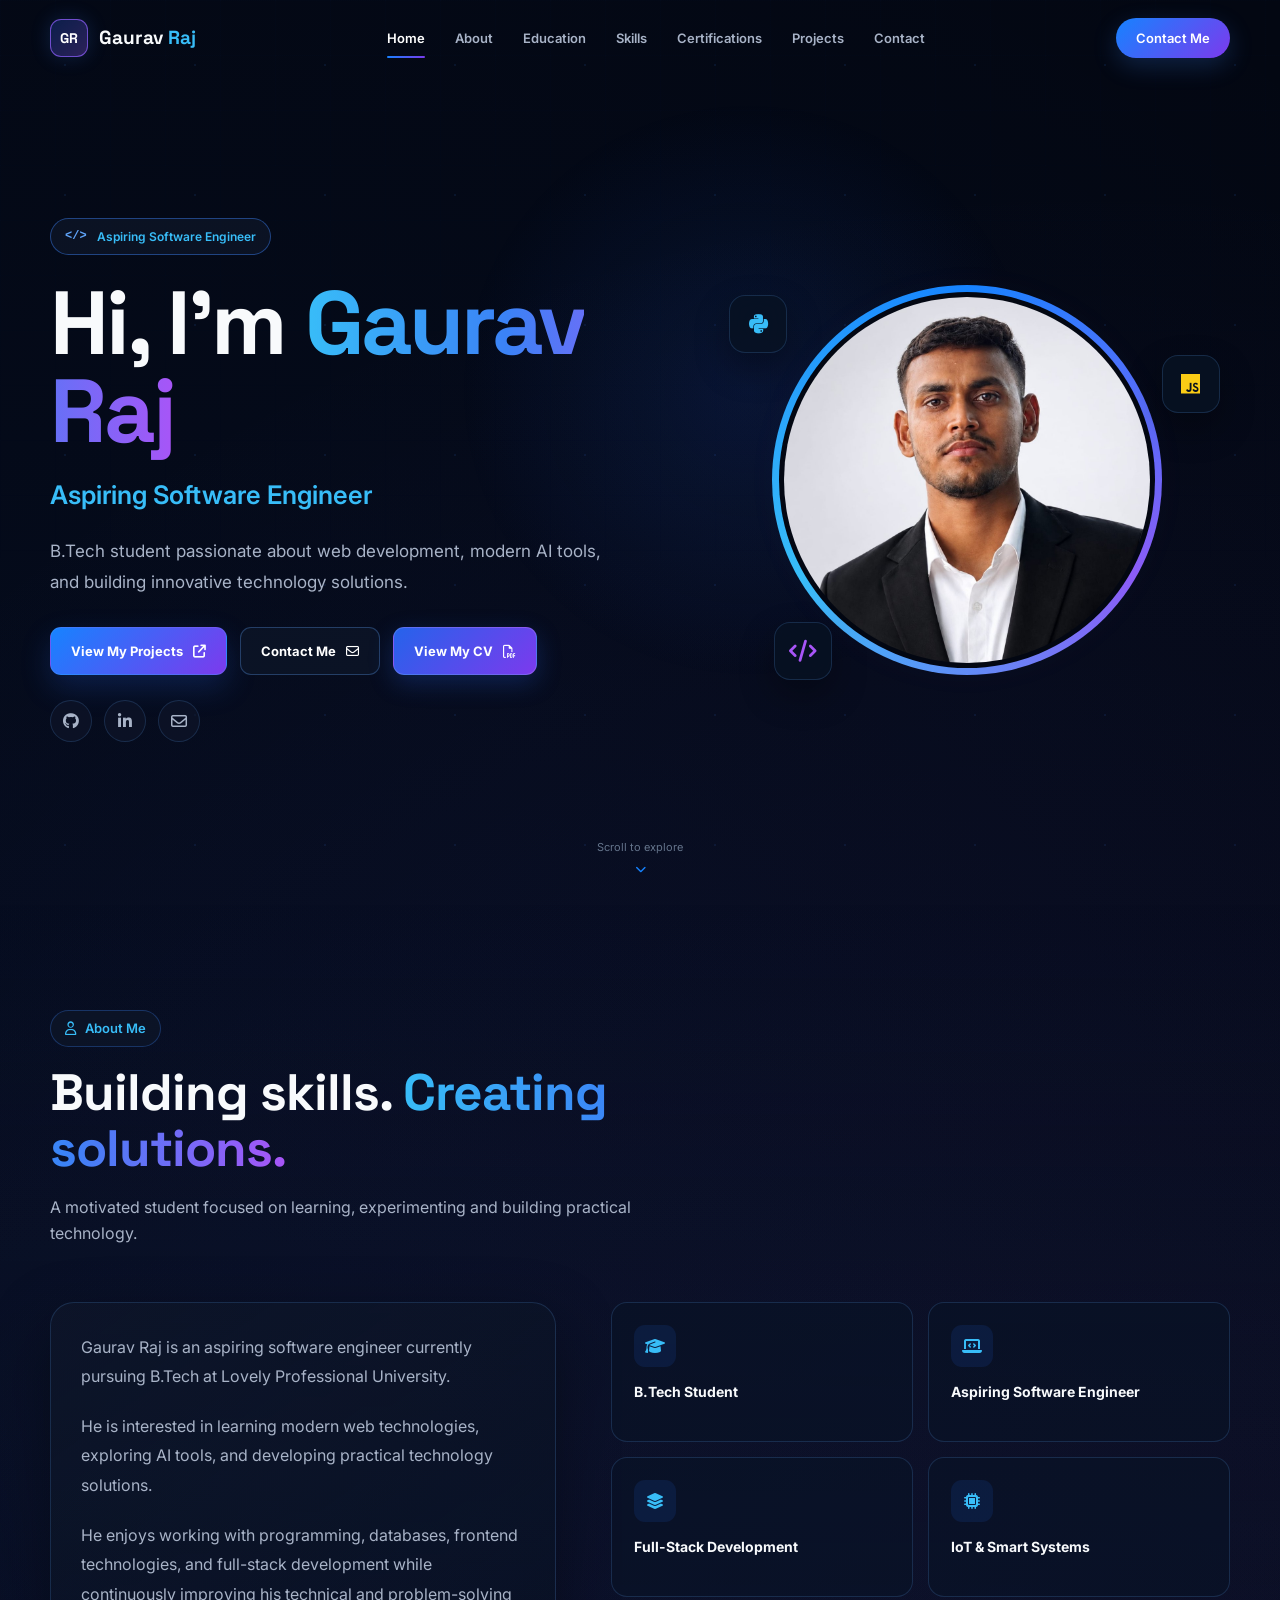
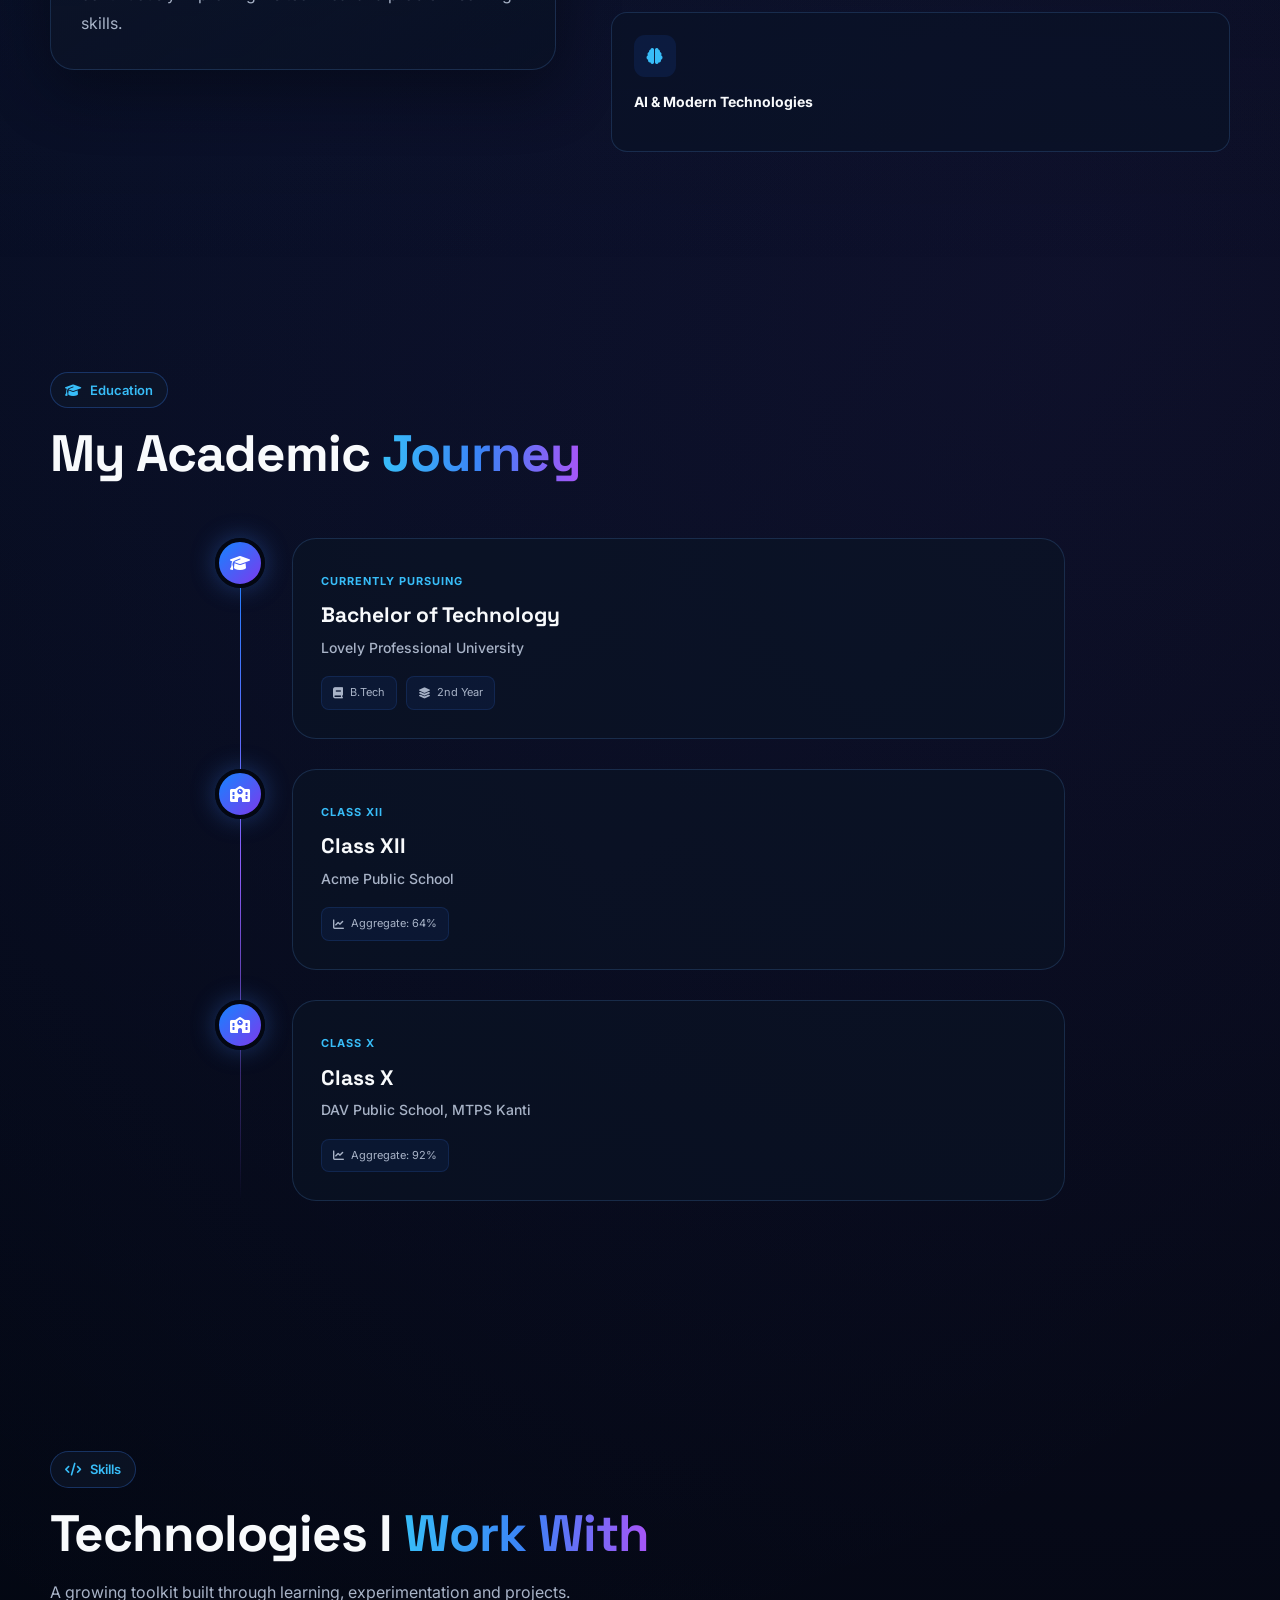
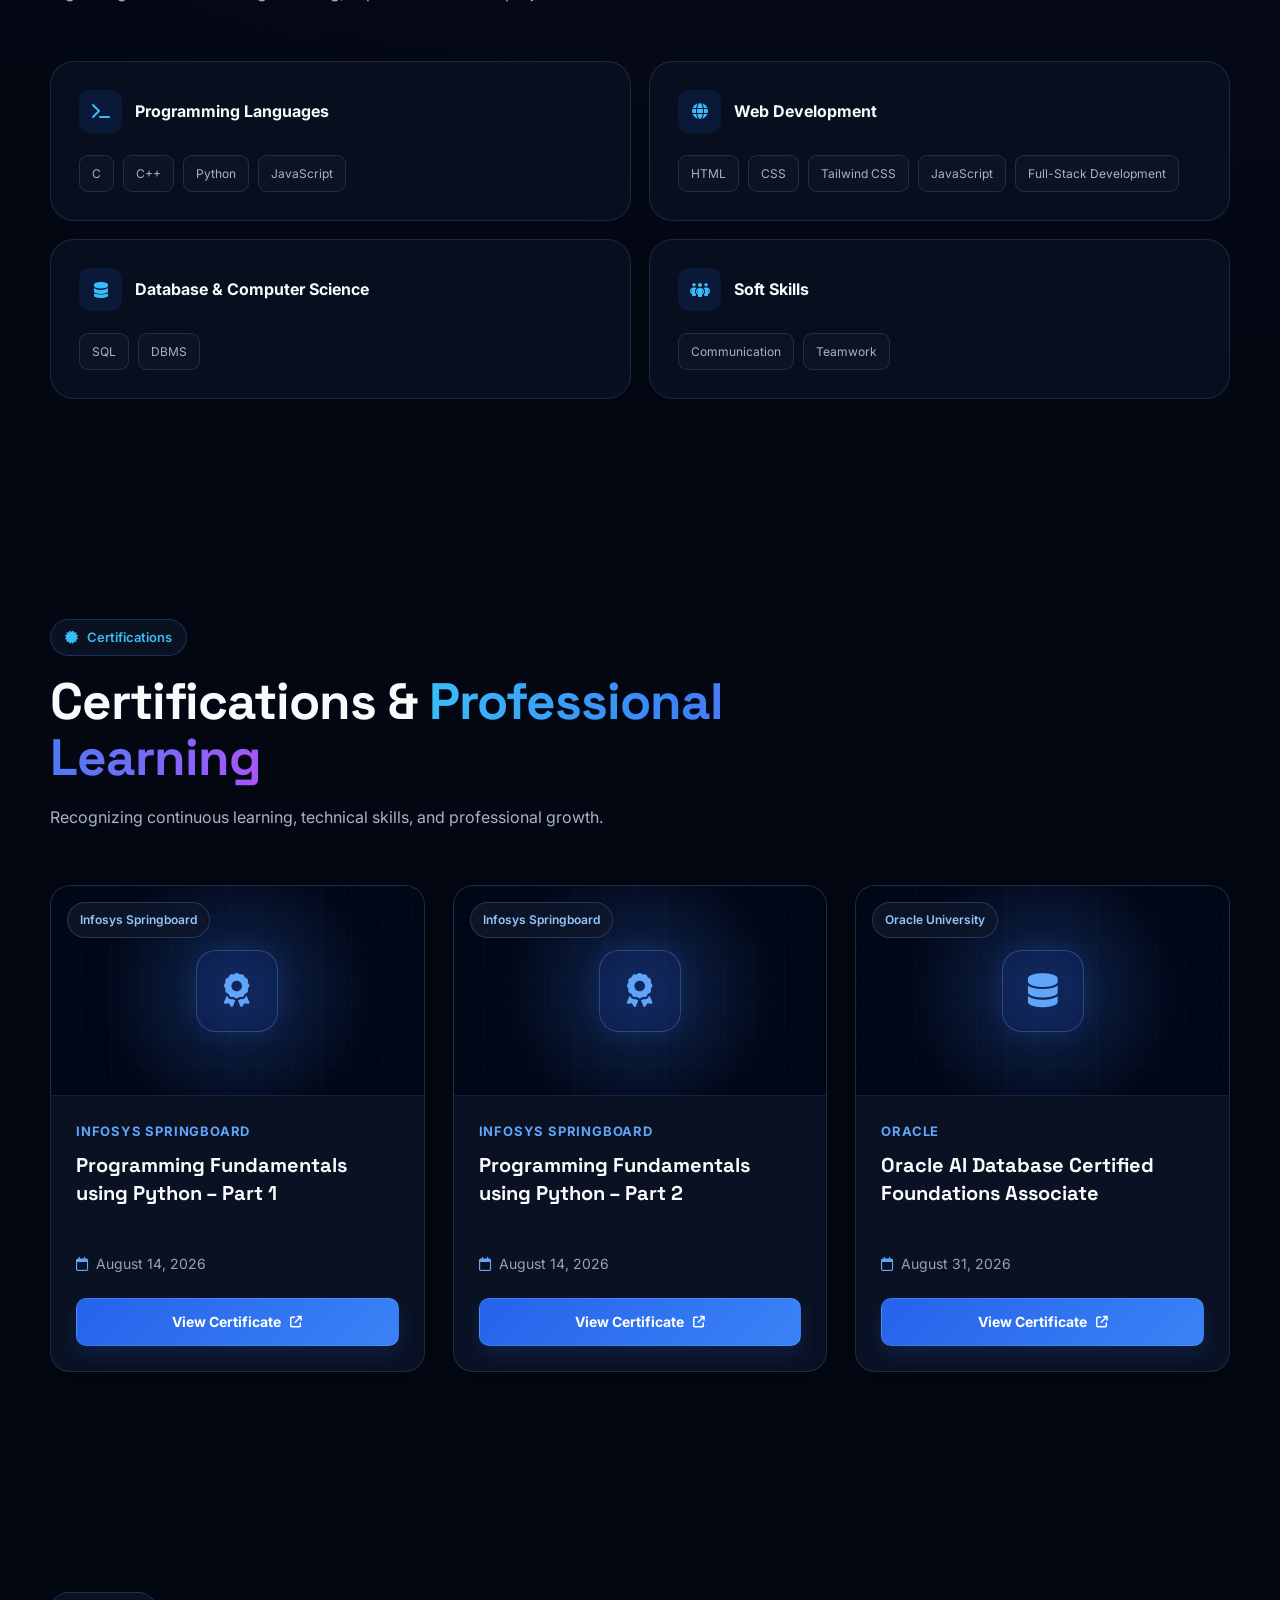
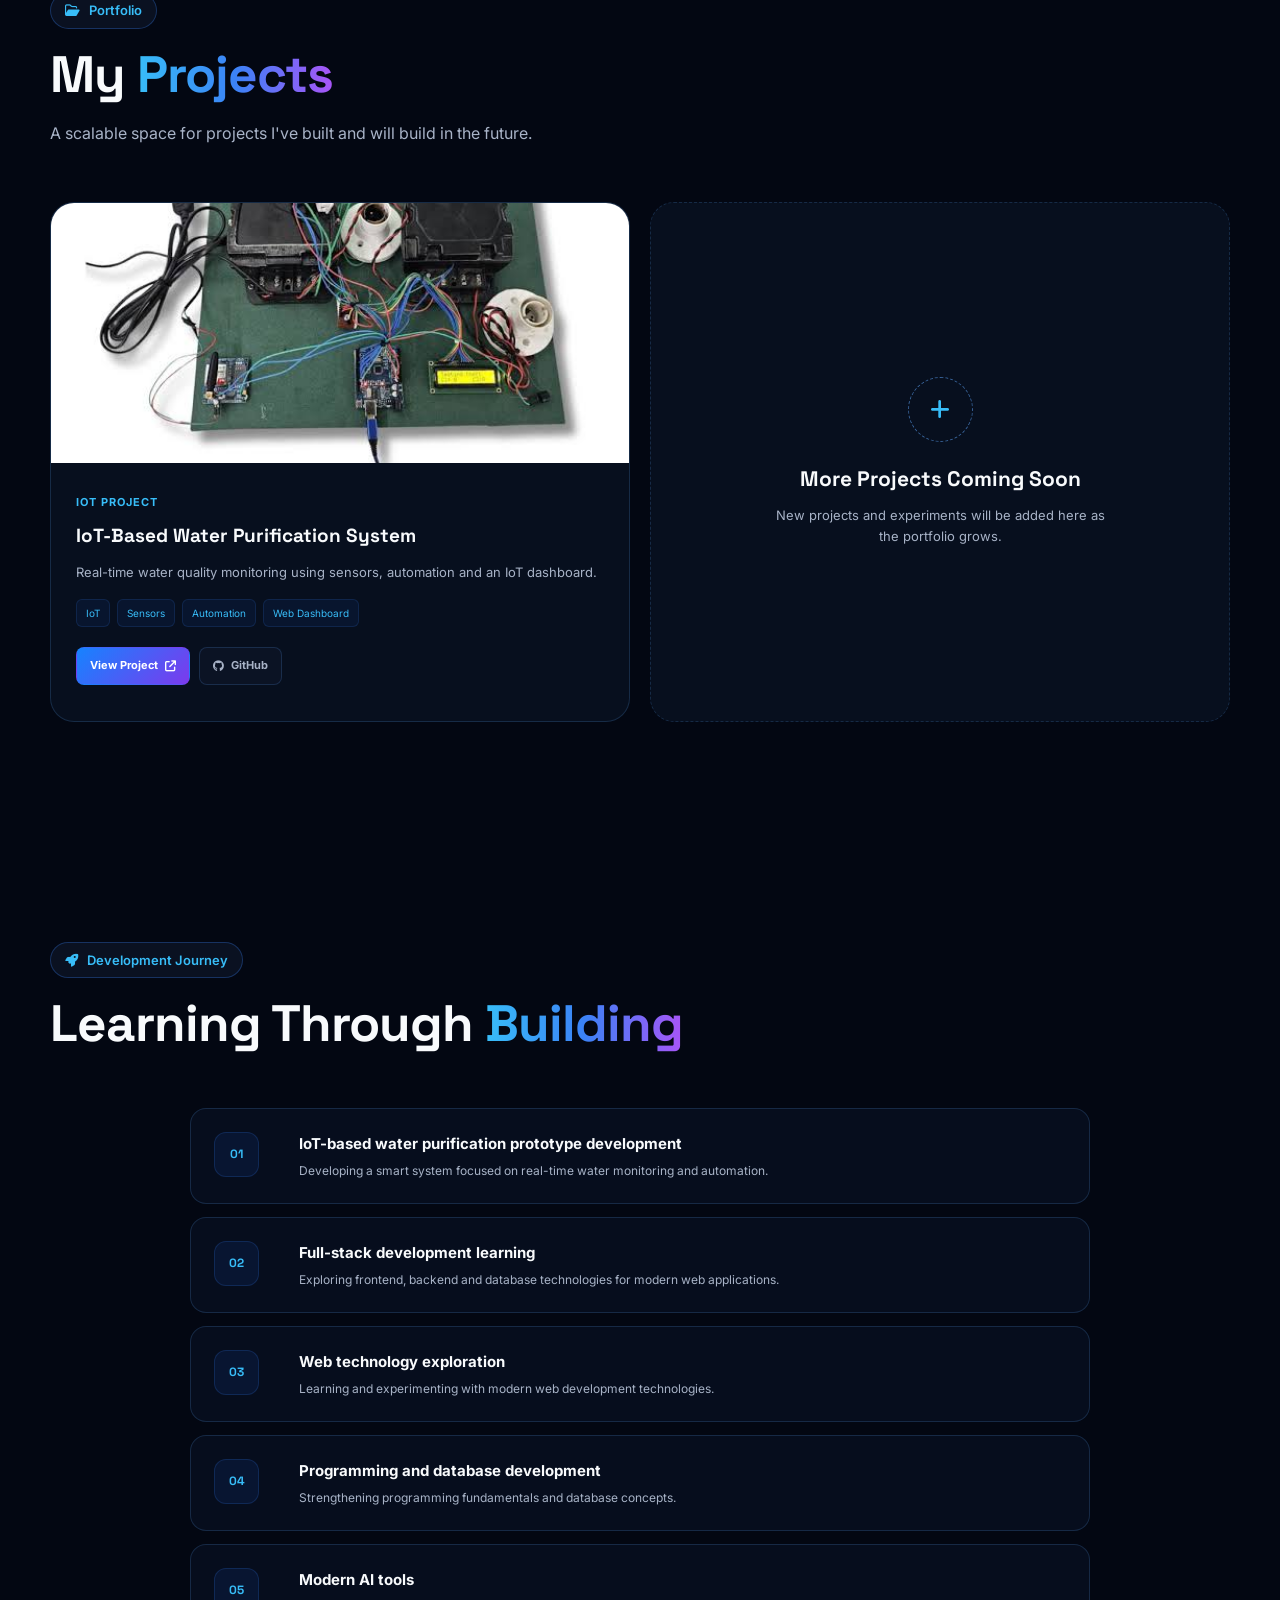
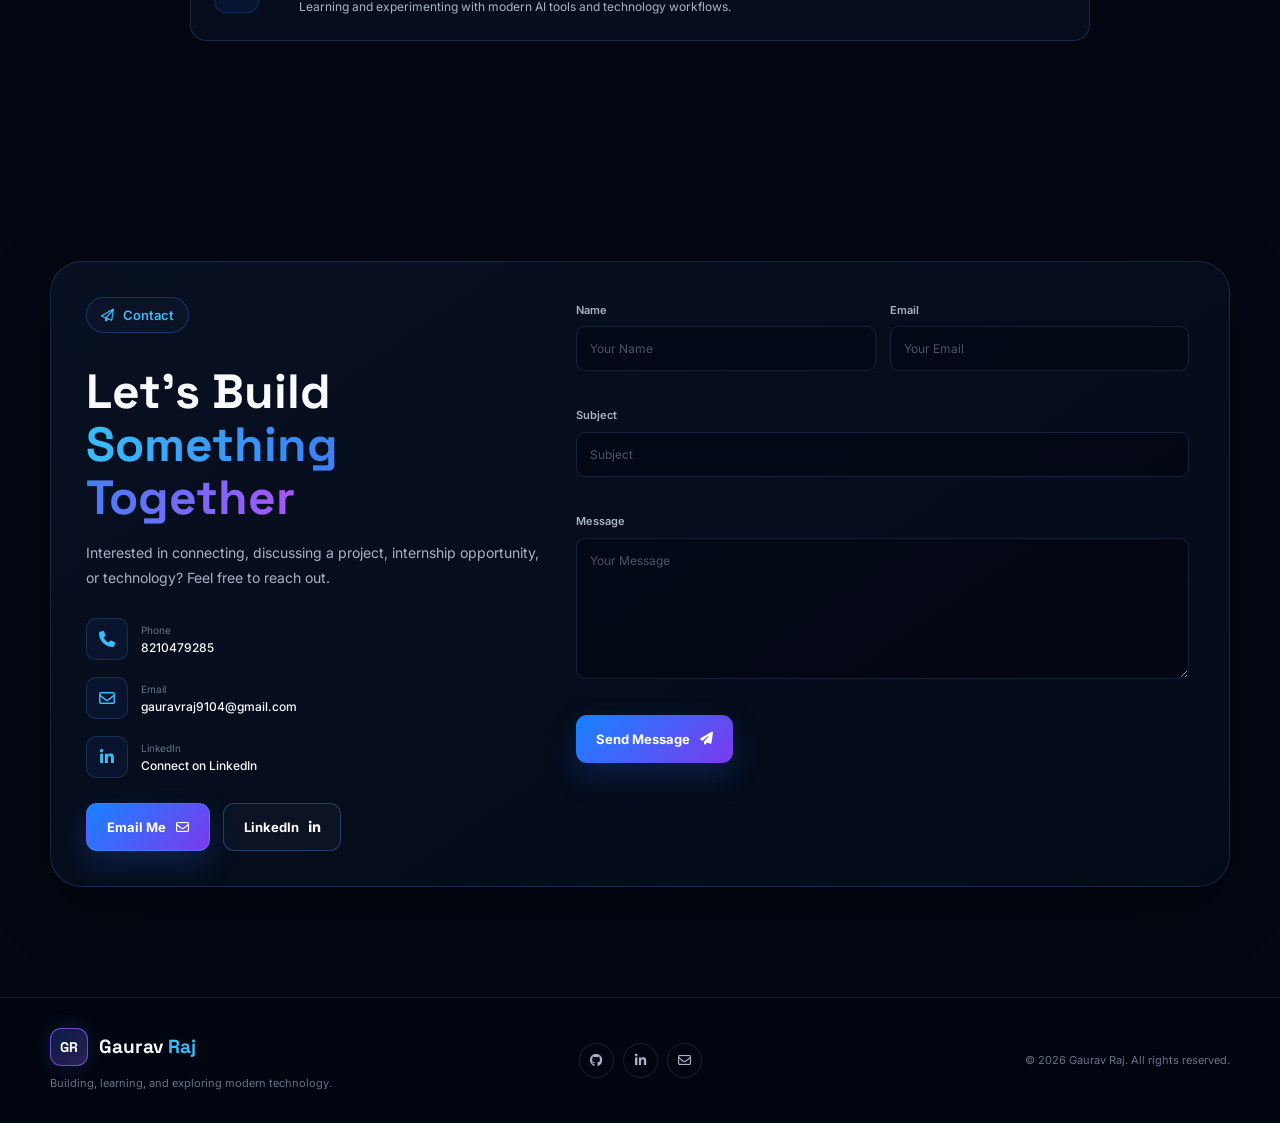
==== index.html @ ccabe3ab "Add files via upload" ====
<!DOCTYPE html>
<html lang="en">
<head>
    <meta charset="UTF-8">

    <meta name="viewport" content="width=device-width, initial-scale=1.0">

    <meta name="description"
        content="Gaurav Raj - Aspiring Software Engineer and B.Tech student passionate about web development, AI tools, full-stack development and IoT solutions.">

    <meta name="keywords"
        content="Gaurav Raj, Software Engineer, B.Tech, LPU, Full Stack Developer, Web Developer, IoT, Python, C++, JavaScript">

    <meta name="author" content="Gaurav Raj">

    <!-- Open Graph -->
    <meta property="og:title" content="Gaurav Raj | Aspiring Software Engineer">
    <meta property="og:description"
        content="Portfolio of Gaurav Raj - B.Tech student, aspiring software engineer and technology enthusiast.">
    <meta property="og:type" content="website">

    <title>Gaurav Raj | Aspiring Software Engineer</title>

    <!-- Favicon -->
    <link rel="icon" type="image/png" href="assets/favicon.png">

    <!-- Google Font -->
    <link rel="preconnect" href="https://fonts.googleapis.com">
    <link rel="preconnect" href="https://fonts.gstatic.com" crossorigin>

    <link
        href="https://fonts.googleapis.com/css2?family=Inter:wght@400;500;600;700;800&family=Space+Grotesk:wght@400;500;600;700&display=swap"
        rel="stylesheet">

    <!-- Font Awesome Icons -->
    <link
        rel="stylesheet"
        href="https://cdnjs.cloudflare.com/ajax/libs/font-awesome/6.7.2/css/all.min.css">

    <!-- Main CSS -->
    <link rel="stylesheet" href="style.css">
</head>

<body>

    <!-- =========================================
         BACKGROUND EFFECTS
    ========================================== -->

    <div class="background-grid"></div>
    <div class="particles"></div>


    <!-- =========================================
         NAVIGATION
    ========================================== -->

    <header class="navbar" id="navbar">

        <div class="container nav-container">

            <!-- Logo -->
            <a href="#home" class="logo">

                <div class="logo-box">
                    GR
                </div>

                <span>Gaurav <strong>Raj</strong></span>

            </a>


            <!-- Desktop Navigation -->

            <nav class="nav-menu" id="navMenu">

                <a href="#home" class="nav-link active">
                    Home
                </a>

                <a href="#about" class="nav-link">
                    About
                </a>

                <a href="#education" class="nav-link">
                    Education
                </a>

                <a href="#skills" class="nav-link">
                    Skills
                </a>
                <a href="#certifications" class="nav-link">Certifications</a>

                <!-- <a href="#services" class="nav-link">
                    Services
                </a> -->

                <a href="#projects" class="nav-link">
                    Projects
                </a>

                <a href="#contact" class="nav-link">
                    Contact
                </a>

            </nav>


            <!-- Contact Button -->

            <a href="#contact" class="nav-contact-btn">
                Contact Me
            </a>


            <!-- Mobile Menu Button -->

            <button
                class="menu-toggle"
                id="menuToggle"
                aria-label="Open navigation menu"
                aria-expanded="false">

                <i class="fa-solid fa-bars"></i>

            </button>

        </div>

    </header>



    <!-- =========================================
         MAIN CONTENT
    ========================================== -->

    <main>


        <!-- =====================================
             HERO SECTION
        ====================================== -->

        <section class="hero section" id="home">

            <div class="container hero-container">


                <!-- Hero Content -->

                <div class="hero-content">

                    <div class="hero-badge">

                        <span class="badge-icon">
                            &lt;/&gt;
                        </span>

                        <span>
                            Aspiring Software Engineer
                        </span>

                    </div>


                    <h1>

                        Hi, I'm
                        <span class="gradient-text">
                            Gaurav Raj
                        </span>

                    </h1>


                    <h2>
                        Aspiring Software Engineer
                    </h2>


                    <p class="hero-description">

                        B.Tech student passionate about web development,
                        modern AI tools, and building innovative technology
                        solutions.

                    </p>


                    <!-- CTA Buttons -->

                    <div class="hero-buttons">

                        <a href="#projects" class="btn btn-primary">

                            <span>
                                View My Projects
                            </span>

                            <i class="fa-solid fa-arrow-up-right-from-square"></i>

                        </a>


                        <a href="#contact" class="btn btn-secondary">

                            <span>
                                Contact Me
                            </span>

                            <i class="fa-regular fa-envelope"></i>

                        </a>
                        <a href="Gaurav_CV.pdf" target="_blank"  rel="noopener noreferrer"class="btn btn-cv">

                                <span>
                                    View My CV
                                 </span>

                                <i class="fa-regular fa-file-pdf"></i>

                        </a>


                    </div>


                    <!-- Social Links -->

                    <div class="social-links">

                        <!-- GitHub placeholder -->
                        <a
                            href="https://github.com/gauravraj9104-debug"
                            target="_blank"
                            rel="noopener noreferrer"
                            class="social-btn"
                            aria-label="GitHub"
                            title="View GitHub Profile">


                            <i class="fa-brands fa-github"></i>

                        </a>


                        <!-- LinkedIn -->

                        <a
                            href="https://www.linkedin.com/feed/?trk=guest_homepage-basic_google-one-tap-submit"
                            target="_blank"
                            rel="noopener noreferrer"
                            class="social-btn"
                            aria-label="LinkedIn">

                            <i class="fa-brands fa-linkedin-in"></i>

                        </a>


                        <!-- Email -->

                        <a
                            href="mailto:gauravraj9104@gmail.com"
                            class="social-btn"
                            aria-label="Email">

                            <i class="fa-regular fa-envelope"></i>

                        </a>

                    </div>

                </div>



                <!-- =================================
                     PROFILE IMAGE
                ================================== -->

                <div class="hero-profile">

                    <div class="profile-glow"></div>

                    <div class="profile-ring">

                        <div class="profile-image-wrapper">

                            <img
                                src="WhatsApp Image 2026-09-01 at 9.35.29 PM.jpeg"
                                alt="Gaurav Raj - Aspiring Software Engineer"
                                class="profile-image">

                        </div>

                    </div>


                    <!-- Floating Tech Elements -->

                    <div class="floating-tech tech-one">
                        <i class="fa-brands fa-python"></i>
                    </div>

                    <div class="floating-tech tech-two">
                        <i class="fa-brands fa-js"></i>
                    </div>

                    <div class="floating-tech tech-three">
                        <i class="fa-solid fa-code"></i>
                    </div>

                </div>


            </div>


            <!-- Scroll Indicator -->

            <a href="#about" class="scroll-indicator">

                <span>
                    Scroll to explore
                </span>

                <i class="fa-solid fa-chevron-down"></i>

            </a>

        </section>



        <!-- =====================================
             ABOUT SECTION
        ====================================== -->

        <section class="section about-section" id="about">

            <div class="container">

                <div class="section-heading">

                    <span class="section-tag">
                        <i class="fa-regular fa-user"></i>
                        About Me
                    </span>

                    <h2>
                        Building skills.
                        <span class="gradient-text">
                            Creating solutions.
                        </span>
                    </h2>

                    <p>
                        A motivated student focused on learning,
                        experimenting and building practical technology.
                    </p>

                </div>


                <div class="about-grid">


                    <!-- About Text -->

                    <div class="about-content">

                        <p>
                            Gaurav Raj is an aspiring software engineer
                            currently pursuing B.Tech at Lovely Professional
                            University.
                        </p>

                        <p>
                            He is interested in learning modern web
                            technologies, exploring AI tools, and developing
                            practical technology solutions.
                        </p>

                        <p>
                            He enjoys working with programming, databases,
                            frontend technologies, and full-stack development
                            while continuously improving his technical and
                            problem-solving skills.
                        </p>

                    </div>


                    <!-- About Cards -->

                    <div class="about-cards">

                        <div class="about-card">

                            <div class="about-card-icon">
                                <i class="fa-solid fa-graduation-cap"></i>
                            </div>

                            <h3>
                                B.Tech Student
                            </h3>

                        </div>


                        <div class="about-card">

                            <div class="about-card-icon">
                                <i class="fa-solid fa-laptop-code"></i>
                            </div>

                            <h3>
                                Aspiring Software Engineer
                            </h3>

                        </div>


                        <div class="about-card">

                            <div class="about-card-icon">
                                <i class="fa-solid fa-layer-group"></i>
                            </div>

                            <h3>
                                Full-Stack Development
                            </h3>

                        </div>


                        <div class="about-card">

                            <div class="about-card-icon">
                                <i class="fa-solid fa-microchip"></i>
                            </div>

                            <h3>
                                IoT & Smart Systems
                            </h3>

                        </div>


                        <div class="about-card">

                            <div class="about-card-icon">
                                <i class="fa-solid fa-brain"></i>
                            </div>

                            <h3>
                                AI & Modern Technologies
                            </h3>

                        </div>

                    </div>

                </div>

            </div>

        </section>



        <!-- =====================================
             EDUCATION SECTION
        ====================================== -->

        <section class="section education-section" id="education">

            <div class="container">

                <div class="section-heading">

                    <span class="section-tag">
                        <i class="fa-solid fa-graduation-cap"></i>
                        Education
                    </span>

                    <h2>
                        My Academic
                        <span class="gradient-text">
                            Journey
                        </span>
                    </h2>

                </div>


                <div class="timeline">


                    <!-- B.Tech -->

                    <div class="timeline-item">

                        <div class="timeline-icon">

                            <i class="fa-solid fa-graduation-cap"></i>

                        </div>


                        <div class="timeline-card">

                            <span class="timeline-label">
                                Currently Pursuing
                            </span>

                            <h3>
                                Bachelor of Technology
                            </h3>

                            <h4>
                                Lovely Professional University
                            </h4>

                            <div class="education-meta">

                                <span>
                                    <i class="fa-solid fa-book"></i>
                                    B.Tech
                                </span>

                                <span>
                                    <i class="fa-solid fa-layer-group"></i>
                                    2nd Year
                                </span>

                            </div>

                        </div>

                    </div>



                    <!-- Class XII -->

                    <div class="timeline-item">

                        <div class="timeline-icon">

                            <i class="fa-solid fa-school"></i>

                        </div>


                        <div class="timeline-card">

                            <span class="timeline-label">
                                Class XII
                            </span>

                            <h3>
                                Class XII
                            </h3>

                            <h4>
                                Acme Public School
                            </h4>

                            <div class="education-meta">

                                <span>
                                    <i class="fa-solid fa-chart-line"></i>
                                    Aggregate: 64%
                                </span>

                            </div>

                        </div>

                    </div>



                    <!-- Class X -->

                    <div class="timeline-item">

                        <div class="timeline-icon">

                            <i class="fa-solid fa-school"></i>

                        </div>


                        <div class="timeline-card">

                            <span class="timeline-label">
                                Class X
                            </span>

                            <h3>
                                Class X
                            </h3>

                            <h4>
                                DAV Public School, MTPS Kanti
                            </h4>

                            <div class="education-meta">

                                <span>
                                    <i class="fa-solid fa-chart-line"></i>
                                    Aggregate: 92%
                                </span>

                            </div>

                        </div>

                    </div>

                </div>

            </div>

        </section>



        <!-- =====================================
             SKILLS SECTION
        ====================================== -->

        <section class="section skills-section" id="skills">

            <div class="container">

                <div class="section-heading">

                    <span class="section-tag">
                        <i class="fa-solid fa-code"></i>
                        Skills
                    </span>

                    <h2>
                        Technologies I
                        <span class="gradient-text">
                            Work With
                        </span>
                    </h2>

                    <p>
                        A growing toolkit built through learning,
                        experimentation and projects.
                    </p>

                </div>


                <div class="skills-grid">


                    <!-- Programming -->

                    <div class="skill-category">

                        <div class="skill-category-header">

                            <div class="skill-category-icon">
                                <i class="fa-solid fa-terminal"></i>
                            </div>

                            <h3>
                                Programming Languages
                            </h3>

                        </div>


                        <div class="skill-list">

                            <span class="skill-badge">
                                C
                            </span>

                            <span class="skill-badge">
                                C++
                            </span>

                            <span class="skill-badge">
                                Python
                            </span>

                            <span class="skill-badge">
                                JavaScript
                            </span>

                        </div>

                    </div>



                    <!-- Web Development -->

                    <div class="skill-category">

                        <div class="skill-category-header">

                            <div class="skill-category-icon">
                                <i class="fa-solid fa-globe"></i>
                            </div>

                            <h3>
                                Web Development
                            </h3>

                        </div>


                        <div class="skill-list">

                            <span class="skill-badge">
                                HTML
                            </span>

                            <span class="skill-badge">
                                CSS
                            </span>

                            <span class="skill-badge">
                                Tailwind CSS
                            </span>

                            <span class="skill-badge">
                                JavaScript
                            </span>

                            <span class="skill-badge">
                                Full-Stack Development
                            </span>

                        </div>

                    </div>



                    <!-- Database -->

                    <div class="skill-category">

                        <div class="skill-category-header">

                            <div class="skill-category-icon">
                                <i class="fa-solid fa-database"></i>
                            </div>

                            <h3>
                                Database & Computer Science
                            </h3>

                        </div>


                        <div class="skill-list">

                            <span class="skill-badge">
                                SQL
                            </span>

                            <span class="skill-badge">
                                DBMS
                            </span>

                        </div>

                    </div>



                    <!-- Soft Skills -->

                    <div class="skill-category">

                        <div class="skill-category-header">

                            <div class="skill-category-icon">
                                <i class="fa-solid fa-people-group"></i>
                            </div>

                            <h3>
                                Soft Skills
                            </h3>

                        </div>


                        <div class="skill-list">

                            <span class="skill-badge">
                                Communication
                            </span>

                            <span class="skill-badge">
                                Teamwork
                            </span>

                        </div>

                    </div>

                </div>

            </div>

        </section>
        <!-- Certifications Section -->
<section class="section certifications-section" id="certifications">
    <div class="container">

        <div class="section-heading">
            <span class="section-tag">
                <i class="fa-solid fa-certificate"></i>
                Certifications
            </span>

            <h2>
                Certifications & 
                <span class="gradient-text">Professional Learning</span>
            </h2>

            <p>
                Recognizing continuous learning, technical skills, and professional growth.
            </p>
        </div>

        <div class="certifications-grid">

            <!-- Certificate 1 -->
            <div class="certificate-card">

                <div class="certificate-preview">
                    <div class="certificate-icon">
                        <i class="fa-solid fa-award"></i>
                    </div>

                    <span class="certificate-badge">
                        Infosys Springboard
                    </span>
                </div>

                <div class="certificate-content">

                    <span class="certificate-issuer">
                        Infosys Springboard
                    </span>

                    <h3>
                        Programming Fundamentals using Python – Part 1
                    </h3>

                    <div class="certificate-date">
                        <i class="fa-regular fa-calendar"></i>
                        August 14, 2026
                    </div>

                    <a
                        href="infosys springboard part 1.pdf"
                        target="_blank"
                        rel="noopener noreferrer"
                        class="certificate-btn"
                    >
                        View Certificate
                        <i class="fa-solid fa-arrow-up-right-from-square"></i>
                    </a>

                </div>
            </div>


            <!-- Certificate 2 -->
            <div class="certificate-card">

                <div class="certificate-preview">
                    <div class="certificate-icon">
                        <i class="fa-solid fa-award"></i>
                    </div>

                    <span class="certificate-badge">
                        Infosys Springboard
                    </span>
                </div>

                <div class="certificate-content">

                    <span class="certificate-issuer">
                        Infosys Springboard
                    </span>

                    <h3>
                        Programming Fundamentals using Python – Part 2
                    </h3>

                    <div class="certificate-date">
                        <i class="fa-regular fa-calendar"></i>
                        August 14, 2026
                    </div>

                    <a
                        href="infosys springboard part2.pdf"
                        target="_blank"
                        rel="noopener noreferrer"
                        class="certificate-btn"
                    >
                        View Certificate
                        <i class="fa-solid fa-arrow-up-right-from-square"></i>
                    </a>

                </div>
            </div>


            <!-- Certificate 3 -->
            <div class="certificate-card">

                <div class="certificate-preview">
                    <div class="certificate-icon">
                        <i class="fa-solid fa-database"></i>
                    </div>

                    <span class="certificate-badge">
                        Oracle University
                    </span>
                </div>

                <div class="certificate-content">

                    <span class="certificate-issuer">
                        Oracle
                    </span>

                    <h3>
                        Oracle AI Database Certified Foundations Associate
                    </h3>

                    <div class="certificate-date">
                        <i class="fa-regular fa-calendar"></i>
                        August 31, 2026
                    </div>

                    <a
                        href="eCertificate.pdf"
                        target="_blank"
                        rel="noopener noreferrer"
                        class="certificate-btn"
                    >
                        View Certificate
                        <i class="fa-solid fa-arrow-up-right-from-square"></i>
                    </a>

                </div>
            </div>

        </div>
    </div>
</section>

        <!-- =====================================
             PROJECT GALLERY
        ====================================== -->

        <section class="section projects-section" id="projects">

            <div class="container">

                <div class="section-heading">

                    <span class="section-tag">
                        <i class="fa-regular fa-folder-open"></i>
                        Portfolio
                    </span>

                    <h2>
                        My
                        <span class="gradient-text">
                            Projects
                        </span>
                    </h2>

                    <p>
                        A scalable space for projects I've built
                        and will build in the future.
                    </p>

                </div>


                <div class="projects-grid">


                    <!-- Existing Project -->

                    <article class="project-card">

                        <div class="project-card-image">

                            <img
                                src="images.jpg"
                                alt="IoT Water Purification System">

                        </div>


                        <div class="project-card-content">

                            <span class="project-type">
                                IoT Project
                            </span>

                            <h3>
                                IoT-Based Water Purification System
                            </h3>

                            <p>
                                Real-time water quality monitoring using
                                sensors, automation and an IoT dashboard.
                            </p>


                            <div class="tech-tags">

                                <span>
                                    IoT
                                </span>

                                <span>
                                    Sensors
                                </span>

                                <span>
                                    Automation
                                </span>

                                <span>
                                    Web Dashboard
                                </span>

                            </div>


                            <div class="project-card-buttons">

                                <a href="project-water-purification.html" target="_blank" rel="noopener noreferrer"class="small-btn primary-small">

                                    View Project
                                 <i class="fa-solid fa-arrow-up-right-from-square"></i>

                                </a>  


                                <a href="https://github.com/gauravraj9104-debug"target="_blank"
                                rel="noopener noreferrer"class="small-btn github-small" title="View GitHubProfile">

                                 <i class="fa-brands fa-github"></i>

                                    GitHub

                                </a>

                            </div>

                        </div>

                    </article>



                    <!-- Future Project Placeholder -->

                    <article class="project-card coming-soon">

                        <div class="coming-soon-icon">

                            <i class="fa-solid fa-plus"></i>

                        </div>

                        <h3>
                            More Projects Coming Soon
                        </h3>

                        <p>
                            New projects and experiments will be
                            added here as the portfolio grows.
                        </p>

                    </article>

                </div>

            </div>

        </section>



        <!-- =====================================
             DEVELOPMENT JOURNEY
        ====================================== -->

        <section class="section journey-section">

            <div class="container">

                <div class="section-heading">

                    <span class="section-tag">
                        <i class="fa-solid fa-rocket"></i>
                        Development Journey
                    </span>

                    <h2>
                        Learning Through
                        <span class="gradient-text">
                            Building
                        </span>
                    </h2>

                </div>


                <div class="journey-grid">


                    <div class="journey-card">

                        <div class="journey-number">
                            01
                        </div>

                        <div>

                            <h3>
                                IoT-based water purification
                                prototype development
                            </h3>

                            <p>
                                Developing a smart system focused on
                                real-time water monitoring and automation.
                            </p>

                        </div>

                    </div>



                    <div class="journey-card">

                        <div class="journey-number">
                            02
                        </div>

                        <div>

                            <h3>
                                Full-stack development learning
                            </h3>

                            <p>
                                Exploring frontend, backend and database
                                technologies for modern web applications.
                            </p>

                        </div>

                    </div>



                    <div class="journey-card">

                        <div class="journey-number">
                            03
                        </div>

                        <div>

                            <h3>
                                Web technology exploration
                            </h3>

                            <p>
                                Learning and experimenting with modern
                                web development technologies.
                            </p>

                        </div>

                    </div>



                    <div class="journey-card">

                        <div class="journey-number">
                            04
                        </div>

                        <div>

                            <h3>
                                Programming and database development
                            </h3>

                            <p>
                                Strengthening programming fundamentals
                                and database concepts.
                            </p>

                        </div>

                    </div>



                    <div class="journey-card">

                        <div class="journey-number">
                            05
                        </div>

                        <div>

                            <h3>
                                Modern AI tools
                            </h3>

                            <p>
                                Learning and experimenting with modern
                                AI tools and technology workflows.
                            </p>

                        </div>

                    </div>

                </div>

            </div>

        </section>



        <!-- =====================================
             CONTACT SECTION
        ====================================== -->

        <section class="section contact-section" id="contact">

            <div class="container">

                <div class="contact-wrapper">


                    <!-- Contact Information -->

                    <div class="contact-info">

                        <span class="section-tag">
                            <i class="fa-regular fa-paper-plane"></i>
                            Contact
                        </span>

                        <h2>
                            Let's Build
                            <span class="gradient-text">
                                Something Together
                            </span>
                        </h2>

                        <p>
                            Interested in connecting, discussing a project,
                            internship opportunity, or technology?
                            Feel free to reach out.
                        </p>


                        <!-- Phone -->

                        <a
                            href="tel:8210479285"
                            class="contact-item">

                            <div class="contact-icon">

                                <i class="fa-solid fa-phone"></i>

                            </div>

                            <div>

                                <span>
                                    Phone
                                </span>

                                <strong>
                                    8210479285
                                </strong>

                            </div>

                        </a>



                        <!-- Email -->

                        <a
                            href="mailto:gauravraj9104@gmail.com"
                            class="contact-item">

                            <div class="contact-icon">

                                <i class="fa-regular fa-envelope"></i>

                            </div>

                            <div>

                                <span>
                                    Email
                                </span>

                                <strong>
                                    gauravraj9104@gmail.com
                                </strong>

                            </div>

                        </a>



                        <!-- LinkedIn -->

                        <a
                            href="https://www.linkedin.com/feed/?trk=guest_homepage-basic_google-one-tap-submit"
                            target="_blank"
                            rel="noopener noreferrer"
                            class="contact-item">

                            <div class="contact-icon">

                                <i class="fa-brands fa-linkedin-in"></i>

                            </div>

                            <div>

                                <span>
                                    LinkedIn
                                </span>

                                <strong>
                                    Connect on LinkedIn
                                </strong>

                            </div>

                        </a>


                        <div class="contact-buttons">

                            <a href="https://mail.google.com/mail/?view=cm&fs=1&to=gauravraj9104@gmail.com"
                            target="_blank"
                            rel="noopener noreferrer"
                            class="btn btn-primary">

                             Email Me

                             <i class="fa-regular fa-envelope"></i>

                            </a>


                            <a
                                href="https://www.linkedin.com/feed/?trk=guest_homepage-basic_google-one-tap-submit"
                                target="_blank"
                                rel="noopener noreferrer"
                                class="btn btn-secondary">

                                LinkedIn
                                <i class="fa-brands fa-linkedin-in"></i>

                            </a>

                        </div>

                    </div>



                    <!-- Contact Form -->

                    <div class="contact-form-wrapper">

                        <form
                            id="contactForm"
                            class="contact-form"
                            action="https://api.web3forms.com/submit"
                            method="POST">
                            <input 
                                type="hidden"
                                name="access_key"
                                value="bf5c327c-dae8-47fb-8be6-256944dc58d6">

                            <div class="form-row">

                                <div class="form-group">

                                    <label for="name">
                                        Name
                                    </label>

                                    <input
                                        type="text"
                                        id="name"
                                        name="name"
                                        placeholder="Your Name"
                                        required>

                                    <small class="error-message"></small>

                                </div>


                                <div class="form-group">

                                    <label for="email">
                                        Email
                                    </label>

                                    <input
                                        type="email"
                                        id="email"
                                        name="email"
                                        placeholder="Your Email"
                                        required>

                                    <small class="error-message"></small>

                                </div>

                            </div>


                            <div class="form-group">

                                <label for="subject">
                                    Subject
                                </label>

                                <input
                                    type="text"
                                    id="subject"
                                    name="subject"
                                    placeholder="Subject"
                                    required>

                                <small class="error-message"></small>

                            </div>


                            <div class="form-group">

                                <label for="message">
                                    Message
                                </label>

                                <textarea
                                    id="message"
                                    name="message"
                                    rows="6"
                                    placeholder="Your Message"
                                    required></textarea>

                                <small class="error-message"></small>

                            </div>


                            <button
                                type="submit"
                                class="btn btn-primary form-submit">

                                Send Message

                                <i class="fa-solid fa-paper-plane"></i>

                            </button>



                            <div
                                id="formStatus"
                                class="form-status">
                            </div>

                        </form>

                    </div>

                </div>

            </div>

        </section>

    </main>



    <!-- =========================================
         FOOTER
    ========================================== -->

    <footer class="footer">

        <div class="container footer-container">


            <div class="footer-brand">

                <a href="#home" class="logo">

                    <div class="logo-box">
                        GR
                    </div>

                    <span>
                        Gaurav <strong>Raj</strong>
                    </span>

                </a>

                <p>
                    Building, learning, and exploring modern technology.
                </p>

            </div>



            <div class="footer-socials">

                <!-- GitHub placeholder -->

                <a href="https://github.com/gauravraj9104-debug" target="_blank"
                    rel="noopener noreferrer"
                    aria-label="GitHub"
                    title="View GitHub Profile">

                    <i class="fa-brands fa-github"></i>

                </a>


                <!-- LinkedIn -->

                <a
                    href="https://www.linkedin.com/feed/?trk=guest_homepage-basic_google-one-tap-submit"
                    target="_blank"
                    rel="noopener noreferrer"
                    aria-label="LinkedIn">

                    <i class="fa-brands fa-linkedin-in"></i>

                </a>


                <!-- Email -->

                <a
                    href="mailto:gauravraj9104@gmail.com"
                    aria-label="Email">

                    <i class="fa-regular fa-envelope"></i>

                </a>

            </div>



            <div class="footer-copyright">

                <p>
                    © 2026 Gaurav Raj. All rights reserved.
                </p>

            </div>

        </div>

    </footer>



    <!-- =========================================
         BACK TO TOP
    ========================================== -->

    <button
        id="backToTop"
        class="back-to-top"
        aria-label="Back to top">

        <i class="fa-solid fa-arrow-up"></i>

    </button>



    <!-- =========================================
         JAVASCRIPT
    ========================================== -->

    <script src="script.js"></script>

</body>
</html>
---- style.css ----
/* =========================================================
   GAURAV RAJ PORTFOLIO
   Premium Dark Developer Portfolio
========================================================= */


/* =========================================================
   1. ROOT VARIABLES
========================================================= */

:root {

    --bg-primary: #030712;
    --bg-secondary: #07111f;
    --bg-card: rgba(10, 20, 38, 0.72);

    --blue: #1683ff;
    --blue-light: #38bdf8;
    --purple: #8b5cf6;
    --purple-light: #a855f7;

    --white: #ffffff;
    --text-primary: #f8fafc;
    --text-secondary: #a8b3c7;
    --text-muted: #64748b;

    --border: rgba(96, 165, 250, 0.18);
    --border-hover: rgba(59, 130, 246, 0.65);

    --gradient: linear-gradient(
        135deg,
        #1683ff 0%,
        #7c3aed 100%
    );

    --gradient-text: linear-gradient(
        90deg,
        #38bdf8,
        #3b82f6,
        #a855f7
    );

    --shadow:
        0 20px 60px rgba(0, 0, 0, 0.35);

    --glow-blue:
        0 0 40px rgba(22, 131, 255, 0.25);

    --radius-sm: 10px;
    --radius-md: 16px;
    --radius-lg: 24px;
    --radius-xl: 32px;

    --container: 1180px;

    --transition:
        0.3s ease;

}


/* =========================================================
   2. RESET
========================================================= */

* {
    margin: 0;
    padding: 0;
    box-sizing: border-box;
}

html {
    scroll-behavior: smooth;
}

body {

    font-family: "Inter", sans-serif;

    background:
        radial-gradient(
            circle at 15% 20%,
            rgba(37, 99, 235, 0.08),
            transparent 30%
        ),
        radial-gradient(
            circle at 85% 25%,
            rgba(139, 92, 246, 0.08),
            transparent 30%
        ),
        var(--bg-primary);

    color: var(--text-primary);

    line-height: 1.6;

    overflow-x: hidden;

}


/* Selection */

::selection {
    background: rgba(59, 130, 246, 0.35);
    color: white;
}


/* Links */

a {
    text-decoration: none;
    color: inherit;
}


/* Images */

img {
    max-width: 100%;
    display: block;
}


/* Buttons */

button,
input,
textarea {
    font: inherit;
}

button {
    cursor: pointer;
}


/* =========================================================
   3. COMMON UTILITIES
========================================================= */

.container {

    width: min(
        calc(100% - 40px),
        var(--container)
    );

    margin-inline: auto;

}


.section {

    padding: 110px 0;

    position: relative;

}


.section-heading {

    max-width: 750px;

    margin-bottom: 55px;

}


.section-tag {

    display: inline-flex;

    align-items: center;

    gap: 9px;

    padding: 7px 14px;

    border: 1px solid rgba(59, 130, 246, 0.3);

    border-radius: 100px;

    color: var(--blue-light);

    background: rgba(15, 23, 42, 0.65);

    font-size: 13px;

    font-weight: 600;

    margin-bottom: 18px;

}


.section-heading h2 {

    font-family: "Space Grotesk", sans-serif;

    font-size: clamp(
        2rem,
        4vw,
        3.2rem
    );

    line-height: 1.1;

    letter-spacing: -1px;

    margin-bottom: 18px;

}


.section-heading p {

    color: var(--text-secondary);

    font-size: 16px;

    max-width: 620px;

}


.gradient-text {

    background: var(--gradient-text);

    -webkit-background-clip: text;
    background-clip: text;

    color: transparent;

}


/* =========================================================
   4. BACKGROUND GRID
========================================================= */

.background-grid {

    position: fixed;

    inset: 0;

    pointer-events: none;

    z-index: -3;

    opacity: 0.35;

    background-image:

        linear-gradient(
            rgba(59, 130, 246, 0.045) 1px,
            transparent 1px
        ),

        linear-gradient(
            90deg,
            rgba(59, 130, 246, 0.045) 1px,
            transparent 1px
        );

    background-size: 55px 55px;

    mask-image:
        linear-gradient(
            to bottom,
            black,
            transparent 80%
        );

}


/* =========================================================
   5. PARTICLES
========================================================= */

.particles {

    position: fixed;

    inset: 0;

    pointer-events: none;

    z-index: -2;

    background-image:

        radial-gradient(
            circle,
            rgba(59, 130, 246, 0.55) 1px,
            transparent 1px
        );

    background-size: 130px 130px;

    opacity: 0.18;

    animation: particleMove 20s linear infinite;

}


@keyframes particleMove {

    from {
        transform: translateY(0);
    }

    to {
        transform: translateY(-130px);
    }

}


/* =========================================================
   6. NAVBAR
========================================================= */

.navbar {

    position: fixed;

    top: 0;

    left: 0;

    width: 100%;

    z-index: 1000;

    border-bottom: 1px solid transparent;

    transition:
        background var(--transition),
        border-color var(--transition),
        box-shadow var(--transition);

}


.navbar.scrolled {

    background:
        rgba(3, 7, 18, 0.82);

    backdrop-filter: blur(18px);

    -webkit-backdrop-filter: blur(18px);

    border-color: var(--border);

    box-shadow:
        0 10px 40px rgba(0, 0, 0, 0.25);

}


.nav-container {

    height: 76px;

    display: flex;

    align-items: center;

    justify-content: space-between;

    gap: 30px;

}


/* Logo */

.logo {

    display: flex;

    align-items: center;

    gap: 11px;

    font-family: "Space Grotesk", sans-serif;

    font-size: 19px;

    font-weight: 700;

    white-space: nowrap;

}


.logo strong {

    color: var(--blue-light);

}


.logo-box {

    width: 38px;

    height: 38px;

    display: grid;

    place-items: center;

    border-radius: 11px;

    font-size: 14px;

    color: white;

    border: 1px solid rgba(139, 92, 246, 0.75);

    background:
        linear-gradient(
            135deg,
            rgba(37, 99, 235, 0.25),
            rgba(139, 92, 246, 0.3)
        );

    box-shadow:
        0 0 20px rgba(59, 130, 246, 0.2);

}


/* Navigation */

.nav-menu {

    display: flex;

    align-items: center;

    gap: 30px;

}


.nav-link {

    position: relative;

    padding: 27px 0;

    color: var(--text-secondary);

    font-size: 13px;

    font-weight: 600;

    transition: color var(--transition);

}


.nav-link:hover,
.nav-link.active {

    color: white;

}


.nav-link::after {

    content: "";

    position: absolute;

    left: 0;

    bottom: 17px;

    width: 0;

    height: 2px;

    border-radius: 10px;

    background: var(--gradient);

    transition: width var(--transition);

}


.nav-link:hover::after,
.nav-link.active::after {

    width: 100%;

}


/* Navbar contact */

.nav-contact-btn {

    padding: 10px 20px;

    border-radius: 100px;

    color: white;

    font-size: 13px;

    font-weight: 600;

    background: var(--gradient);

    box-shadow:
        0 8px 25px rgba(59, 130, 246, 0.22);

    transition:
        transform var(--transition),
        box-shadow var(--transition);

}


.nav-contact-btn:hover {

    transform: translateY(-2px);

    box-shadow:
        0 12px 35px rgba(59, 130, 246, 0.35);

}


/* Mobile menu */

.menu-toggle {

    display: none;

    width: 42px;

    height: 42px;

    border-radius: 10px;

    border: 1px solid var(--border);

    background: rgba(15, 23, 42, 0.7);

    color: white;

}


/* =========================================================
   7. HERO
========================================================= */

.hero {

    min-height: 100vh;

    display: flex;

    align-items: center;

    padding-top: 140px;

    padding-bottom: 80px;

    overflow: hidden;

}


.hero::before {

    content: "";

    position: absolute;

    width: 600px;

    height: 600px;

    border-radius: 50%;

    background:
        radial-gradient(
            circle,
            rgba(37, 99, 235, 0.13),
            transparent 68%
        );

    top: 10%;

    left: 35%;

    pointer-events: none;

}


.hero-container {

    display: grid;

    grid-template-columns:
        1fr 0.9fr;

    align-items: center;

    gap: 70px;

}


/* Hero content */

.hero-content {

    position: relative;

    z-index: 2;

}


.hero-badge {

    display: inline-flex;

    align-items: center;

    gap: 10px;

    padding: 8px 14px;

    border-radius: 100px;

    border: 1px solid rgba(59, 130, 246, 0.45);

    background:
        rgba(15, 23, 42, 0.7);

    color: var(--blue-light);

    font-size: 12px;

    font-weight: 600;

    margin-bottom: 25px;

}


.badge-icon {

    font-family: monospace;

    color: #60a5fa;

}


.hero h1 {

    font-family: "Space Grotesk", sans-serif;

    font-size: clamp(
        3.5rem,
        7vw,
        6rem
    );

    line-height: 0.98;

    letter-spacing: -3px;

    margin-bottom: 20px;

}


.hero h2 {

    font-size: clamp(
        1.25rem,
        2vw,
        1.65rem
    );

    color: var(--blue-light);

    margin-bottom: 20px;

    font-weight: 600;

}


.hero-description {

    max-width: 570px;

    color: var(--text-secondary);

    font-size: 17px;

    line-height: 1.8;

    margin-bottom: 30px;

}


/* =========================================================
   8. BUTTONS
========================================================= */

.hero-buttons,
.contact-buttons {

    display: flex;

    flex-wrap: wrap;

    gap: 13px;

}


.btn {

    display: inline-flex;

    align-items: center;

    justify-content: center;

    gap: 10px;

    min-height: 48px;

    padding: 0 20px;

    border-radius: 11px;

    font-size: 13px;

    font-weight: 700;

    transition:
        transform var(--transition),
        box-shadow var(--transition),
        border-color var(--transition);

}


.btn:hover {

    transform: translateY(-3px);

}


.btn-primary {

    color: white;

    border: 1px solid rgba(96, 165, 250, 0.25);

    background: var(--gradient);

    box-shadow:
        0 12px 30px rgba(37, 99, 235, 0.22);

}


.btn-primary:hover {

    box-shadow:
        0 18px 40px rgba(37, 99, 235, 0.35);

}


.btn-secondary {

    color: white;

    background:
        rgba(15, 23, 42, 0.65);

    border: 1px solid rgba(96, 165, 250, 0.3);

}


.btn-secondary:hover {

    border-color:
        rgba(139, 92, 246, 0.7);

    box-shadow:
        0 12px 30px rgba(139, 92, 246, 0.12);

}


/* =========================================================
   9. SOCIAL LINKS
========================================================= */

.social-links {

    display: flex;

    align-items: center;

    gap: 12px;

    margin-top: 25px;

}


.social-btn {

    width: 42px;

    height: 42px;

    display: grid;

    place-items: center;

    border-radius: 50%;

    border: 1px solid var(--border);

    background:
        rgba(15, 23, 42, 0.6);

    color: var(--text-secondary);

    transition:
        transform var(--transition),
        color var(--transition),
        border-color var(--transition),
        box-shadow var(--transition);

}


.social-btn:hover {

    transform: translateY(-4px);

    color: white;

    border-color: var(--blue);

    box-shadow:
        0 0 20px rgba(59, 130, 246, 0.3);

}


/* =========================================================
   10. PROFILE IMAGE
========================================================= */

.hero-profile {

    position: relative;

    min-height: 550px;

    display: grid;

    place-items: center;

}


.profile-glow {

    position: absolute;

    width: 410px;

    height: 410px;

    border-radius: 50%;

    background:
        radial-gradient(
            circle,
            rgba(37, 99, 235, 0.24),
            rgba(139, 92, 246, 0.1),
            transparent 70%
        );

    filter: blur(15px);

    animation: glowPulse 4s ease-in-out infinite;

}


@keyframes glowPulse {

    0%,
    100% {
        transform: scale(0.95);
        opacity: 0.75;
    }

    50% {
        transform: scale(1.08);
        opacity: 1;
    }

}


.profile-ring {

    width: 390px;

    height: 390px;

    padding: 7px;

    border-radius: 50%;

    background:
        conic-gradient(
            from 0deg,
            #1683ff,
            #8b5cf6,
            #38bdf8,
            #1683ff
        );

    position: relative;

    z-index: 2;

    animation: ringRotate 8s linear infinite;

}


@keyframes ringRotate {

    to {
        filter:
            hue-rotate(360deg);
    }

}


.profile-image-wrapper {

    width: 100%;

    height: 100%;

    border-radius: 50%;

    padding: 5px;

    background: #030712;

}


.profile-image {

    width: 100%;

    height: 100%;

    object-fit: cover;

    object-position: center;

    border-radius: 50%;

}


/* Floating icons */

.floating-tech {

    position: absolute;

    z-index: 4;

    width: 58px;

    height: 58px;

    display: grid;

    place-items: center;

    border-radius: 16px;

    background:
        rgba(8, 18, 35, 0.85);

    backdrop-filter: blur(12px);

    border: 1px solid var(--border);

    color: var(--blue-light);

    font-size: 22px;

    box-shadow:
        0 15px 35px rgba(0, 0, 0, 0.3);

}


.tech-one {

    top: 90px;

    left: 25px;

    animation: floatOne 4s ease-in-out infinite;

}


.tech-two {

    top: 150px;

    right: 10px;

    color: #facc15;

    animation: floatTwo 5s ease-in-out infinite;

}


.tech-three {

    bottom: 75px;

    left: 70px;

    color: #a855f7;

    animation: floatThree 4.5s ease-in-out infinite;

}


@keyframes floatOne {

    0%,
    100% {
        transform: translateY(0);
    }

    50% {
        transform: translateY(-15px);
    }

}


@keyframes floatTwo {

    0%,
    100% {
        transform: translateY(0);
    }

    50% {
        transform: translateY(18px);
    }

}


@keyframes floatThree {

    0%,
    100% {
        transform: translateY(0);
    }

    50% {
        transform: translateY(-12px);
    }

}


/* =========================================================
   11. SCROLL INDICATOR
========================================================= */

.scroll-indicator {

    position: absolute;

    bottom: 25px;

    left: 50%;

    transform: translateX(-50%);

    display: flex;

    flex-direction: column;

    align-items: center;

    gap: 7px;

    color: var(--text-muted);

    font-size: 11px;

}


.scroll-indicator i {

    color: var(--blue);

    animation:
        scrollBounce 1.5s ease-in-out infinite;

}


@keyframes scrollBounce {

    0%,
    100% {
        transform: translateY(0);
    }

    50% {
        transform: translateY(5px);
    }

}


/* =========================================================
   12. ABOUT
========================================================= */

.about-section {

    background:
        linear-gradient(
            180deg,
            transparent,
            rgba(15, 23, 42, 0.18),
            transparent
        );

}


.about-grid {

    display: grid;

    grid-template-columns:
        0.9fr 1.1fr;

    gap: 55px;

    align-items: start;

}


.about-content {

    padding: 30px;

    border: 1px solid var(--border);

    border-radius: var(--radius-lg);

    background:
        linear-gradient(
            145deg,
            rgba(15, 23, 42, 0.7),
            rgba(8, 18, 35, 0.55)
        );

    box-shadow: var(--shadow);

}


.about-content p {

    color: var(--text-secondary);

    margin-bottom: 20px;

    line-height: 1.85;

}


.about-content p:last-child {

    margin-bottom: 0;

}


.about-cards {

    display: grid;

    grid-template-columns:
        repeat(2, 1fr);

    gap: 15px;

}


.about-card {

    min-height: 140px;

    padding: 22px;

    border-radius: var(--radius-md);

    border: 1px solid var(--border);

    background:
        rgba(10, 20, 38, 0.58);

    transition:
        transform var(--transition),
        border-color var(--transition),
        box-shadow var(--transition);

}


.about-card:last-child {

    grid-column: span 2;

}


.about-card:hover {

    transform: translateY(-5px);

    border-color: var(--border-hover);

    box-shadow: var(--glow-blue);

}


.about-card-icon {

    width: 42px;

    height: 42px;

    display: grid;

    place-items: center;

    border-radius: 11px;

    background:
        rgba(37, 99, 235, 0.12);

    color: var(--blue-light);

    margin-bottom: 15px;

}


.about-card h3 {

    font-size: 14px;

    line-height: 1.4;

}


/* =========================================================
   13. EDUCATION TIMELINE
========================================================= */

.timeline {

    position: relative;

    max-width: 850px;

    margin: auto;

}


.timeline::before {

    content: "";

    position: absolute;

    top: 0;

    bottom: 0;

    left: 25px;

    width: 1px;

    background:
        linear-gradient(
            to bottom,
            var(--blue),
            var(--purple),
            transparent
        );

}


.timeline-item {

    position: relative;

    display: grid;

    grid-template-columns: 52px 1fr;

    gap: 25px;

    margin-bottom: 30px;

}


.timeline-icon {

    width: 50px;

    height: 50px;

    display: grid;

    place-items: center;

    border-radius: 50%;

    background:
        linear-gradient(
            135deg,
            #1683ff,
            #7c3aed
        );

    color: white;

    border: 4px solid var(--bg-primary);

    z-index: 2;

    box-shadow:
        0 0 25px rgba(59, 130, 246, 0.35);

}


.timeline-card {

    padding: 28px;

    border: 1px solid var(--border);

    border-radius: var(--radius-lg);

    background:
        rgba(10, 20, 38, 0.6);

    transition:
        transform var(--transition),
        border-color var(--transition);

}


.timeline-card:hover {

    transform: translateX(6px);

    border-color: var(--border-hover);

}


.timeline-label {

    display: inline-block;

    color: var(--blue-light);

    font-size: 11px;

    font-weight: 700;

    text-transform: uppercase;

    letter-spacing: 1px;

    margin-bottom: 8px;

}


.timeline-card h3 {

    font-family: "Space Grotesk", sans-serif;

    font-size: 21px;

    margin-bottom: 5px;

}


.timeline-card h4 {

    color: var(--text-secondary);

    font-size: 14px;

    font-weight: 500;

    margin-bottom: 17px;

}


.education-meta {

    display: flex;

    flex-wrap: wrap;

    gap: 9px;

}


.education-meta span {

    display: inline-flex;

    align-items: center;

    gap: 7px;

    padding: 7px 11px;

    border-radius: 8px;

    color: var(--text-secondary);

    background:
        rgba(37, 99, 235, 0.08);

    border: 1px solid rgba(59, 130, 246, 0.15);

    font-size: 11px;

}


/* =========================================================
   14. SKILLS
========================================================= */

.skills-grid {

    display: grid;

    grid-template-columns:
        repeat(2, 1fr);

    gap: 18px;

}


.skill-category {

    padding: 28px;

    border: 1px solid var(--border);

    border-radius: var(--radius-lg);

    background:
        rgba(10, 20, 38, 0.62);

    transition:
        transform var(--transition),
        border-color var(--transition);

}


.skill-category:hover {

    transform: translateY(-5px);

    border-color: var(--border-hover);

}


.skill-category-header {

    display: flex;

    align-items: center;

    gap: 13px;

    margin-bottom: 22px;

}


.skill-category-icon {

    width: 43px;

    height: 43px;

    display: grid;

    place-items: center;

    border-radius: 11px;

    color: var(--blue-light);

    background:
        rgba(37, 99, 235, 0.12);

}


.skill-category h3 {

    font-size: 16px;

}


.skill-list {

    display: flex;

    flex-wrap: wrap;

    gap: 9px;

}


.skill-badge {

    padding: 8px 12px;

    border-radius: 9px;

    border: 1px solid rgba(96, 165, 250, 0.2);

    background:
        rgba(15, 23, 42, 0.7);

    color: var(--text-secondary);

    font-size: 12px;

    transition:
        transform var(--transition),
        color var(--transition),
        border-color var(--transition),
        background var(--transition);

}


.skill-badge:hover {

    transform: translateY(-3px);

    color: white;

    border-color: var(--blue);

    background:
        rgba(37, 99, 235, 0.12);

}


/* =========================================================
   15. SERVICES
========================================================= */

.services-grid {

    display: grid;

    grid-template-columns:
        repeat(3, 1fr);

    gap: 20px;

}


.service-card {

    position: relative;

    padding: 32px;

    min-height: 350px;

    overflow: hidden;

    border: 1px solid var(--border);

    border-radius: var(--radius-lg);

    background:
        linear-gradient(
            145deg,
            rgba(10, 20, 38, 0.75),
            rgba(5, 13, 27, 0.72)
        );

    transition:
        transform var(--transition),
        border-color var(--transition),
        box-shadow var(--transition);

}


.service-card::before {

    content: "";

    position: absolute;

    top: -80px;

    right: -80px;

    width: 180px;

    height: 180px;

    border-radius: 50%;

    background:
        radial-gradient(
            circle,
            rgba(59, 130, 246, 0.2),
            transparent 70%
        );

}


.service-card:hover {

    transform: translateY(-7px);

    border-color: var(--border-hover);

    box-shadow: var(--glow-blue);

}


.service-icon {

    width: 58px;

    height: 58px;

    display: grid;

    place-items: center;

    border-radius: 16px;

    color: white;

    font-size: 23px;

    background: var(--gradient);

    margin-bottom: 22px;

    box-shadow:
        0 10px 30px rgba(59, 130, 246, 0.25);

}


.service-card h3 {

    font-family: "Space Grotesk", sans-serif;

    font-size: 21px;

    margin-bottom: 13px;

}


.service-card p {

    color: var(--text-secondary);

    font-size: 14px;

    margin-bottom: 20px;

}


.service-card ul {

    list-style: none;

    display: grid;

    gap: 9px;

}


.service-card li {

    display: flex;

    gap: 9px;

    color: var(--text-secondary);

    font-size: 12px;

}


.service-card li i {

    color: var(--blue-light);

    margin-top: 4px;

}


/* =========================================================
   16. FEATURED PROJECT
========================================================= */

.featured-project {

    display: grid;

    grid-template-columns:
        0.95fr 1.05fr;

    border-radius: var(--radius-xl);

    overflow: hidden;

    border: 1px solid var(--border);

    background:
        rgba(8, 18, 35, 0.72);

    box-shadow: var(--shadow);

}


.project-image {

    position: relative;

    min-height: 500px;

    overflow: hidden;

}


.project-image img {

    width: 100%;

    height: 100%;

    object-fit: cover;

    transition:
        transform 0.6s ease;

}


.featured-project:hover .project-image img {

    transform: scale(1.04);

}


.image-overlay {

    position: absolute;

    inset: 0;

    display: grid;

    place-items: center;

    background:
        linear-gradient(
            135deg,
            rgba(3, 7, 18, 0.05),
            rgba(37, 99, 235, 0.1)
        );

    pointer-events: none;

}


.image-overlay i {

    position: absolute;

    bottom: 25px;

    left: 25px;

    width: 48px;

    height: 48px;

    display: grid;

    place-items: center;

    border-radius: 14px;

    background:
        rgba(3, 7, 18, 0.75);

    backdrop-filter: blur(10px);

    color: var(--blue-light);

    border: 1px solid var(--border);

}


.project-details {

    padding: 45px;

}


.project-type {

    color: var(--blue-light);

    font-size: 11px;

    text-transform: uppercase;

    font-weight: 700;

    letter-spacing: 1px;

}


.project-details h3 {

    font-family: "Space Grotesk", sans-serif;

    font-size: clamp(
        1.7rem,
        3vw,
        2.5rem
    );

    line-height: 1.15;

    margin: 12px 0 18px;

}


.project-details > p {

    color: var(--text-secondary);

    font-size: 14px;

    line-height: 1.8;

    margin-bottom: 14px;

}


.project-features {

    display: grid;

    grid-template-columns:
        repeat(2, 1fr);

    gap: 9px 15px;

    margin: 25px 0;

}


.project-features span {

    display: flex;

    gap: 8px;

    color: var(--text-secondary);

    font-size: 11px;

}


.project-features i {

    color: var(--blue-light);

    margin-top: 4px;

}


.project-buttons {

    display: flex;

    flex-wrap: wrap;

    gap: 12px;

}


/* =========================================================
   17. PROJECT GALLERY
========================================================= */

.projects-grid {

    display: grid;

    grid-template-columns:
        repeat(2, 1fr);

    gap: 20px;

}


.project-card {

    overflow: hidden;

    border-radius: var(--radius-lg);

    border: 1px solid var(--border);

    background:
        rgba(10, 20, 38, 0.65);

    transition:
        transform var(--transition),
        border-color var(--transition),
        box-shadow var(--transition);

}


.project-card:hover {

    transform: translateY(-7px);

    border-color: var(--border-hover);

    box-shadow: var(--glow-blue);

}


.project-card-image {

    height: 260px;

    overflow: hidden;

}


.project-card-image img {

    width: 100%;

    height: 100%;

    object-fit: cover;

    transition:
        transform 0.5s ease;

}


.project-card:hover .project-card-image img {

    transform: scale(1.05);

}


.project-card-content {

    padding: 25px;

}


.project-card-content h3 {

    font-family: "Space Grotesk", sans-serif;

    font-size: 19px;

    margin: 8px 0 10px;

}


.project-card-content p {

    color: var(--text-secondary);

    font-size: 13px;

    margin-bottom: 17px;

}


.tech-tags {

    display: flex;

    flex-wrap: wrap;

    gap: 7px;

    margin-bottom: 20px;

}


.tech-tags span {

    padding: 5px 9px;

    border-radius: 6px;

    background:
        rgba(37, 99, 235, 0.08);

    border: 1px solid rgba(59, 130, 246, 0.15);

    color: var(--blue-light);

    font-size: 10px;

}


.project-card-buttons {

    display: flex;

    gap: 9px;

}


.small-btn {

    display: inline-flex;

    align-items: center;

    justify-content: center;

    gap: 7px;

    padding: 9px 13px;

    border-radius: 8px;

    font-size: 11px;

    font-weight: 700;

    transition: var(--transition);

}


.primary-small {

    color: white;

    border: 1px solid transparent;

    background: var(--gradient);

}


.github-small {

    color: var(--text-secondary);

    border: 1px solid var(--border);

    background:
        rgba(15, 23, 42, 0.6);

}


.small-btn:hover {

    transform: translateY(-2px);

}


.github-small:hover {

    color: white;

    border-color: var(--blue);

}


/* Coming Soon */

.coming-soon {

    min-height: 520px;

    display: flex;

    align-items: center;

    justify-content: center;

    flex-direction: column;

    text-align: center;

    padding: 40px;

    border-style: dashed;

}


.coming-soon-icon {

    width: 65px;

    height: 65px;

    display: grid;

    place-items: center;

    border-radius: 50%;

    border: 1px dashed rgba(96, 165, 250, 0.55);

    color: var(--blue-light);

    margin-bottom: 20px;

    font-size: 22px;

}


.coming-soon h3 {

    font-family: "Space Grotesk", sans-serif;

    font-size: 21px;

    margin-bottom: 10px;

}


.coming-soon p {

    max-width: 350px;

    color: var(--text-secondary);

    font-size: 13px;

}


/* =========================================================
   18. DEVELOPMENT JOURNEY
========================================================= */

.journey-grid {

    max-width: 900px;

    margin: auto;

    display: grid;

    gap: 13px;

}


.journey-card {

    display: grid;

    grid-template-columns: 65px 1fr;

    gap: 20px;

    padding: 23px;

    border-radius: var(--radius-md);

    border: 1px solid var(--border);

    background:
        rgba(10, 20, 38, 0.58);

    transition:
        transform var(--transition),
        border-color var(--transition);

}


.journey-card:hover {

    transform: translateX(7px);

    border-color: var(--border-hover);

}


.journey-number {

    width: 45px;

    height: 45px;

    display: grid;

    place-items: center;

    border-radius: 12px;

    color: var(--blue-light);

    background:
        rgba(37, 99, 235, 0.1);

    border: 1px solid rgba(59, 130, 246, 0.18);

    font-family: "Space Grotesk", sans-serif;

    font-size: 12px;

    font-weight: 700;

}


.journey-card h3 {

    font-size: 15px;

    margin-bottom: 5px;

}


.journey-card p {

    color: var(--text-secondary);

    font-size: 12px;

}


/* =========================================================
   19. CONTACT
========================================================= */

.contact-wrapper {

    display: grid;

    grid-template-columns:
        0.85fr 1.15fr;

    gap: 25px;

    padding: 35px;

    border-radius: var(--radius-xl);

    border: 1px solid var(--border);

    background:
        linear-gradient(
            145deg,
            rgba(10, 20, 38, 0.78),
            rgba(5, 13, 27, 0.7)
        );

    box-shadow: var(--shadow);

}


.contact-info h2 {

    font-family: "Space Grotesk", sans-serif;

    font-size: clamp(
        2rem,
        4vw,
        3rem
    );

    line-height: 1.1;

    margin: 15px 0;

}


.contact-info > p {

    color: var(--text-secondary);

    font-size: 14px;

    line-height: 1.8;

    margin-bottom: 28px;

}


.contact-item {

    display: flex;

    align-items: center;

    gap: 13px;

    margin-bottom: 17px;

}


.contact-icon {

    width: 42px;

    height: 42px;

    flex-shrink: 0;

    display: grid;

    place-items: center;

    border-radius: 10px;

    color: var(--blue-light);

    border: 1px solid var(--border);

    background:
        rgba(37, 99, 235, 0.08);

}


.contact-item div:last-child {

    display: flex;

    flex-direction: column;

}


.contact-item span {

    color: var(--text-muted);

    font-size: 10px;

}


.contact-item strong {

    color: var(--text-primary);

    font-size: 12px;

    font-weight: 500;

}


.contact-buttons {

    margin-top: 25px;

}


/* =========================================================
   20. CONTACT FORM
========================================================= */

.contact-form-wrapper {

    padding: 5px;

}


.contact-form {

    display: grid;

    gap: 17px;

}


.form-row {

    display: grid;

    grid-template-columns:
        repeat(2, 1fr);

    gap: 14px;

}


.form-group {

    display: flex;

    flex-direction: column;

    gap: 7px;

}


.form-group label {

    color: var(--text-secondary);

    font-size: 11px;

    font-weight: 600;

}


.form-group input,
.form-group textarea {

    width: 100%;

    border: 1px solid rgba(96, 165, 250, 0.16);

    border-radius: 9px;

    background:
        rgba(3, 7, 18, 0.55);

    color: white;

    outline: none;

    padding: 12px 13px;

    font-size: 12px;

    transition:
        border-color var(--transition),
        box-shadow var(--transition);

}


.form-group textarea {

    resize: vertical;

    min-height: 140px;

}


.form-group input::placeholder,
.form-group textarea::placeholder {

    color: #475569;

}


.form-group input:focus,
.form-group textarea:focus {

    border-color: var(--blue);

    box-shadow:
        0 0 0 3px rgba(59, 130, 246, 0.08);

}


.form-group.error input,
.form-group.error textarea {

    border-color: #ef4444;

}


.error-message {

    color: #f87171;

    font-size: 10px;

    min-height: 12px;

}


.form-submit {

    border: none;

    width: fit-content;

}


.form-note {

    color: var(--text-muted);

    font-size: 10px;

}


.form-status {

    display: none;

    padding: 11px 13px;

    border-radius: 8px;

    font-size: 11px;

}


.form-status.show {

    display: block;

}


/* =========================================================
   21. FOOTER
========================================================= */

.footer {

    border-top: 1px solid var(--border);

    padding: 30px 0;

    background:
        rgba(2, 6, 16, 0.8);

}


.footer-container {

    display: grid;

    grid-template-columns:
        1fr auto 1fr;

    align-items: center;

    gap: 25px;

}


.footer-brand p {

    color: var(--text-muted);

    font-size: 11px;

    margin-top: 9px;

}


.footer-socials {

    display: flex;

    gap: 9px;

}


.footer-socials a {

    width: 35px;

    height: 35px;

    display: grid;

    place-items: center;

    border-radius: 50%;

    border: 1px solid var(--border);

    color: var(--text-secondary);

    font-size: 13px;

    transition: var(--transition);

}


.footer-socials a:hover {

    color: white;

    border-color: var(--blue);

    transform: translateY(-3px);

}


.footer-copyright {

    text-align: right;

}


.footer-copyright p {

    color: var(--text-muted);

    font-size: 11px;

}


/* =========================================================
   22. BACK TO TOP
========================================================= */

.back-to-top {

    position: fixed;

    right: 25px;

    bottom: 25px;

    width: 45px;

    height: 45px;

    display: grid;

    place-items: center;

    border-radius: 50%;

    border: 1px solid var(--border);

    background:
        rgba(8, 18, 35, 0.9);

    backdrop-filter: blur(10px);

    color: white;

    z-index: 100;

    opacity: 0;

    visibility: hidden;

    transform: translateY(15px);

    transition:
        opacity var(--transition),
        visibility var(--transition),
        transform var(--transition),
        border-color var(--transition);

}


.back-to-top.show {

    opacity: 1;

    visibility: visible;

    transform: translateY(0);

}


.back-to-top:hover {

    border-color: var(--blue);

    box-shadow:
        0 0 25px rgba(59, 130, 246, 0.25);

}


/* =========================================================
   23. SCROLL REVEAL
========================================================= */

.reveal {

    opacity: 0;

    transform: translateY(30px);

    transition:
        opacity 0.7s ease,
        transform 0.7s ease;

}


.reveal.visible {

    opacity: 1;

    transform: translateY(0);

}


/* =========================================================
   24. RESPONSIVE — TABLET
========================================================= */

@media (max-width: 1050px) {


    .nav-menu {

        gap: 20px;

    }


    .nav-contact-btn {

        display: none;

    }


    .hero-container {

        gap: 35px;

    }


    .profile-ring {

        width: 330px;

        height: 330px;

    }


    .profile-glow {

        width: 350px;

        height: 350px;

    }


    .hero-profile {

        min-height: 450px;

    }


    .services-grid {

        grid-template-columns:
            repeat(2, 1fr);

    }


    .service-card:last-child {

        grid-column: span 2;

    }

}


/* =========================================================
   25. RESPONSIVE — MOBILE
========================================================= */

@media (max-width: 768px) {


    .container {

        width:
            min(
                calc(100% - 30px),
                var(--container)
            );

    }


    .section {

        padding: 80px 0;

    }


    /* Navbar */

    .nav-container {

        height: 68px;

    }


    .nav-menu {

        position: absolute;

        top: 68px;

        left: 15px;

        right: 15px;

        display: flex;

        flex-direction: column;

        align-items: stretch;

        gap: 0;

        padding: 12px;

        border-radius: 16px;

        border: 1px solid var(--border);

        background:
            rgba(3, 7, 18, 0.96);

        backdrop-filter: blur(18px);

        opacity: 0;

        visibility: hidden;

        transform: translateY(-10px);

        transition: var(--transition);

    }


    .nav-menu.open {

        opacity: 1;

        visibility: visible;

        transform: translateY(0);

    }


    .nav-link {

        padding: 13px;

        border-radius: 8px;

    }


    .nav-link::after {

        display: none;

    }


    .nav-link:hover,
    .nav-link.active {

        background:
            rgba(37, 99, 235, 0.08);

    }


    .menu-toggle {

        display: grid;

        place-items: center;

    }


    /* Hero */

    .hero {

        padding-top: 110px;

        min-height: auto;

    }


    .hero-container {

        grid-template-columns: 1fr;

        text-align: center;

    }


    .hero-content {

        display: flex;

        flex-direction: column;

        align-items: center;

    }


    .hero h1 {

        font-size:
            clamp(
                3rem,
                14vw,
                4.5rem
            );

        letter-spacing: -2px;

    }


    .hero-description {

        font-size: 15px;

    }


    .hero-profile {

        min-height: 400px;

        order: -1;

    }


    .profile-ring {

        width: min(
            310px,
            78vw
        );

        height: min(
            310px,
            78vw
        );

    }


    .profile-glow {

        width: min(
            330px,
            85vw
        );

        height: min(
            330px,
            85vw
        );

    }


    .floating-tech {

        width: 48px;

        height: 48px;

        font-size: 18px;

    }


    .tech-one {

        left: 8%;

        top: 75px;

    }


    .tech-two {

        right: 5%;

        top: 120px;

    }


    .tech-three {

        left: 12%;

        bottom: 45px;

    }


    .scroll-indicator {

        display: none;

    }


    /* About */

    .about-grid {

        grid-template-columns: 1fr;

        gap: 25px;

    }


    .about-cards {

        grid-template-columns: 1fr;

    }


    .about-card:last-child {

        grid-column: auto;

    }


    /* Education */

    .timeline::before {

        left: 21px;

    }


    .timeline-item {

        grid-template-columns:
            44px 1fr;

        gap: 15px;

    }


    .timeline-icon {

        width: 44px;

        height: 44px;

        font-size: 13px;

    }


    .timeline-card {

        padding: 21px;

    }


    /* Skills */

    .skills-grid {

        grid-template-columns: 1fr;

    }


    /* Services */

    .services-grid {

        grid-template-columns: 1fr;

    }


    .service-card:last-child {

        grid-column: auto;

    }


    /* Featured Project */

    .featured-project {

        grid-template-columns: 1fr;

    }


    .project-image {

        min-height: 300px;

    }


    .project-details {

        padding: 28px;

    }


    .project-features {

        grid-template-columns: 1fr;

    }


    /* Projects */

    .projects-grid {

        grid-template-columns: 1fr;

    }


    .coming-soon {

        min-height: 350px;

    }


    /* Contact */

    .contact-wrapper {

        grid-template-columns: 1fr;

        padding: 25px;

    }


    .form-row {

        grid-template-columns: 1fr;

    }


    /* Footer */

    .footer-container {

        grid-template-columns: 1fr;

        text-align: center;

    }


    .footer-brand {

        display: flex;

        flex-direction: column;

        align-items: center;

    }


    .footer-socials {

        justify-content: center;

    }


    .footer-copyright {

        text-align: center;

    }

}


/* =========================================================
   26. SMALL MOBILE
========================================================= */

@media (max-width: 480px) {


    .section-heading {

        margin-bottom: 38px;

    }


    .hero-buttons {

        width: 100%;

        flex-direction: column;

    }


    .hero-buttons .btn {

        width: 100%;

    }


    .project-buttons {

        flex-direction: column;

    }


    .project-buttons .btn {

        width: 100%;

    }


    .contact-buttons {

        flex-direction: column;

    }


    .contact-buttons .btn {

        width: 100%;

    }


    .journey-card {

        grid-template-columns:
            50px 1fr;

        gap: 12px;

        padding: 18px;

    }


    .journey-number {

        width: 40px;

        height: 40px;

    }


    .contact-wrapper {

        padding: 20px;

    }


    .project-details {

        padding: 22px;

    }


}


/* =========================================================
   27. REDUCED MOTION ACCESSIBILITY
========================================================= */

@media (prefers-reduced-motion: reduce) {

    html {
        scroll-behavior: auto;
    }


    *,
    *::before,
    *::after {

        animation-duration: 0.01ms !important;

        animation-iteration-count: 1 !important;

        transition-duration: 0.01ms !important;

        scroll-behavior: auto !important;

    }

}
/* Form status states */

.form-status.error {
    display: block;
}

.form-status.success {
    display: block;
}
/* CV BUTTON */

.btn-cv {
    display: inline-flex;
    align-items: center;
    justify-content: center;
    gap: 10px;

    background: linear-gradient(135deg, #2563eb, #7c3aed);
    color: #ffffff;

    border: 1px solid rgba(255, 255, 255, 0.15);

    box-shadow: 0 8px 25px rgba(37, 99, 235, 0.25);

    transition: all 0.3s ease;
}

.btn-cv:hover {
    transform: translateY(-3px);

    background: linear-gradient(135deg, #1d4ed8, #6d28d9);

    box-shadow: 0 12px 35px rgba(37, 99, 235, 0.4);
}

.btn-cv i {
    transition: transform 0.3s ease;
}

.btn-cv:hover i {
    transform: scale(1.15);
}
/* =========================================
   CERTIFICATIONS SECTION
========================================= */

.certifications-section {
    position: relative;
}

.certifications-grid {
    display: grid;
    grid-template-columns: repeat(3, 1fr);
    gap: 28px;
    margin-top: 50px;
}


/* =========================================
   CERTIFICATE CARD
========================================= */

.certificate-card {
    position: relative;
    display: flex;
    flex-direction: column;
    overflow: hidden;

    background: rgba(15, 23, 42, 0.72);
    border: 1px solid rgba(96, 165, 250, 0.18);
    border-radius: 20px;

    box-shadow: 0 15px 40px rgba(0, 0, 0, 0.25);

    transition:
        transform 0.35s ease,
        border-color 0.35s ease,
        box-shadow 0.35s ease;
}

.certificate-card:hover {
    transform: translateY(-10px);

    border-color: rgba(96, 165, 250, 0.55);

    box-shadow:
        0 20px 50px rgba(0, 0, 0, 0.35),
        0 0 30px rgba(59, 130, 246, 0.12);
}


/* =========================================
   CERTIFICATE PREVIEW
========================================= */

.certificate-preview {
    position: relative;

    height: 210px;

    display: flex;
    align-items: center;
    justify-content: center;

    overflow: hidden;

    background:
        radial-gradient(
            circle at center,
            rgba(59, 130, 246, 0.16),
            transparent 65%
        ),
        rgba(2, 6, 23, 0.85);

    border-bottom: 1px solid rgba(96, 165, 250, 0.15);
}


/* Decorative grid */

.certificate-preview::before {
    content: "";

    position: absolute;
    inset: 0;

    background-image:
        linear-gradient(
            rgba(96, 165, 250, 0.06) 1px,
            transparent 1px
        ),
        linear-gradient(
            90deg,
            rgba(96, 165, 250, 0.06) 1px,
            transparent 1px
        );

    background-size: 30px 30px;

    opacity: 0.6;
}


/* Glow */

.certificate-preview::after {
    content: "";

    position: absolute;

    width: 150px;
    height: 150px;

    border-radius: 50%;

    background: rgba(59, 130, 246, 0.12);

    filter: blur(45px);
}


/* =========================================
   CERTIFICATE ICON
========================================= */

.certificate-icon {
    position: relative;
    z-index: 2;

    width: 82px;
    height: 82px;

    display: flex;
    align-items: center;
    justify-content: center;

    border-radius: 20px;

    background: rgba(30, 64, 175, 0.18);

    border: 1px solid rgba(96, 165, 250, 0.3);

    box-shadow:
        0 0 30px rgba(59, 130, 246, 0.15);

    transition:
        transform 0.35s ease,
        box-shadow 0.35s ease;
}

.certificate-card:hover .certificate-icon {
    transform: scale(1.08) rotate(3deg);

    box-shadow:
        0 0 35px rgba(59, 130, 246, 0.3);
}

.certificate-icon i {
    font-size: 34px;
    color: #60a5fa;
}


/* =========================================
   ISSUER BADGE
========================================= */

.certificate-badge {
    position: absolute;
    z-index: 3;

    top: 16px;
    left: 16px;

    padding: 7px 12px;

    border-radius: 50px;

    background: rgba(15, 23, 42, 0.85);

    border: 1px solid rgba(96, 165, 250, 0.25);

    color: #93c5fd;

    font-size: 12px;
    font-weight: 600;

    backdrop-filter: blur(10px);
}


/* =========================================
   CERTIFICATE CONTENT
========================================= */

.certificate-content {
    display: flex;
    flex-direction: column;

    padding: 25px;
    flex: 1;
}

.certificate-issuer {
    display: inline-block;

    margin-bottom: 9px;

    color: #60a5fa;

    font-size: 13px;
    font-weight: 700;

    text-transform: uppercase;
    letter-spacing: 0.8px;
}


/* Certificate title */

.certificate-content h3 {
    margin: 0;

    color: #f8fafc;

    font-family: "Space Grotesk", sans-serif;

    font-size: 20px;
    line-height: 1.4;

    min-height: 84px;
}


/* =========================================
   CERTIFICATE DATE
========================================= */

.certificate-date {
    display: flex;
    align-items: center;
    gap: 8px;

    margin-top: 18px;
    margin-bottom: 22px;

    color: #94a3b8;

    font-size: 14px;
}

.certificate-date i {
    color: #60a5fa;
}


/* =========================================
   VIEW CERTIFICATE BUTTON
========================================= */

.certificate-btn {
    width: 100%;

    display: flex;
    align-items: center;
    justify-content: center;
    gap: 9px;

    margin-top: auto;
    padding: 12px 18px;

    border-radius: 10px;

    background: linear-gradient(
        135deg,
        #2563eb,
        #3b82f6
    );

    border: 1px solid rgba(147, 197, 253, 0.2);

    color: white;

    font-size: 14px;
    font-weight: 700;

    text-decoration: none;

    box-shadow:
        0 8px 20px rgba(37, 99, 235, 0.18);

    transition:
        transform 0.3s ease,
        box-shadow 0.3s ease,
        filter 0.3s ease;
}

.certificate-btn:hover {
    transform: translateY(-2px);

    filter: brightness(1.1);

    box-shadow:
        0 12px 28px rgba(37, 99, 235, 0.32);
}

.certificate-btn i {
    font-size: 12px;
}


/* =========================================
   TABLET
========================================= */

@media (max-width: 1000px) {

    .certifications-grid {
        grid-template-columns: repeat(2, 1fr);
    }

}


/* =========================================
   MOBILE
========================================= */

@media (max-width: 700px) {

    .certifications-grid {
        grid-template-columns: 1fr;
        gap: 22px;
        margin-top: 35px;
    }

    .certificate-preview {
        height: 190px;
    }

    .certificate-content {
        padding: 22px;
    }

    .certificate-content h3 {
        min-height: auto;
        font-size: 19px;
    }

}


/* =========================================
   SMALL MOBILE
========================================= */

@media (max-width: 420px) {

    .certificate-preview {
        height: 175px;
    }

    .certificate-content {
        padding: 20px;
    }

    .certificate-content h3 {
        font-size: 18px;
    }

}

/* =========================================
   CERTIFICATIONS — RESPONSIVE
========================================= */

@media (max-width: 900px) {

    .certifications-grid {
        grid-template-columns: repeat(2, 1fr);
    }

}

@media (max-width: 600px) {

    .certifications-grid {
        grid-template-columns: 1fr;
        gap: 18px;
    }

    .certificate-preview {
        height: 190px;
    }

    .certificate-content {
        padding: 22px;
    }

    .certificate-content h3 {
        font-size: 17px;
    }

    .certificate-btn {
        width: 100%;
        justify-content: center;
    }

}
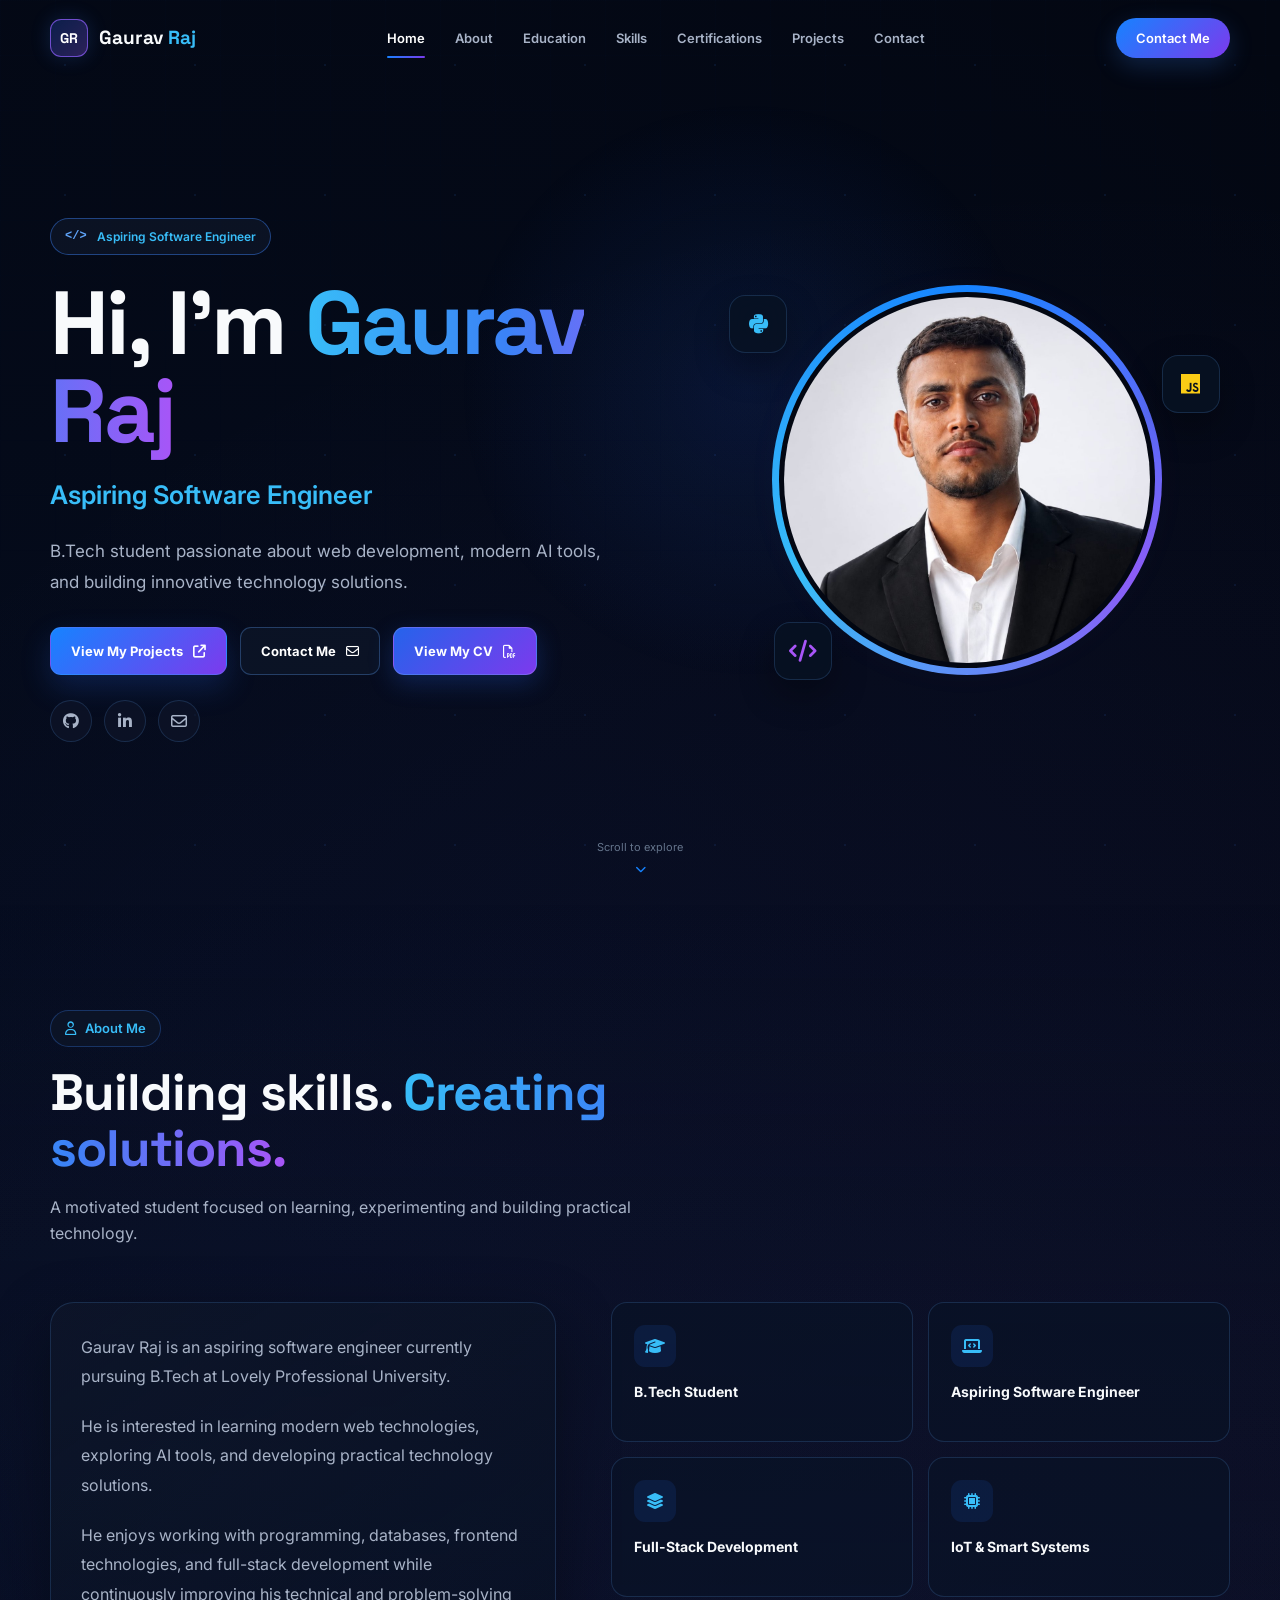
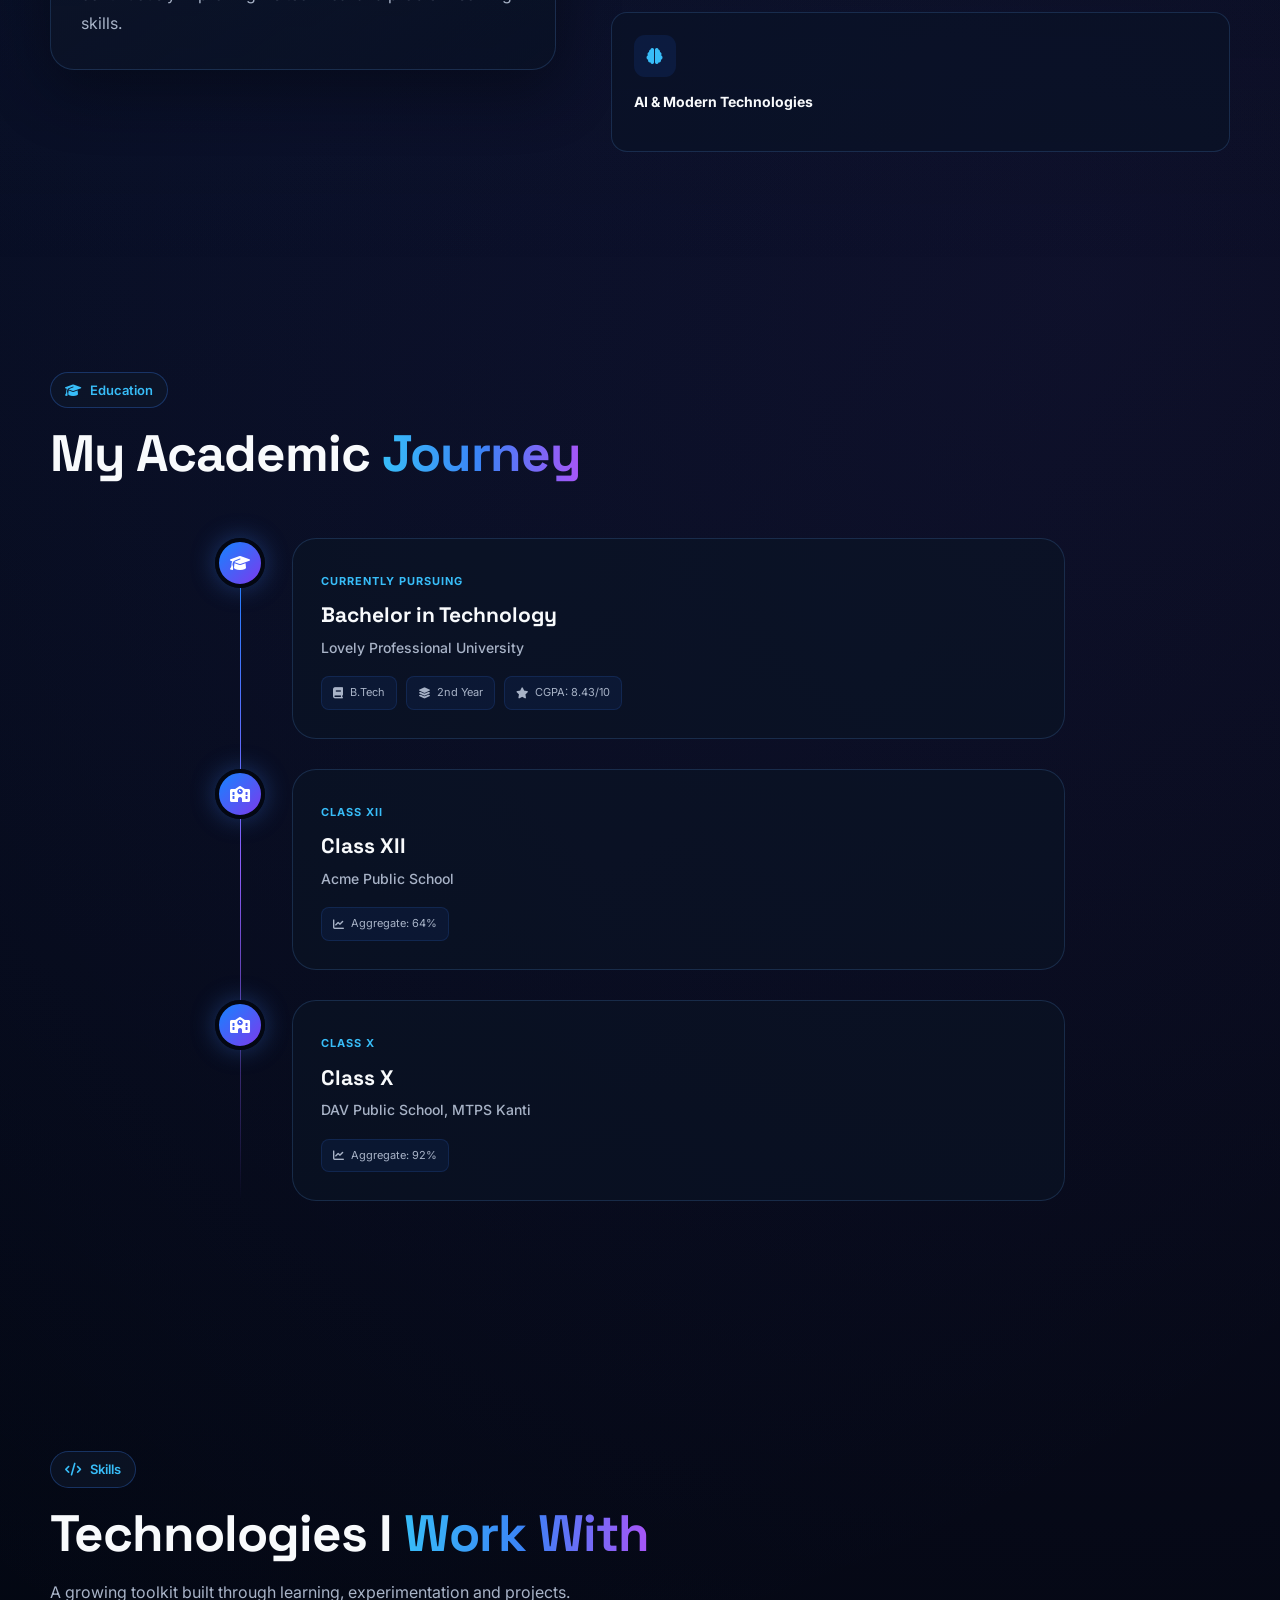
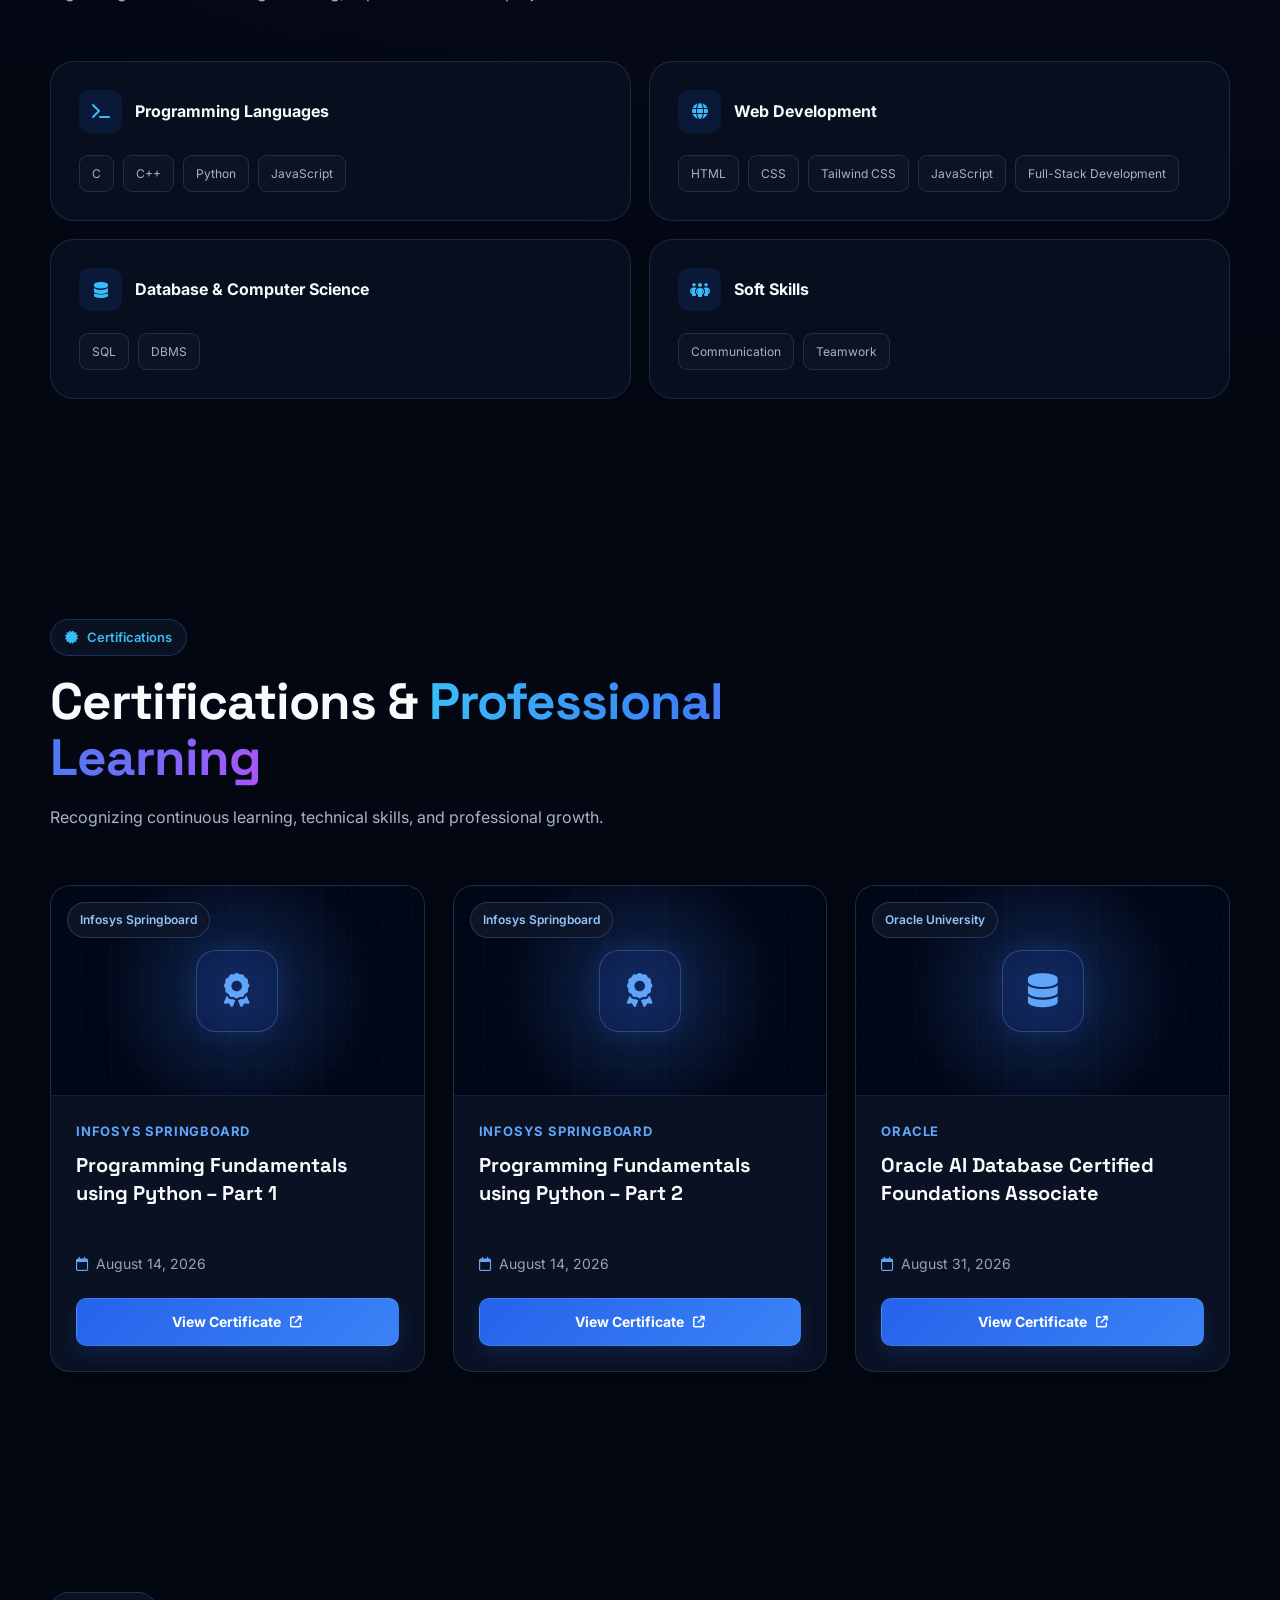
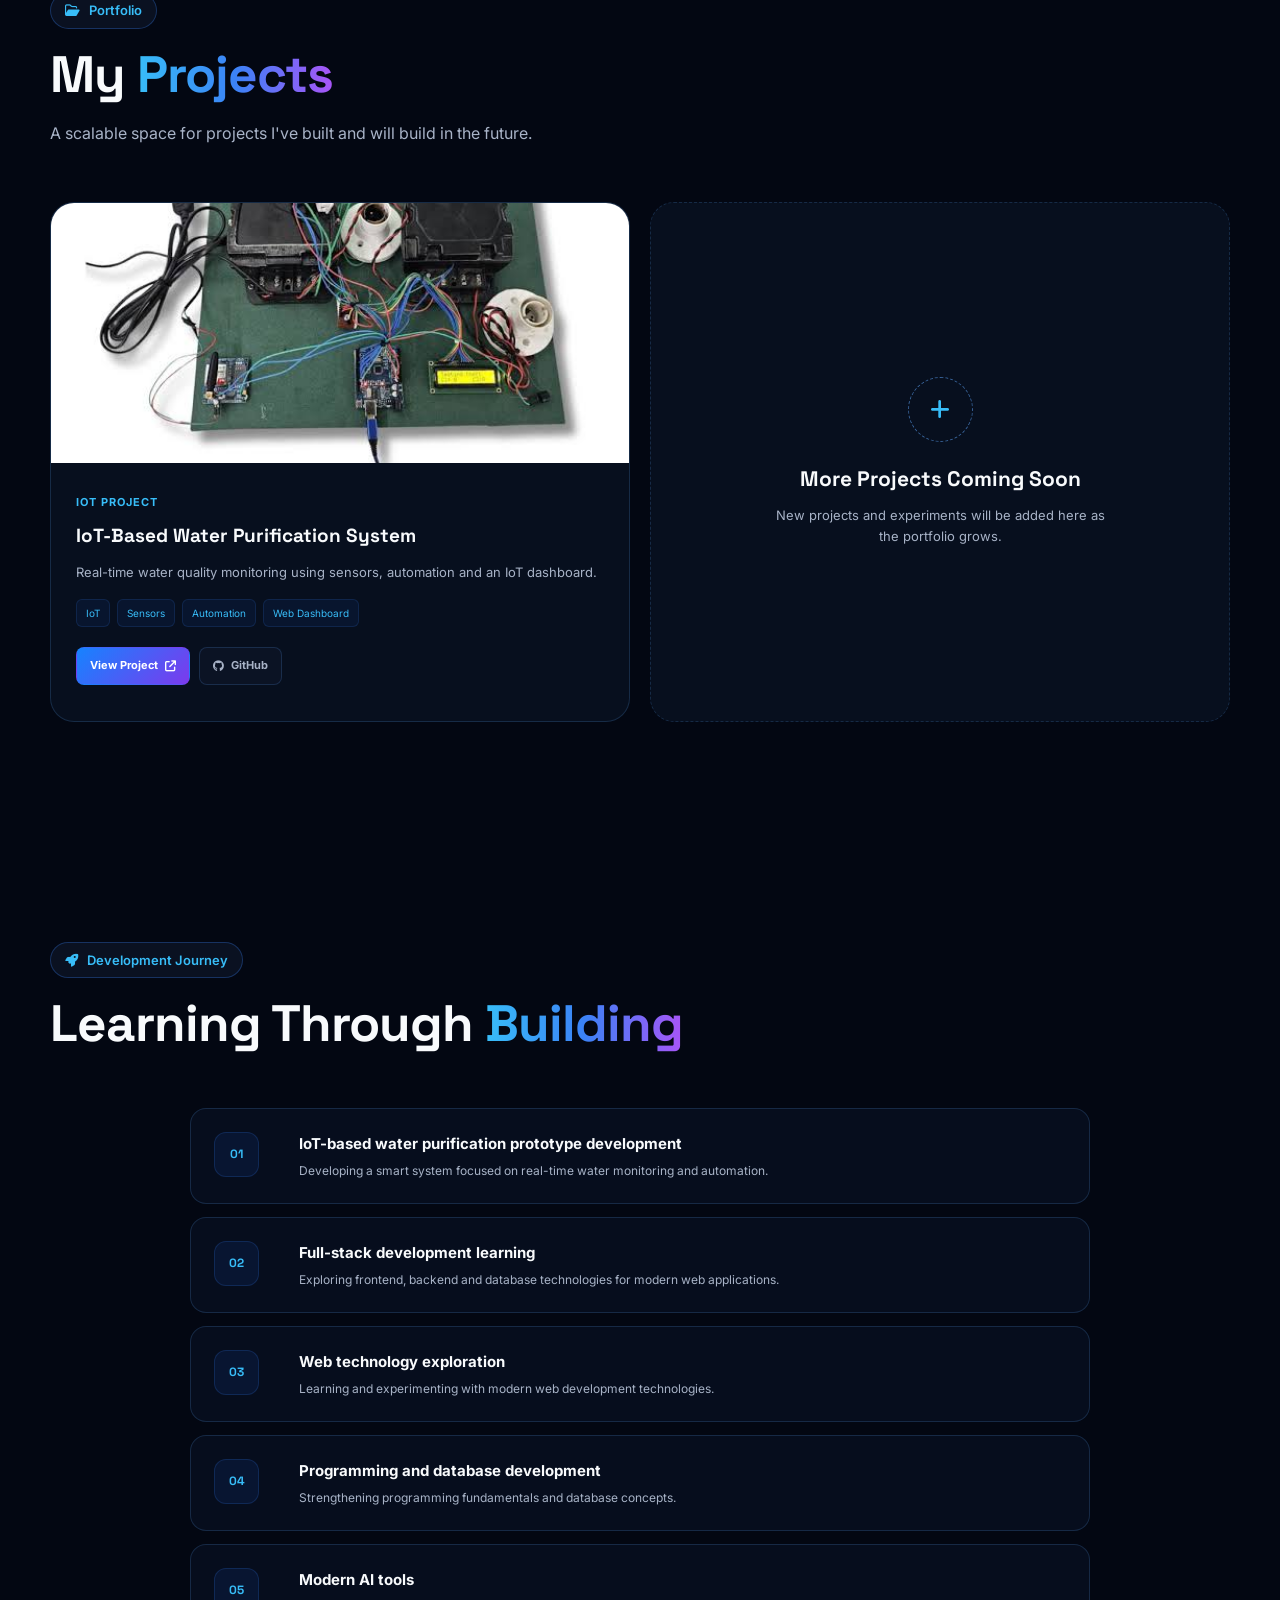
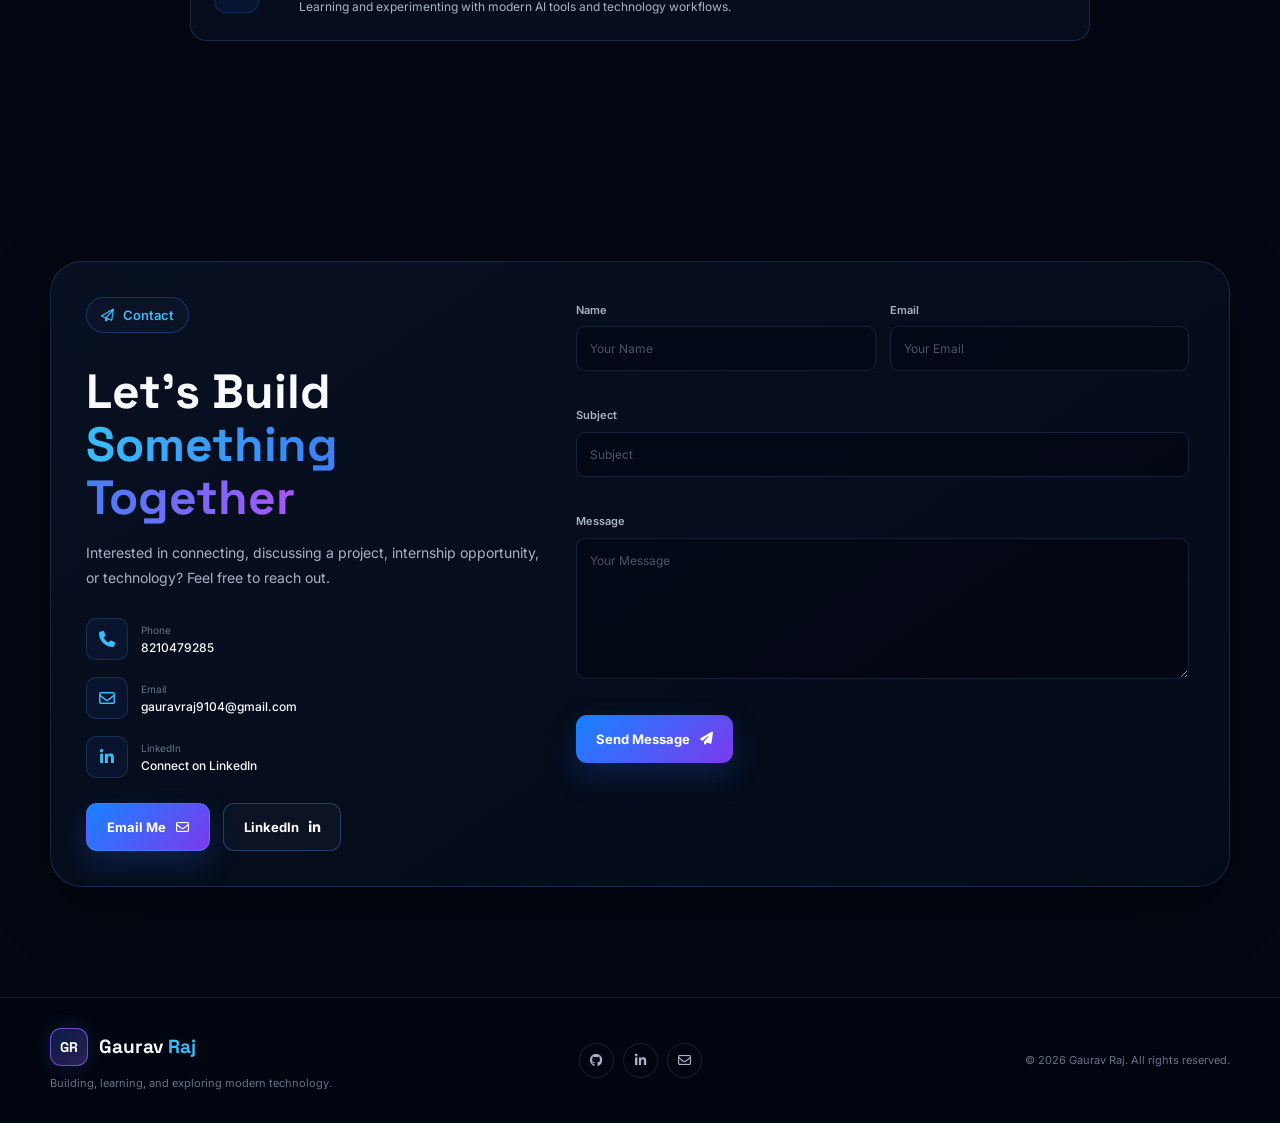
==== commit 0904b6ed: "update education section with cgps update" ====
--- a/index.html
+++ b/index.html
@@ -518,7 +518,7 @@
                             </span>
 
                             <h3>
-                                Bachelor of Technology
+                                Bachelor in Technology
                             </h3>
 
                             <h4>
@@ -535,6 +535,11 @@
                                 <span>
                                     <i class="fa-solid fa-layer-group"></i>
                                     2nd Year
+                            
+                                </span>
+                                <span>
+                                     <i class="fa-solid fa-star"></i>
+                                    CGPA: 8.43/10
                                 </span>
 
                             </div>
@@ -1638,4 +1643,4 @@
     <script src="script.js"></script>
 
 </body>
-</html>+</html>
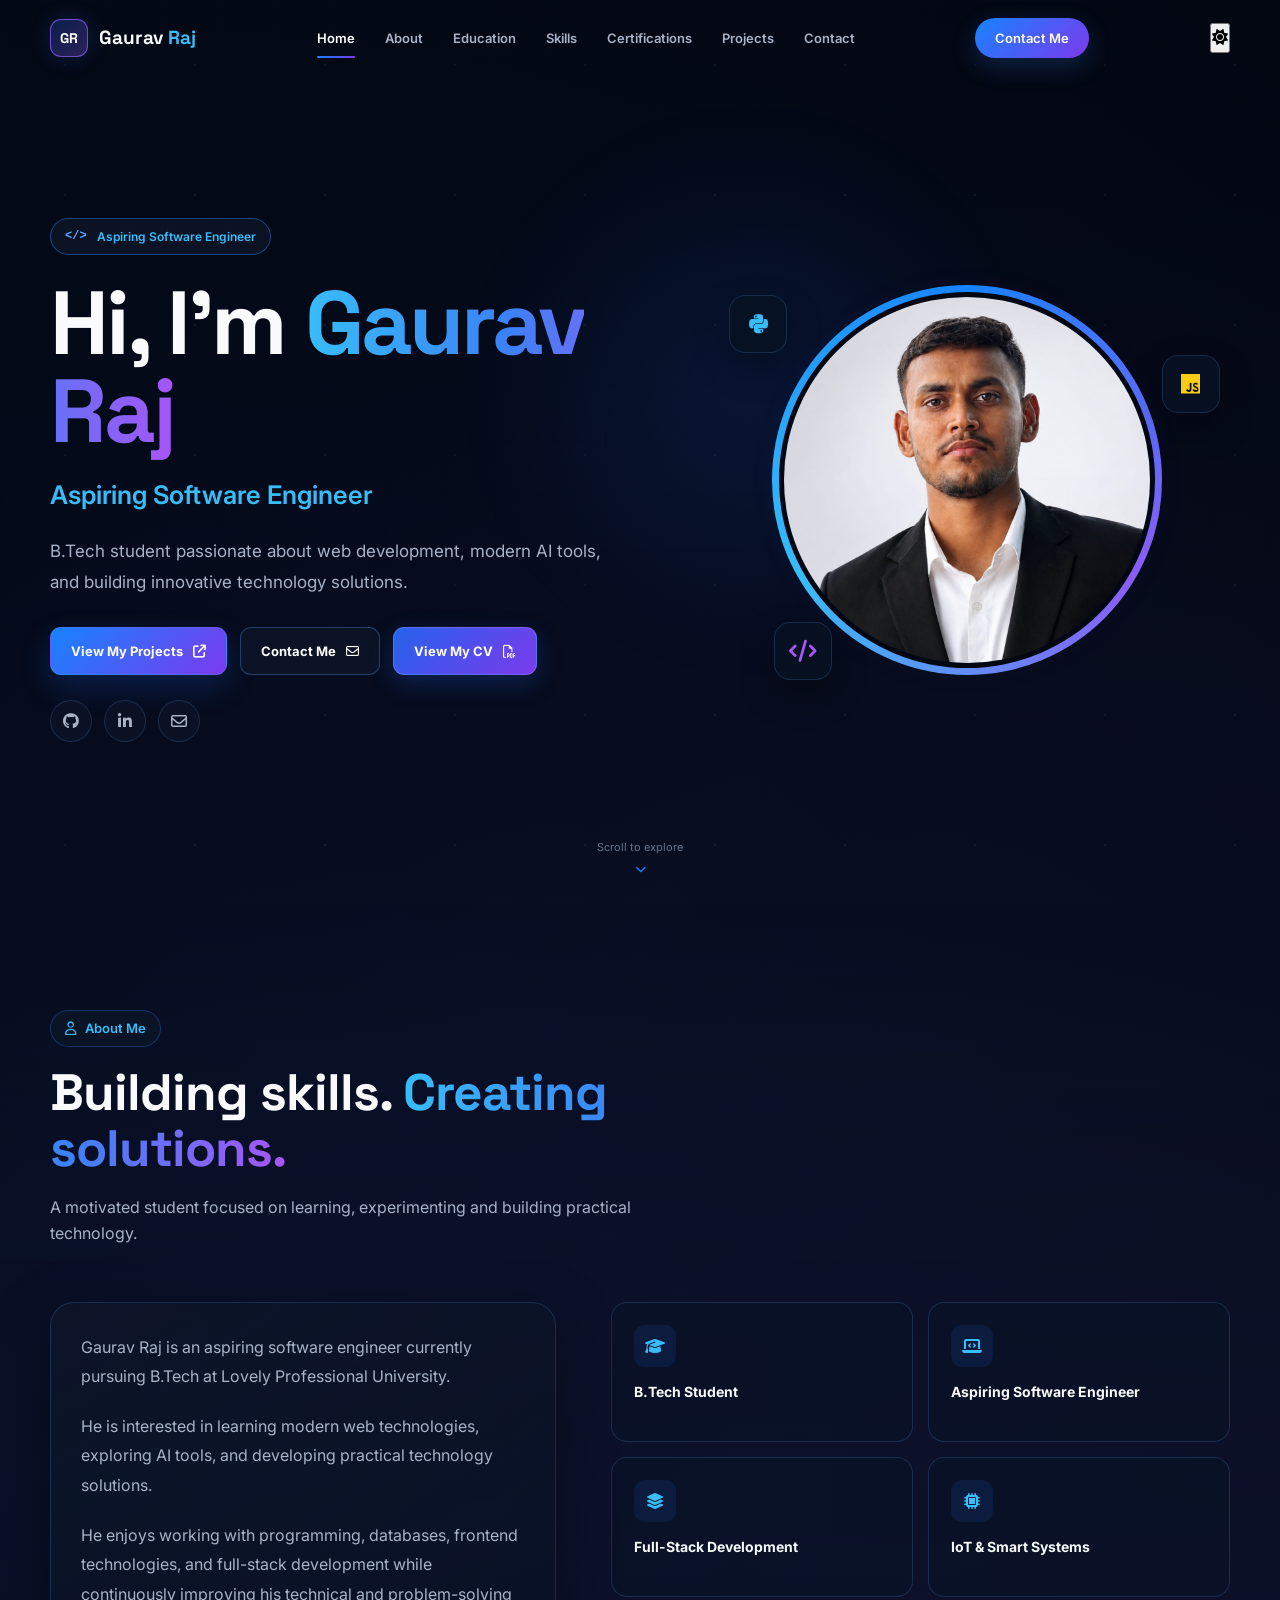
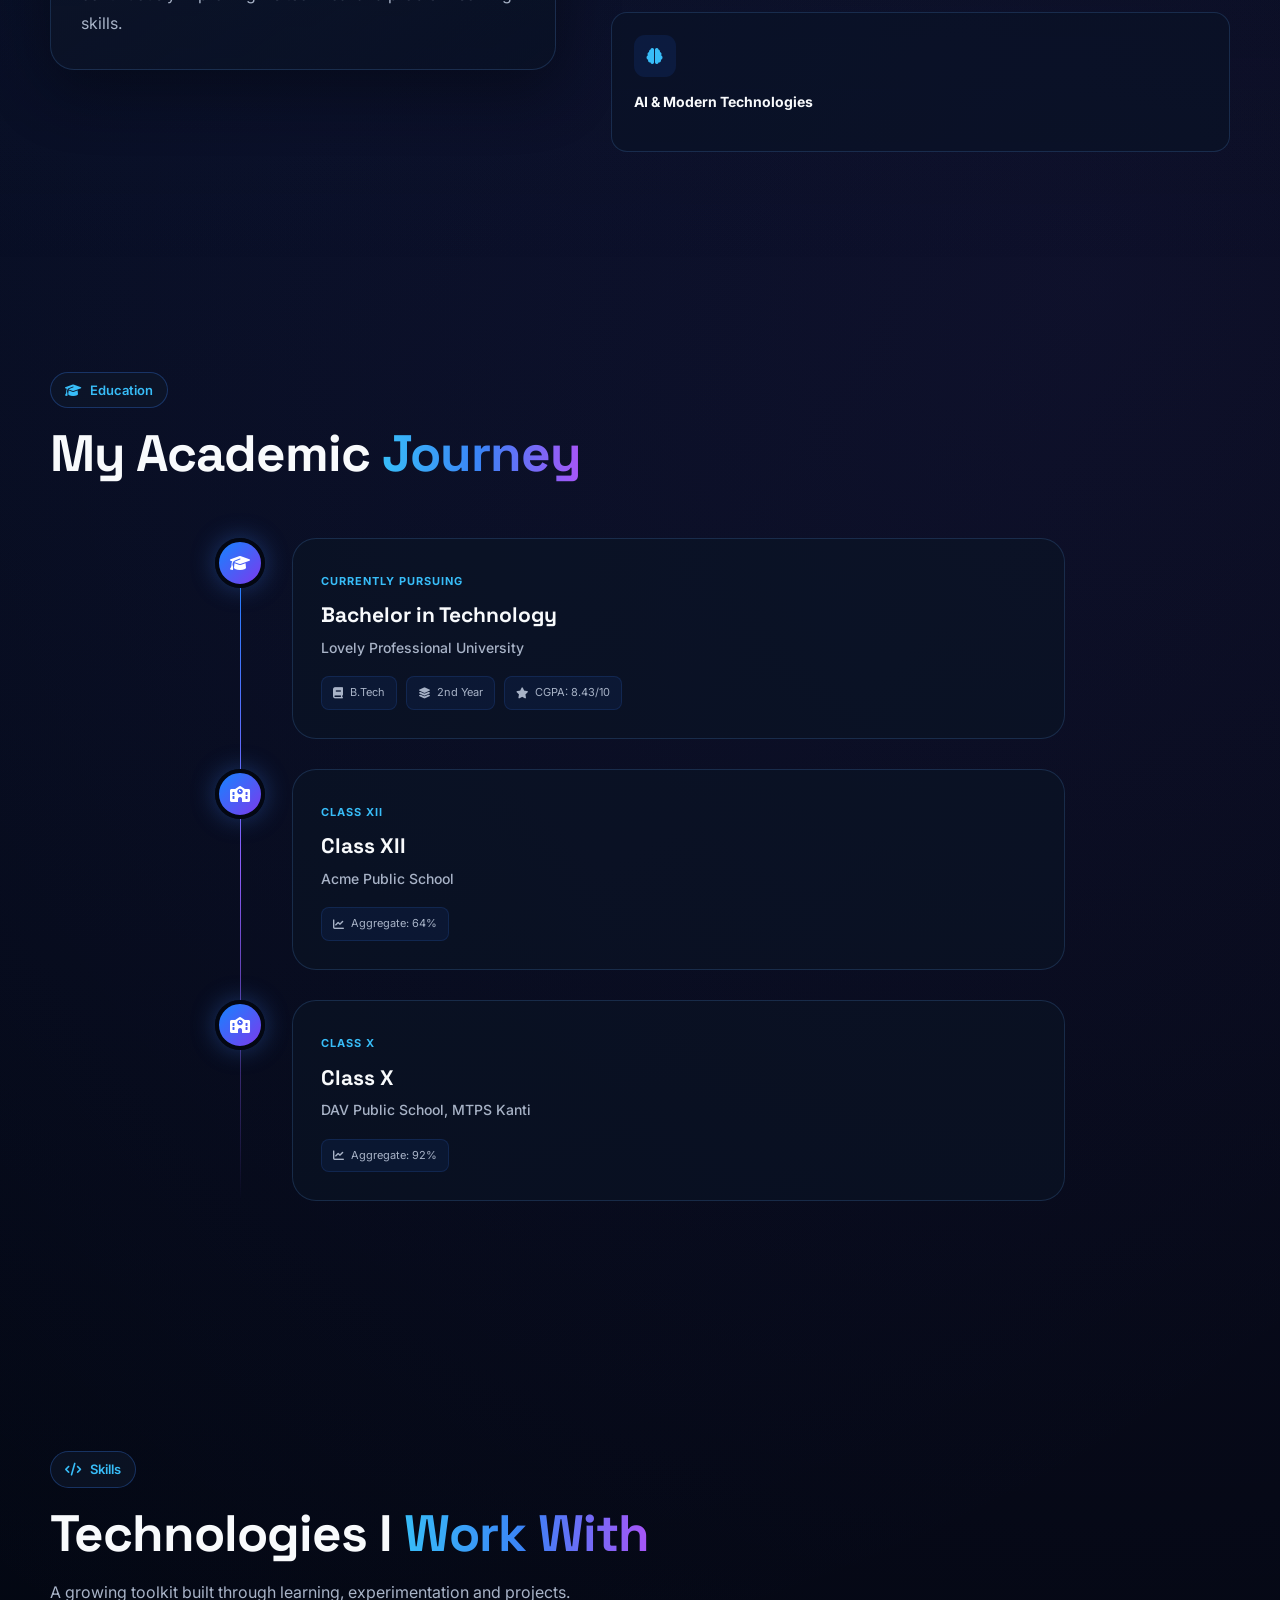
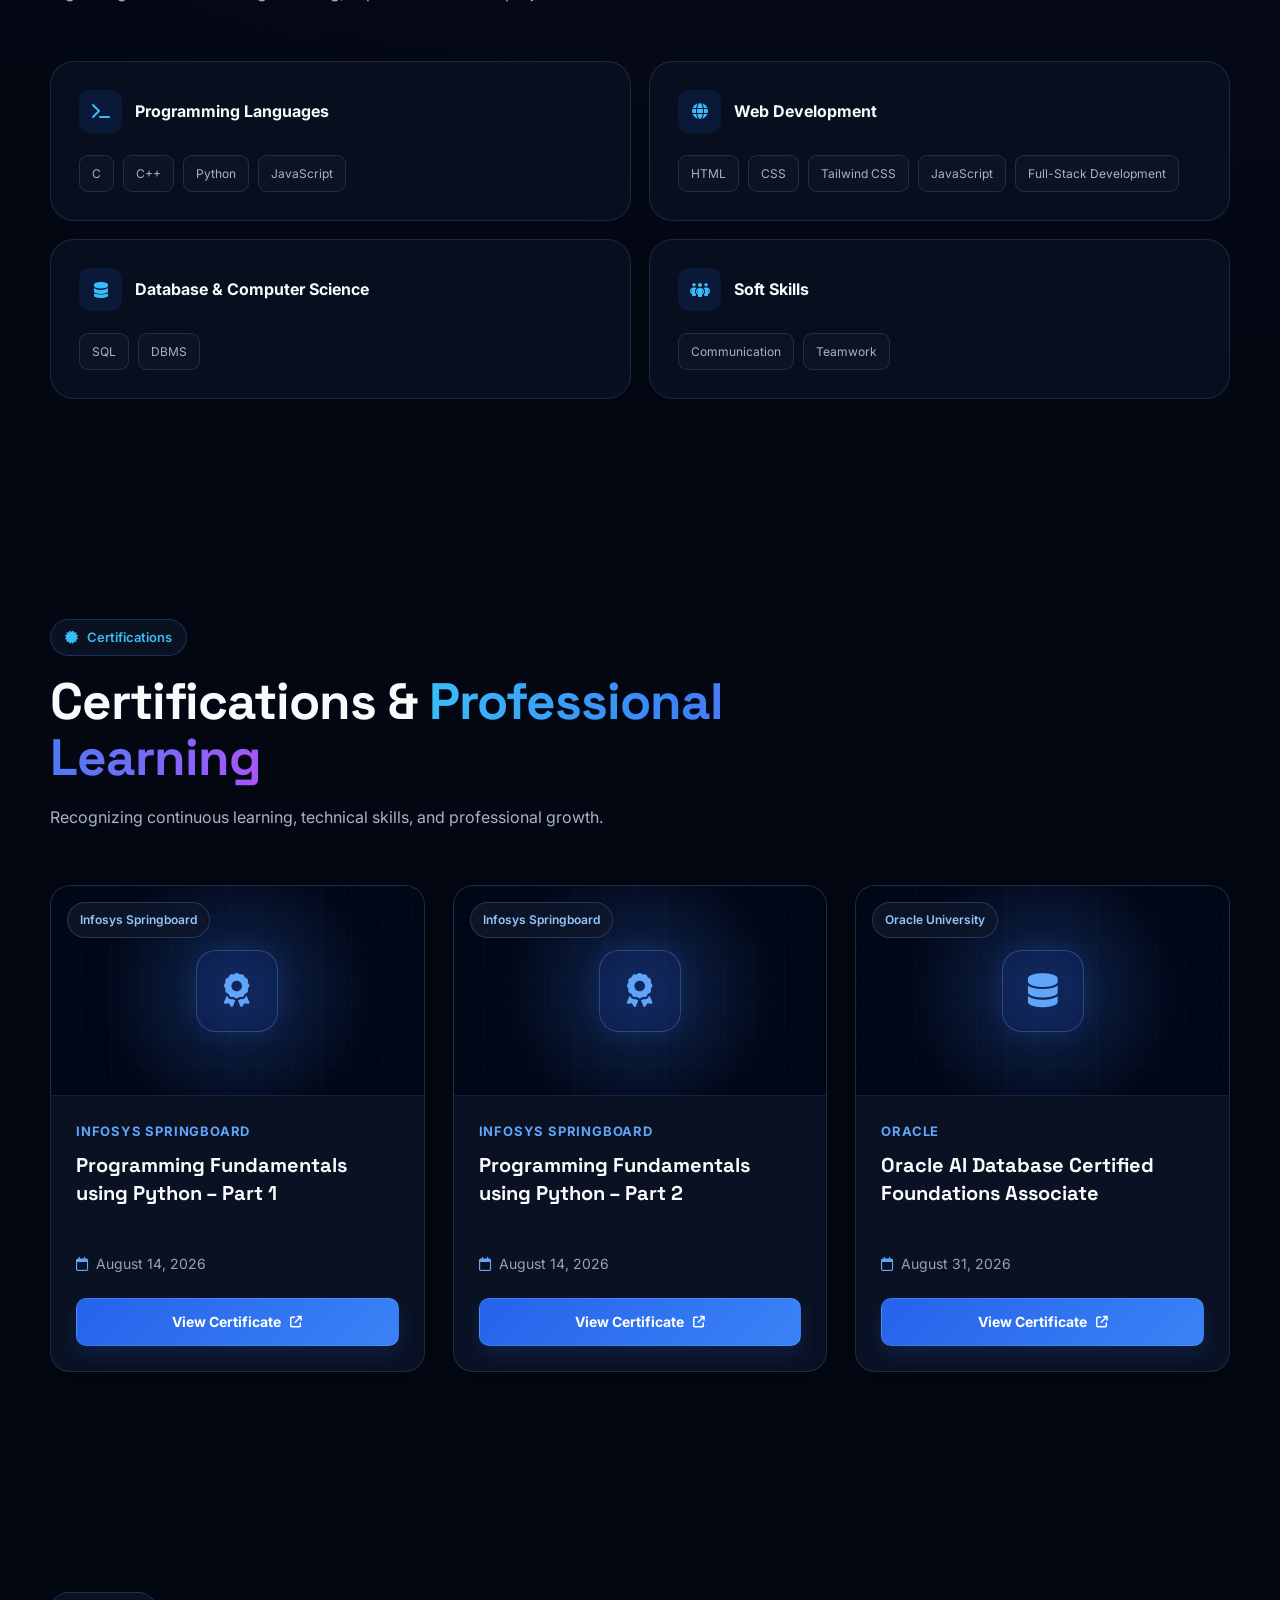
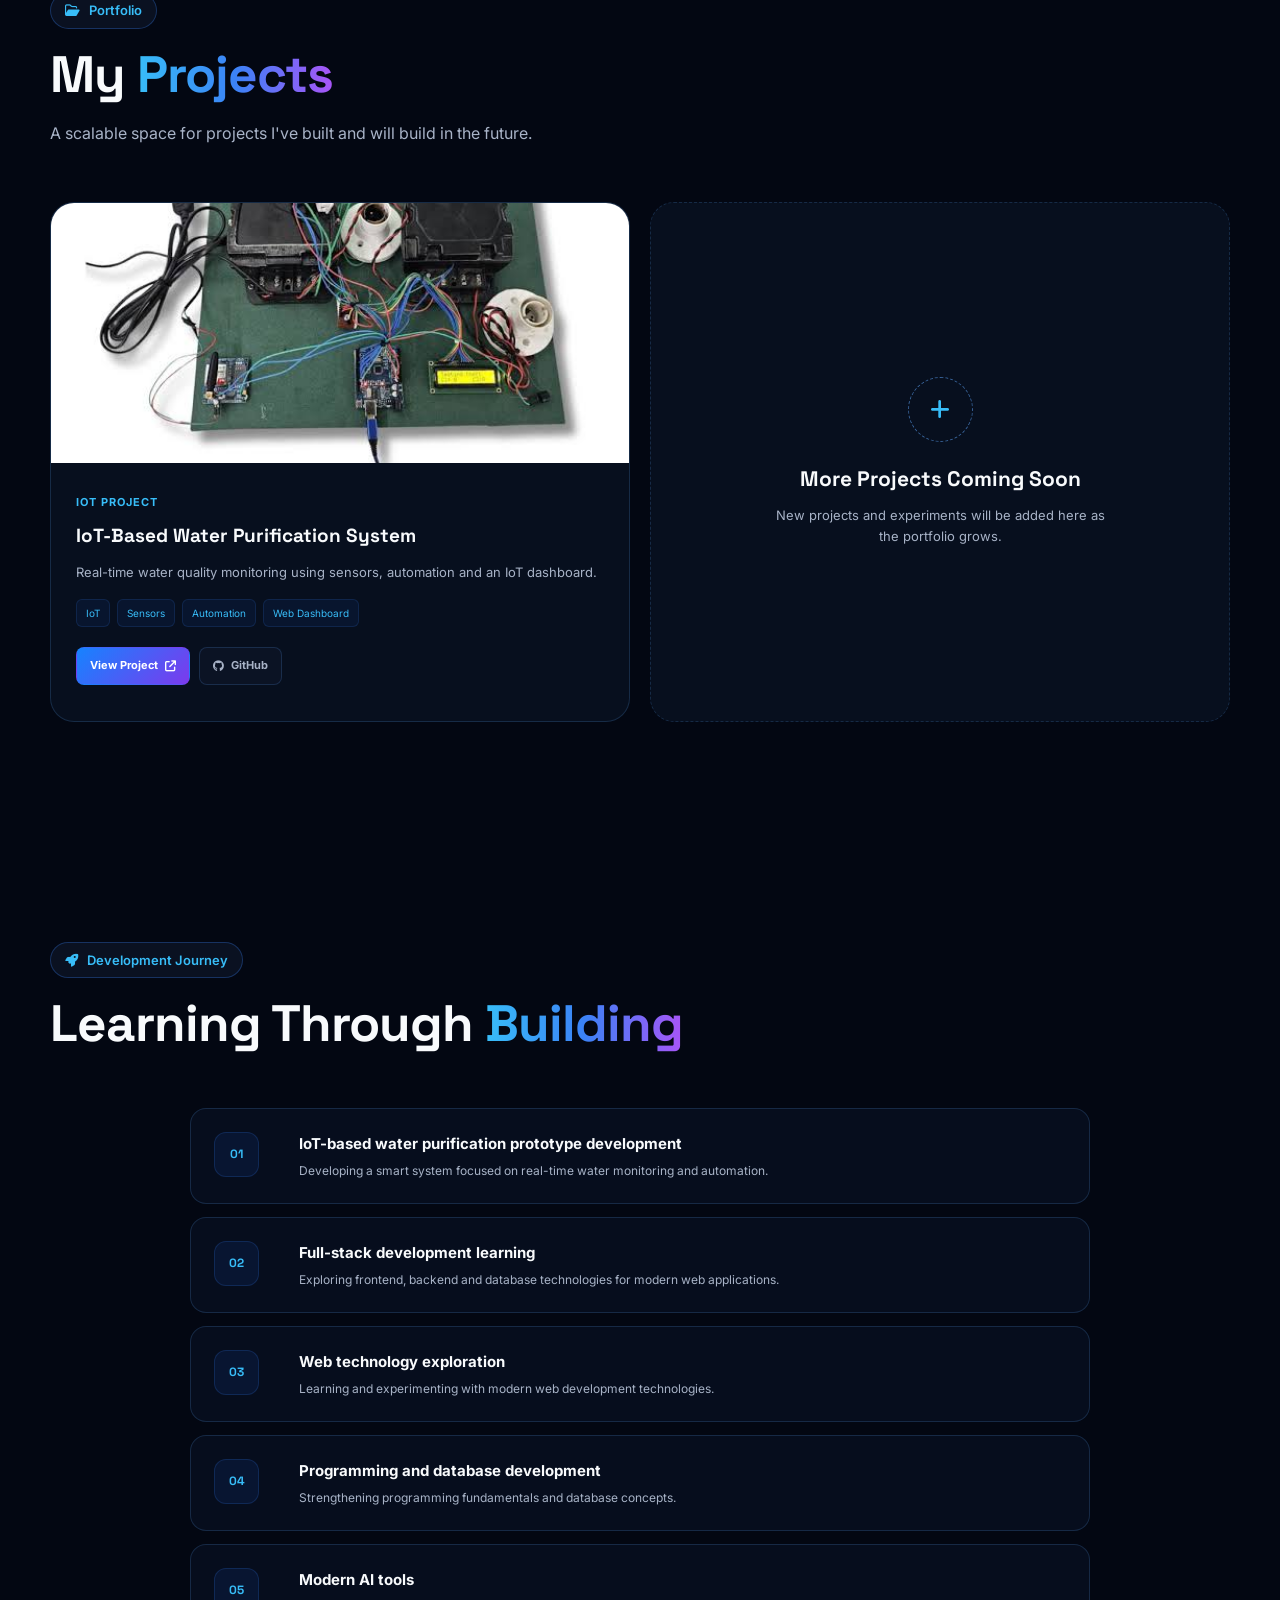
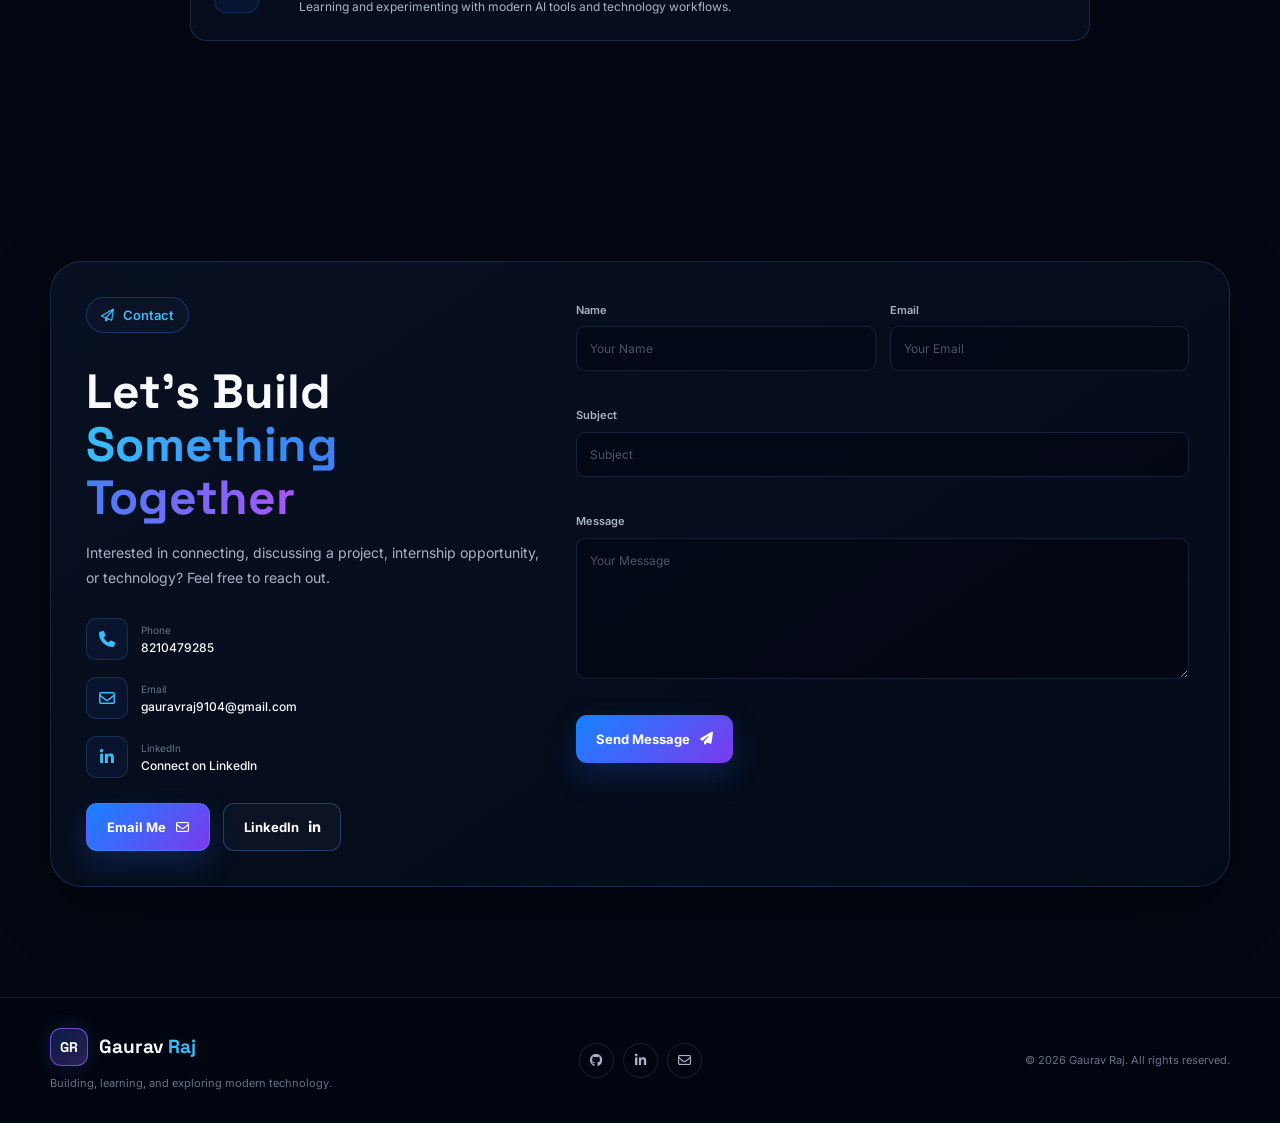
==== commit 12ebba92: "theme color button changing color button" ====
--- a/index.html
+++ b/index.html
@@ -112,6 +112,9 @@
             <a href="#contact" class="nav-contact-btn">
                 Contact Me
             </a>
+            <button class="theme-toggle" id="themeToggle" aria-label="Toggle theme">
+                <i class="fa-solid fa-sun"></i>
+            </button>
 
 
             <!-- Mobile Menu Button -->
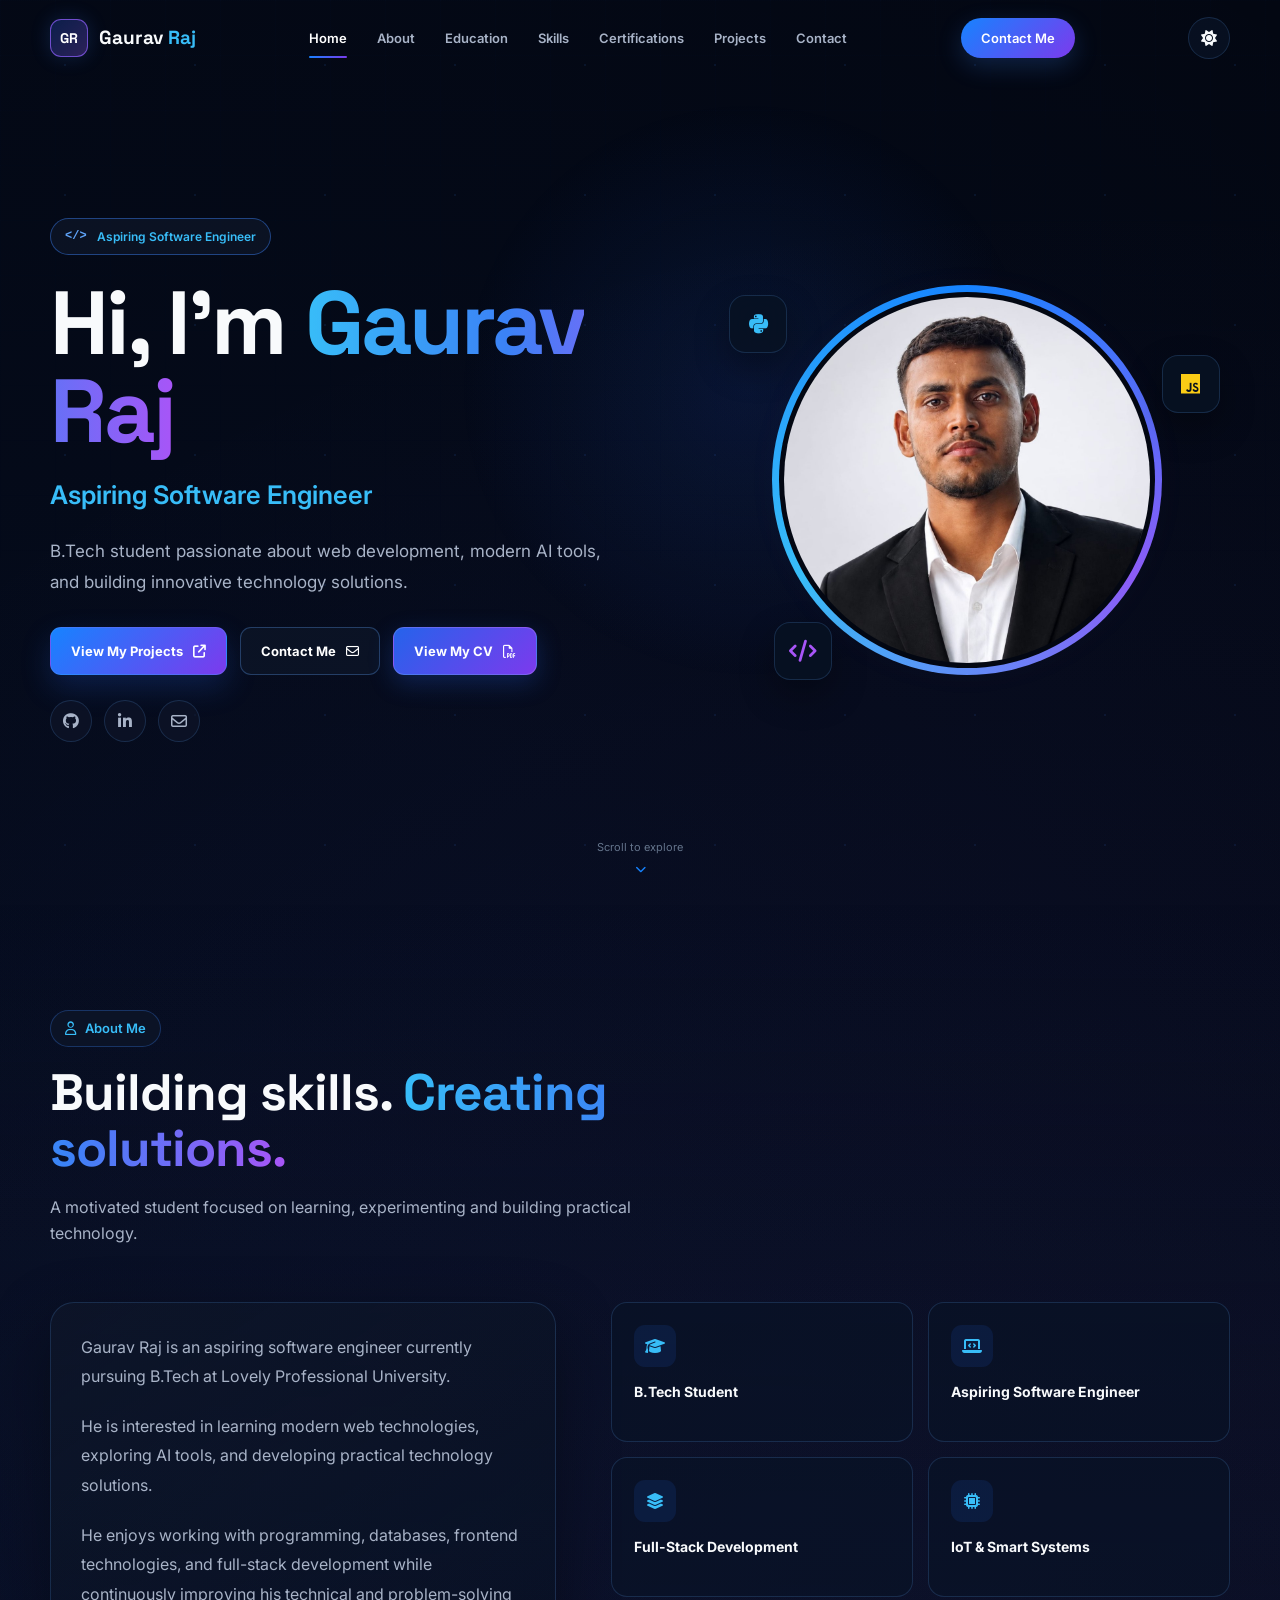
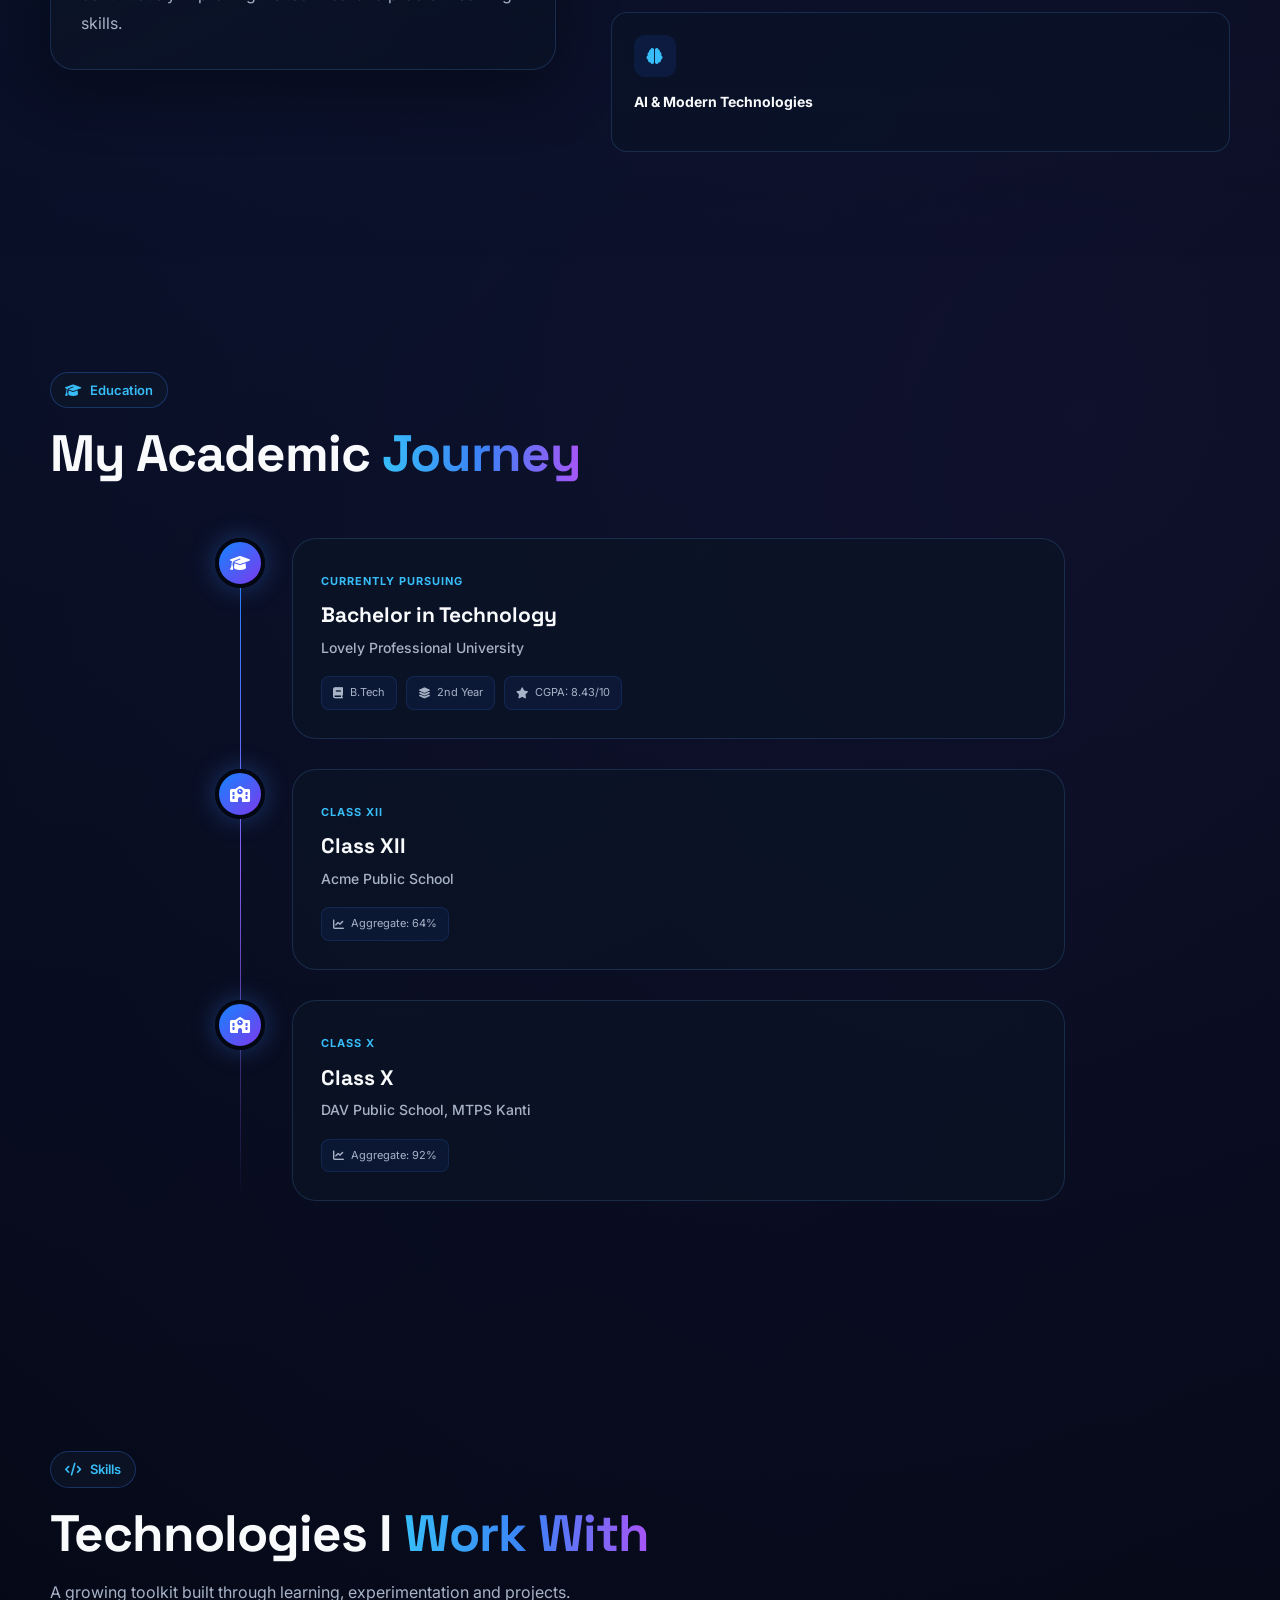
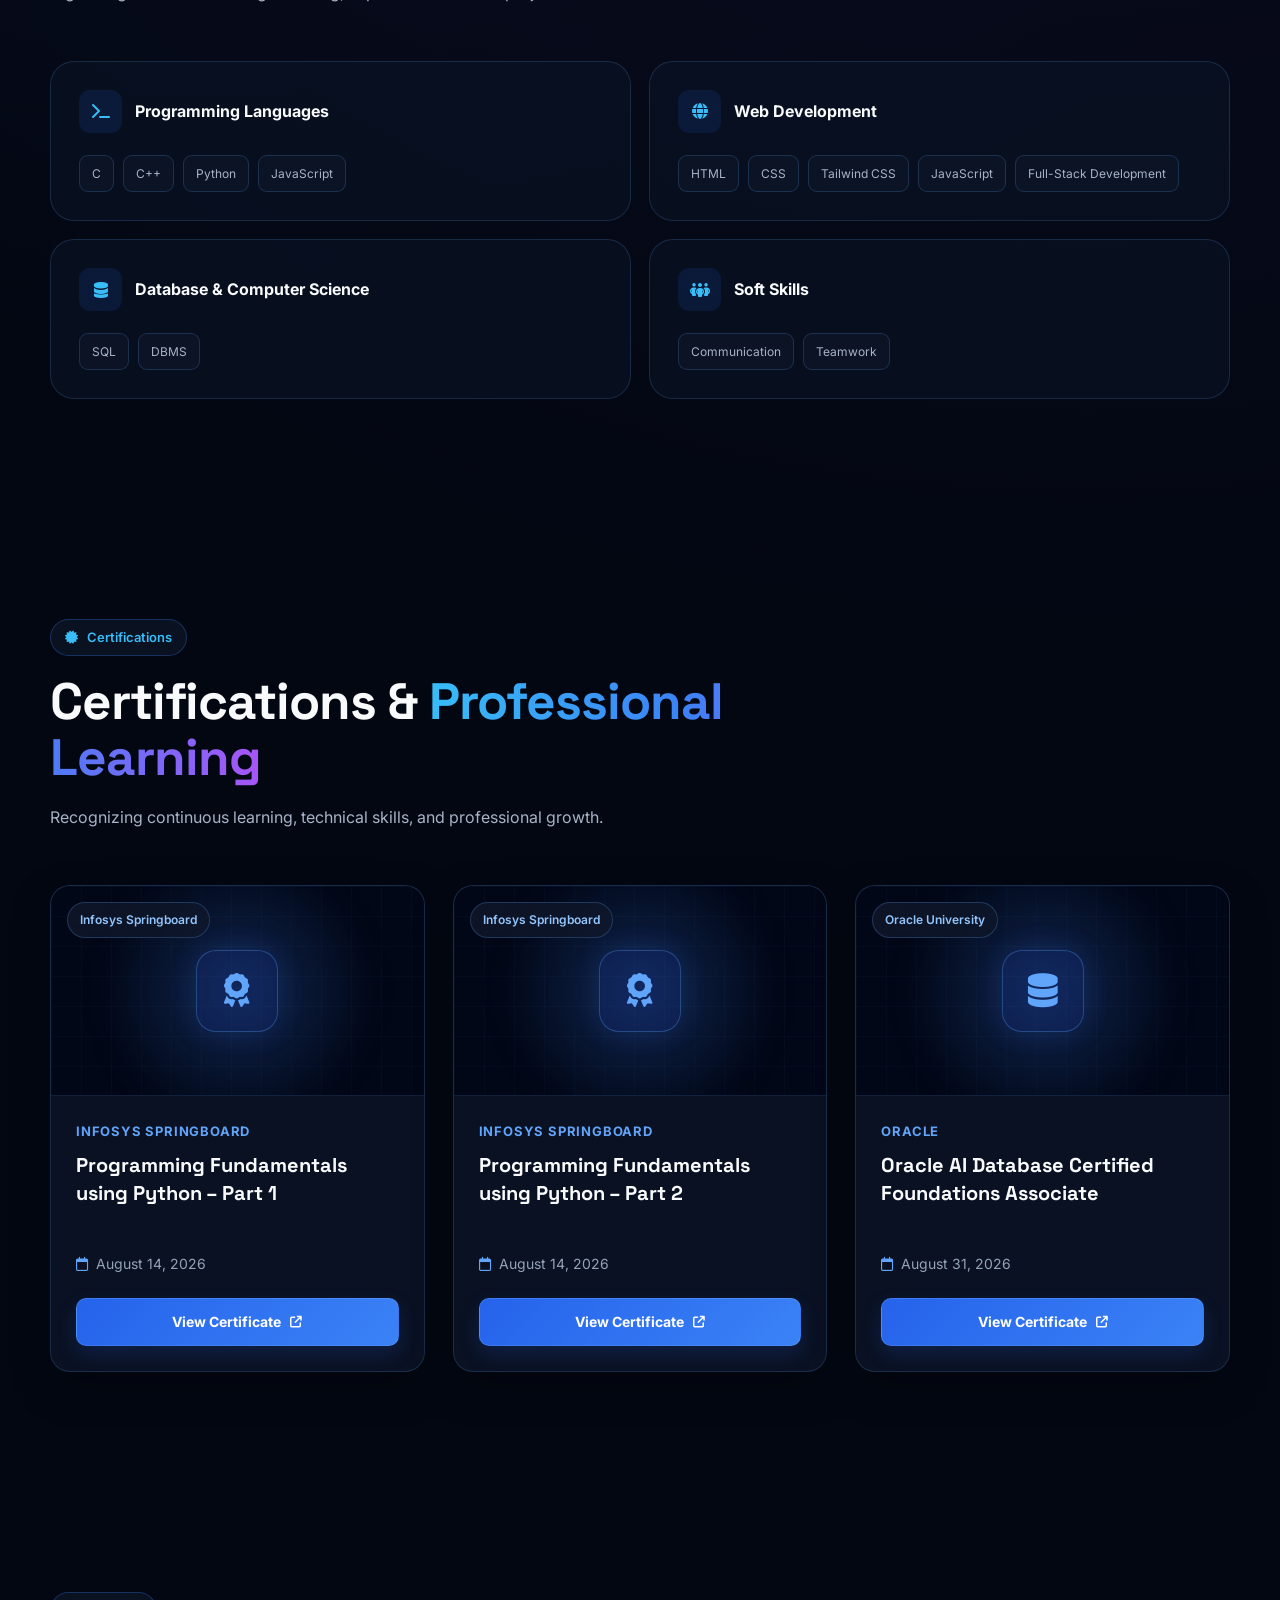
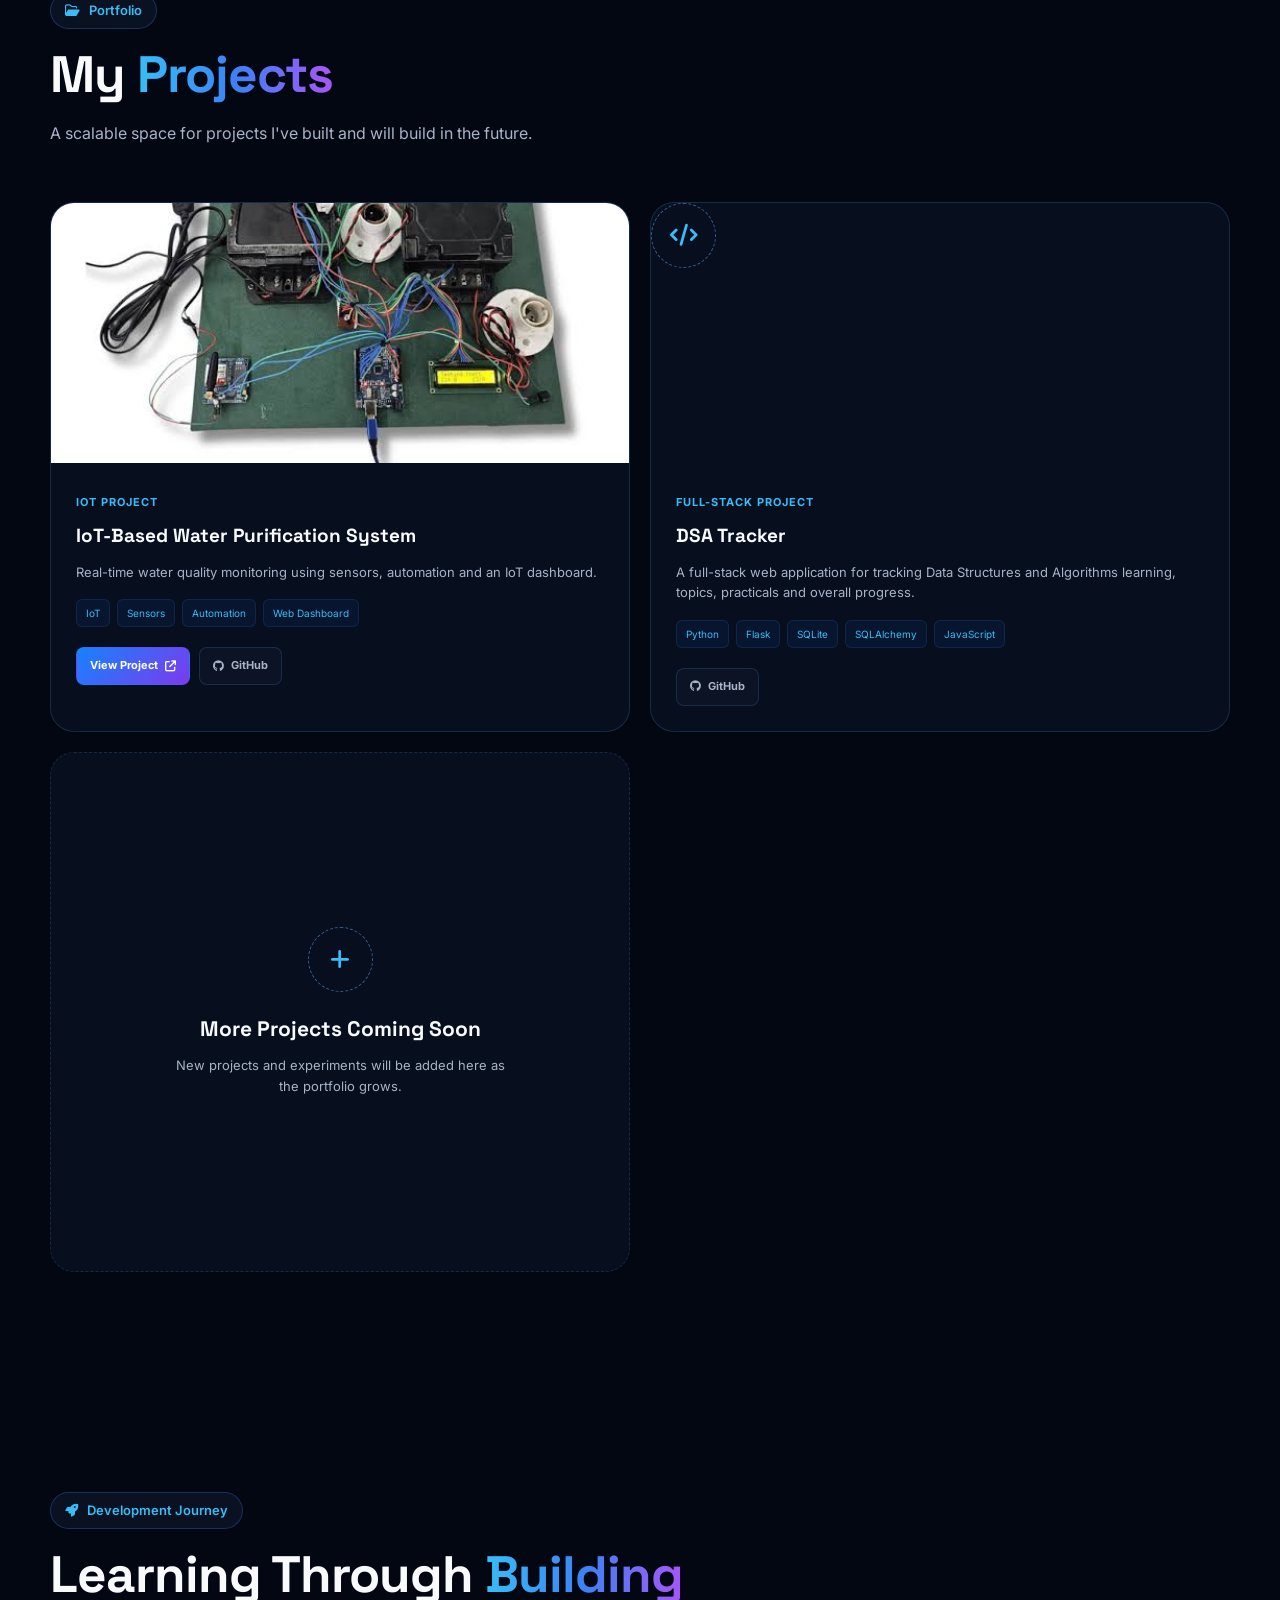
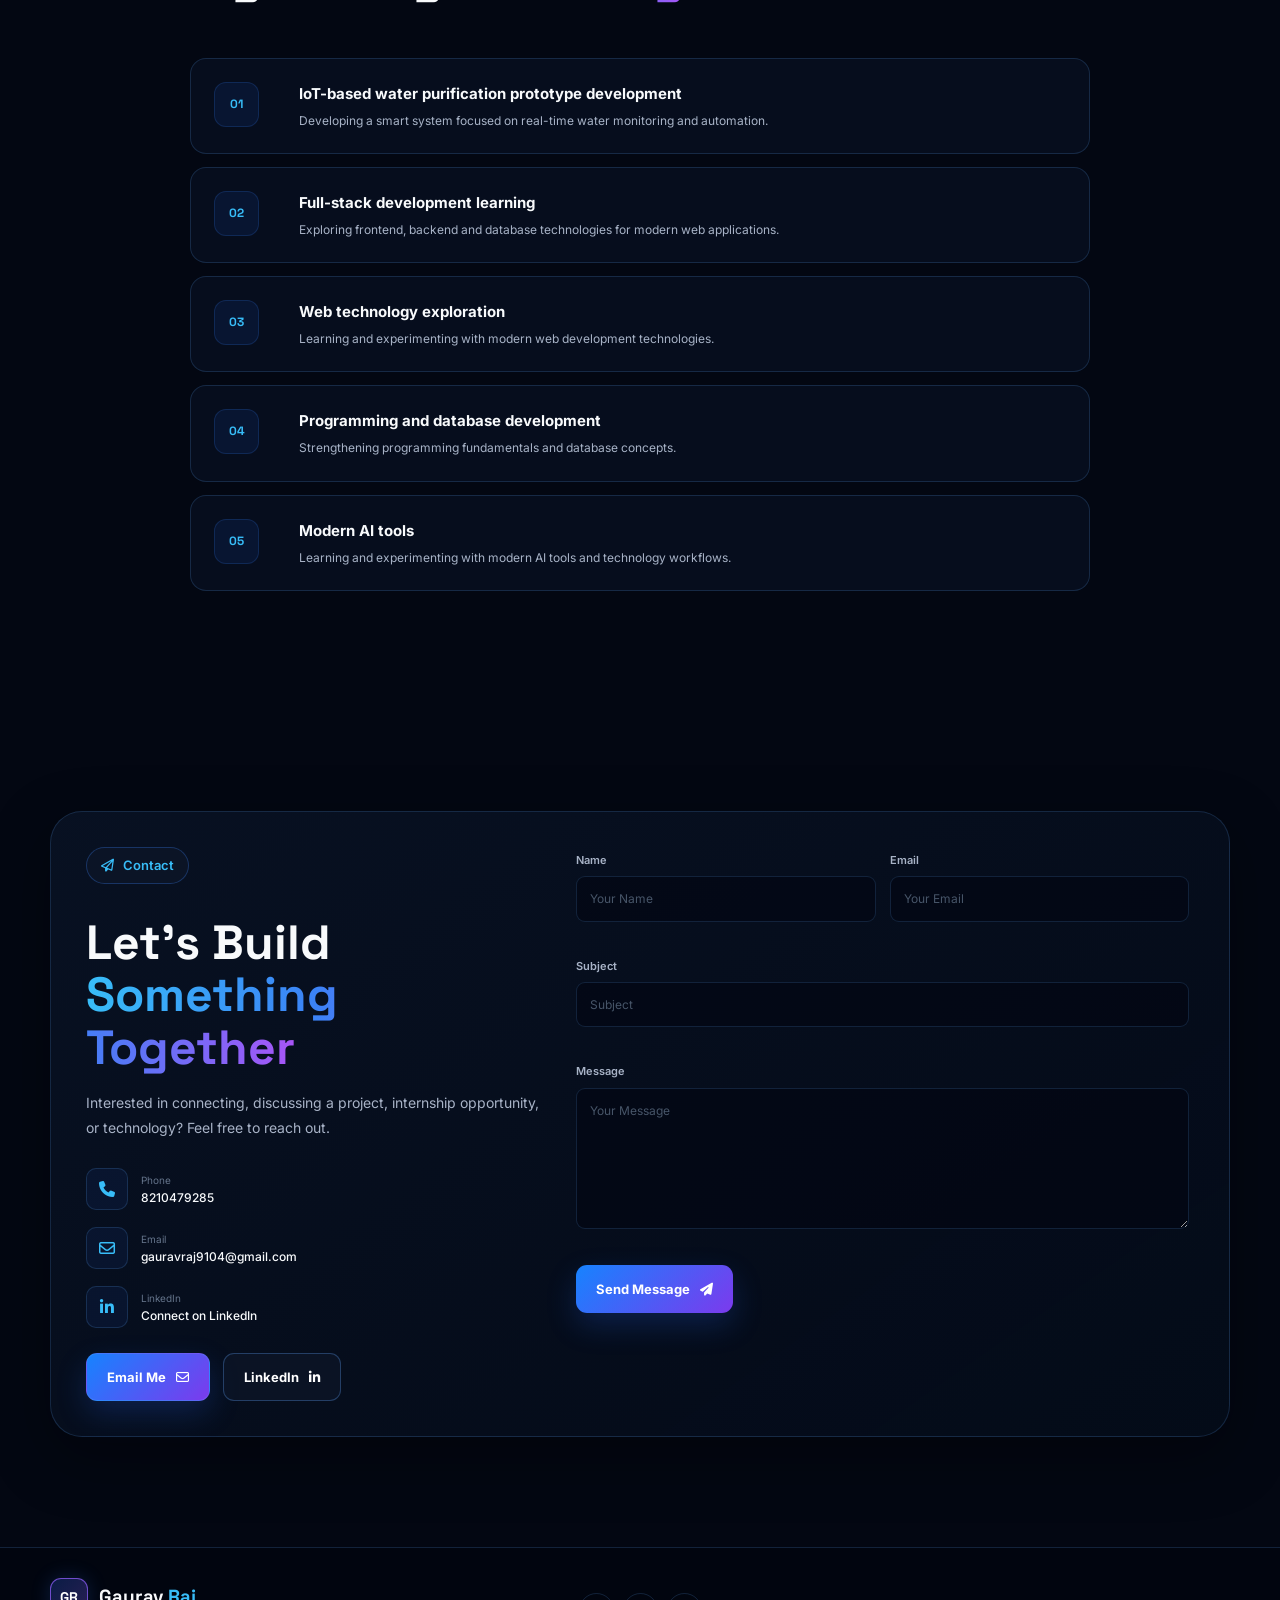
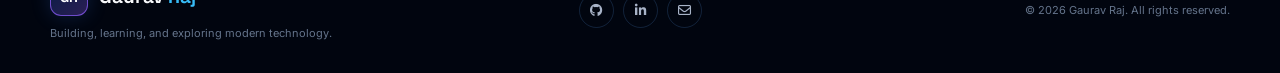
==== commit 077b3f69: "adding projects dsa" ====
--- a/index.html
+++ b/index.html
@@ -981,139 +981,239 @@
         <!-- =====================================
              PROJECT GALLERY
         ====================================== -->
-
-        <section class="section projects-section" id="projects">
-
-            <div class="container">
-
-                <div class="section-heading">
-
-                    <span class="section-tag">
-                        <i class="fa-regular fa-folder-open"></i>
-                        Portfolio
+<!-- =====================================
+     PROJECT GALLERY
+====================================== -->
+
+<section class="section projects-section" id="projects">
+
+    <div class="container">
+
+        <div class="section-heading">
+
+            <span class="section-tag">
+                <i class="fa-regular fa-folder-open"></i>
+                Portfolio
+            </span>
+
+            <h2>
+                My
+                <span class="gradient-text">
+                    Projects
+                </span>
+            </h2>
+
+            <p>
+                A scalable space for projects I've built
+                and will build in the future.
+            </p>
+
+        </div>
+
+
+        <div class="projects-grid">
+
+
+            <!-- =====================================
+                 PROJECT 1 — IoT WATER PURIFICATION
+            ====================================== -->
+
+            <article class="project-card">
+
+                <div class="project-card-image">
+
+                    <img
+                        src="images.jpg"
+                        alt="IoT Water Purification System">
+
+                </div>
+
+
+                <div class="project-card-content">
+
+                    <span class="project-type">
+                        IoT Project
                     </span>
 
-                    <h2>
-                        My
-                        <span class="gradient-text">
-                            Projects
+                    <h3>
+                        IoT-Based Water Purification System
+                    </h3>
+
+                    <p>
+                        Real-time water quality monitoring using
+                        sensors, automation and an IoT dashboard.
+                    </p>
+
+
+                    <div class="tech-tags">
+
+                        <span>
+                            IoT
                         </span>
-                    </h2>
+
+                        <span>
+                            Sensors
+                        </span>
+
+                        <span>
+                            Automation
+                        </span>
+
+                        <span>
+                            Web Dashboard
+                        </span>
+
+                    </div>
+
+
+                    <div class="project-card-buttons">
+
+                        <a
+                            href="project-water-purification.html"
+                            target="_blank"
+                            rel="noopener noreferrer"
+                            class="small-btn primary-small">
+
+                            View Project
+
+                            <i class="fa-solid fa-arrow-up-right-from-square"></i>
+
+                        </a>
+
+
+                        <a
+                            href="https://github.com/gauravraj9104-debug"
+                            target="_blank"
+                            rel="noopener noreferrer"
+                            class="small-btn github-small"
+                            title="View GitHub Profile">
+
+                            <i class="fa-brands fa-github"></i>
+
+                            GitHub
+
+                        </a>
+
+                    </div>
+
+                </div>
+
+            </article>
+
+
+
+            <!-- =====================================
+                 PROJECT 2 — DSA TRACKER
+            ====================================== -->
+
+            <article class="project-card">
+
+                <div class="project-card-image">
+
+                    <div class="coming-soon-icon">
+
+                        <i class="fa-solid fa-code"></i>
+
+                    </div>
+
+                </div>
+
+
+                <div class="project-card-content">
+
+                    <span class="project-type">
+                        Full-Stack Project
+                    </span>
+
+                    <h3>
+                        DSA Tracker
+                    </h3>
 
                     <p>
-                        A scalable space for projects I've built
-                        and will build in the future.
+                        A full-stack web application for tracking
+                        Data Structures and Algorithms learning,
+                        topics, practicals and overall progress.
                     </p>
 
-                </div>
-
-
-                <div class="projects-grid">
-
-
-                    <!-- Existing Project -->
-
-                    <article class="project-card">
-
-                        <div class="project-card-image">
-
-                            <img
-                                src="images.jpg"
-                                alt="IoT Water Purification System">
-
-                        </div>
-
-
-                        <div class="project-card-content">
-
-                            <span class="project-type">
-                                IoT Project
-                            </span>
-
-                            <h3>
-                                IoT-Based Water Purification System
-                            </h3>
-
-                            <p>
-                                Real-time water quality monitoring using
-                                sensors, automation and an IoT dashboard.
-                            </p>
-
-
-                            <div class="tech-tags">
-
-                                <span>
-                                    IoT
-                                </span>
-
-                                <span>
-                                    Sensors
-                                </span>
-
-                                <span>
-                                    Automation
-                                </span>
-
-                                <span>
-                                    Web Dashboard
-                                </span>
-
-                            </div>
-
-
-                            <div class="project-card-buttons">
-
-                                <a href="project-water-purification.html" target="_blank" rel="noopener noreferrer"class="small-btn primary-small">
-
-                                    View Project
-                                 <i class="fa-solid fa-arrow-up-right-from-square"></i>
-
-                                </a>  
-
-
-                                <a href="https://github.com/gauravraj9104-debug"target="_blank"
-                                rel="noopener noreferrer"class="small-btn github-small" title="View GitHubProfile">
-
-                                 <i class="fa-brands fa-github"></i>
-
-                                    GitHub
-
-                                </a>
-
-                            </div>
-
-                        </div>
-
-                    </article>
-
-
-
-                    <!-- Future Project Placeholder -->
-
-                    <article class="project-card coming-soon">
-
-                        <div class="coming-soon-icon">
-
-                            <i class="fa-solid fa-plus"></i>
-
-                        </div>
-
-                        <h3>
-                            More Projects Coming Soon
-                        </h3>
-
-                        <p>
-                            New projects and experiments will be
-                            added here as the portfolio grows.
-                        </p>
-
-                    </article>
-
-                </div>
-
-            </div>
-
-        </section>
+
+                    <div class="tech-tags">
+
+                        <span>
+                            Python
+                        </span>
+
+                        <span>
+                            Flask
+                        </span>
+
+                        <span>
+                            SQLite
+                        </span>
+
+                        <span>
+                            SQLAlchemy
+                        </span>
+
+                        <span>
+                            JavaScript
+                        </span>
+
+                    </div>
+
+
+                    <div class="project-card-buttons">
+
+                        <a
+                            href="https://github.com/gauravraj9104-debug/DSA_Tracker"
+                            target="_blank"
+                            rel="noopener noreferrer"
+                            class="small-btn github-small">
+
+                            <i class="fa-brands fa-github"></i>
+
+                            GitHub
+
+                        </a>
+
+                    </div>
+
+                </div>
+
+            </article>
+
+
+
+            <!-- =====================================
+                 FUTURE PROJECT PLACEHOLDER
+            ====================================== -->
+
+            <article class="project-card coming-soon">
+
+                <div class="coming-soon-icon">
+
+                    <i class="fa-solid fa-plus"></i>
+
+                </div>
+
+                <h3>
+                    More Projects Coming Soon
+                </h3>
+
+                <p>
+                    New projects and experiments will be
+                    added here as the portfolio grows.
+                </p>
+
+            </article>
+
+
+        </div>
+
+    </div>
+
+</section>
+       
+
 
 
 
--- a/style.css
+++ b/style.css
@@ -3972,4 +3972,371 @@
         justify-content: center;
     }
 
-}+}
+/* =========================================
+   LIGHT / DARK THEME
+========================================= */
+
+.theme-toggle {
+    width: 42px;
+    height: 42px;
+    border-radius: 50%;
+    border: 1px solid var(--border);
+    background: var(--bg-card);
+    color: var(--text-primary);
+    display: grid;
+    place-items: center;
+    font-size: 16px;
+    cursor: pointer;
+    transition: all 0.3s ease;
+}
+
+.theme-toggle:hover {
+    transform: rotate(15deg) scale(1.05);
+    border-color: var(--blue);
+}
+
+
+/* LIGHT THEME */
+
+body.light-theme {
+    --bg-primary: #f8fafc;
+    --bg-secondary: #eef2ff;
+    --bg-card: rgba(255, 255, 255, 0.82);
+
+    --text-primary: #0f172a;
+    --text-secondary: #475569;
+    --text-muted: #64748b;
+
+    --border: rgba(59, 130, 246, 0.20);
+    --border-hover: rgba(59, 130, 246, 0.55);
+
+    --shadow:
+        0 20px 60px rgba(15, 23, 42, 0.12);
+}
+
+
+/* Light mode body */
+
+body.light-theme {
+    background:
+        radial-gradient(
+            circle at 15% 20%,
+            rgba(37, 99, 235, 0.08),
+            transparent 30%
+        ),
+        radial-gradient(
+            circle at 85% 25%,
+            rgba(139, 92, 246, 0.08),
+            transparent 30%
+        ),
+        var(--bg-primary);
+
+    color: var(--text-primary);
+}
+
+
+/* Light navbar */
+
+body.light-theme .navbar.scrolled {
+    background: rgba(248, 250, 252, 0.85);
+}
+
+
+/* Light buttons */
+
+body.light-theme .btn-secondary,
+body.light-theme .social-btn,
+body.light-theme .menu-toggle {
+    background: rgba(255, 255, 255, 0.75);
+    color: var(--text-primary);
+}
+
+
+/* Light navigation */
+
+body.light-theme .nav-link:hover,
+body.light-theme .nav-link.active {
+    color: var(--text-primary);
+}
+
+
+/* Light floating elements */
+
+body.light-theme .floating-tech {
+    background: rgba(255, 255, 255, 0.85);
+    color: var(--blue);
+}
+
+
+/* Smooth theme transition */
+
+body,
+.navbar,
+.timeline-card,
+.about-card,
+.skill-category,
+.project-card,
+.journey-card,
+.certificate-card,
+.btn-secondary,
+.social-btn,
+.floating-tech,
+.theme-toggle {
+    transition:
+        background 0.3s ease,
+        color 0.3s ease,
+        border-color 0.3s ease,
+        box-shadow 0.3s ease;
+}
+/* =========================================
+   LIGHT THEME - VISIBILITY FIX
+========================================= */
+
+/* Cards and sections */
+body.light-theme .about-content,
+body.light-theme .about-card,
+body.light-theme .timeline-card,
+body.light-theme .skill-category,
+body.light-theme .project-card,
+body.light-theme .journey-card,
+body.light-theme .contact-wrapper {
+    background: rgba(255, 255, 255, 0.88);
+    color: var(--text-primary);
+    border-color: var(--border);
+}
+
+/* Main text */
+body.light-theme .about-content p,
+body.light-theme .about-card p,
+body.light-theme .timeline-card p,
+body.light-theme .skill-category p,
+body.light-theme .project-card p,
+body.light-theme .journey-card p,
+body.light-theme .contact-wrapper p {
+    color: var(--text-secondary);
+}
+
+/* Headings inside cards */
+body.light-theme .about-content h3,
+body.light-theme .about-card h3,
+body.light-theme .timeline-card h3,
+body.light-theme .skill-category h3,
+body.light-theme .project-card h3,
+body.light-theme .journey-card h3 {
+    color: var(--text-primary);
+}
+
+/* Small / muted text */
+body.light-theme .text-muted,
+body.light-theme .muted,
+body.light-theme .timeline-date,
+body.light-theme .timeline-location {
+    color: var(--text-secondary);
+}
+
+/* Skills */
+body.light-theme .skill-badge {
+    background: rgba(37, 99, 235, 0.08);
+    color: var(--text-primary);
+    border-color: var(--border);
+}
+
+/* Project links/buttons */
+body.light-theme .github-small {
+    background: rgba(37, 99, 235, 0.08);
+    color: var(--blue);
+    border-color: var(--border);
+}
+
+body.light-theme .github-small:hover {
+    background: rgba(37, 99, 235, 0.14);
+    color: var(--blue);
+}
+
+/* Form */
+body.light-theme .form-group input,
+body.light-theme .form-group textarea {
+    background: rgba(255, 255, 255, 0.9);
+    color: var(--text-primary);
+    border-color: var(--border);
+}
+
+body.light-theme .form-group input::placeholder,
+body.light-theme .form-group textarea::placeholder {
+    color: #64748b;
+}
+
+/* Labels */
+body.light-theme .form-group label {
+    color: var(--text-primary);
+}
+
+/* Footer */
+body.light-theme .footer {
+    background: #eef2ff;
+    color: var(--text-primary);
+}
+
+body.light-theme .footer p,
+body.light-theme .footer span {
+    color: var(--text-secondary);
+}
+
+/* Mobile navigation */
+body.light-theme .nav-menu {
+    background: rgba(248, 250, 252, 0.98);
+}
+
+body.light-theme .nav-menu .nav-link {
+    color: var(--text-primary);
+}
+
+body.light-theme .nav-menu .nav-link:hover,
+body.light-theme .nav-menu .nav-link.active {
+    color: var(--blue);
+}
+
+/* Back to top */
+body.light-theme .back-to-top {
+    color: var(--text-primary);
+    background: rgba(255, 255, 255, 0.9);
+}
+
+/* Theme button */
+body.light-theme .theme-toggle {
+    background: rgba(255, 255, 255, 0.9);
+    color: var(--text-primary);
+}
+/* =========================================
+   FINAL LIGHT MODE FIX
+   Applies to ALL portfolio components
+========================================= */
+
+body.light-theme .about-content,
+body.light-theme .about-card,
+body.light-theme .timeline-card,
+body.light-theme .skill-category,
+body.light-theme .service-card,
+body.light-theme .featured-project,
+body.light-theme .project-card,
+body.light-theme .journey-card,
+body.light-theme .contact-wrapper,
+body.light-theme .certificate-card,
+body.light-theme .coming-soon {
+    background: #ffffff !important;
+    color: #0f172a !important;
+    border-color: rgba(37, 99, 235, 0.20) !important;
+}
+
+/* ALL normal text inside cards */
+body.light-theme .about-content *,
+body.light-theme .about-card *,
+body.light-theme .timeline-card *,
+body.light-theme .skill-category *,
+body.light-theme .service-card *,
+body.light-theme .featured-project *,
+body.light-theme .project-card *,
+body.light-theme .journey-card *,
+body.light-theme .contact-wrapper *,
+body.light-theme .certificate-card *,
+body.light-theme .coming-soon * {
+    color: #0f172a;
+}
+
+/* Paragraph / secondary text */
+body.light-theme .about-content p,
+body.light-theme .about-card p,
+body.light-theme .timeline-card p,
+body.light-theme .timeline-card h4,
+body.light-theme .skill-category p,
+body.light-theme .service-card p,
+body.light-theme .service-card li,
+body.light-theme .featured-project p,
+body.light-theme .project-card p,
+body.light-theme .journey-card p,
+body.light-theme .contact-wrapper p,
+body.light-theme .form-note,
+body.light-theme .footer p {
+    color: #475569 !important;
+}
+
+/* Blue labels */
+body.light-theme .timeline-label,
+body.light-theme .project-type,
+body.light-theme .section-tag,
+body.light-theme .tech-tags span {
+    color: #2563eb !important;
+}
+
+/* Education badges */
+body.light-theme .education-meta span {
+    background: #eff6ff !important;
+    color: #334155 !important;
+    border-color: rgba(37, 99, 235, 0.18) !important;
+}
+
+body.light-theme .education-meta span i {
+    color: #2563eb !important;
+}
+
+/* Skill badges */
+body.light-theme .skill-badge {
+    background: #eff6ff !important;
+    color: #0f172a !important;
+    border-color: rgba(37, 99, 235, 0.18) !important;
+}
+
+/* Project GitHub buttons */
+body.light-theme .github-small {
+    background: #eff6ff !important;
+    color: #2563eb !important;
+}
+
+/* Form */
+body.light-theme .form-group input,
+body.light-theme .form-group textarea {
+    background: #ffffff !important;
+    color: #0f172a !important;
+    border-color: rgba(37, 99, 235, 0.20) !important;
+}
+
+body.light-theme .form-group input::placeholder,
+body.light-theme .form-group textarea::placeholder {
+    color: #64748b !important;
+}
+
+body.light-theme .form-group label {
+    color: #0f172a !important;
+}
+
+/* Mobile menu */
+body.light-theme .nav-menu {
+    background: #ffffff !important;
+}
+
+body.light-theme .nav-menu .nav-link {
+    color: #0f172a !important;
+}
+
+/* Back to top */
+body.light-theme .back-to-top {
+    background: #ffffff !important;
+    color: #0f172a !important;
+}
+
+/* Footer */
+body.light-theme .footer {
+    background: #eef2ff !important;
+    color: #0f172a !important;
+}
+
+body.light-theme .footer-socials a {
+    color: #475569 !important;
+}
+
+/* Theme button */
+body.light-theme .theme-toggle {
+    background: #ffffff !important;
+    color: #0f172a !important;
+}
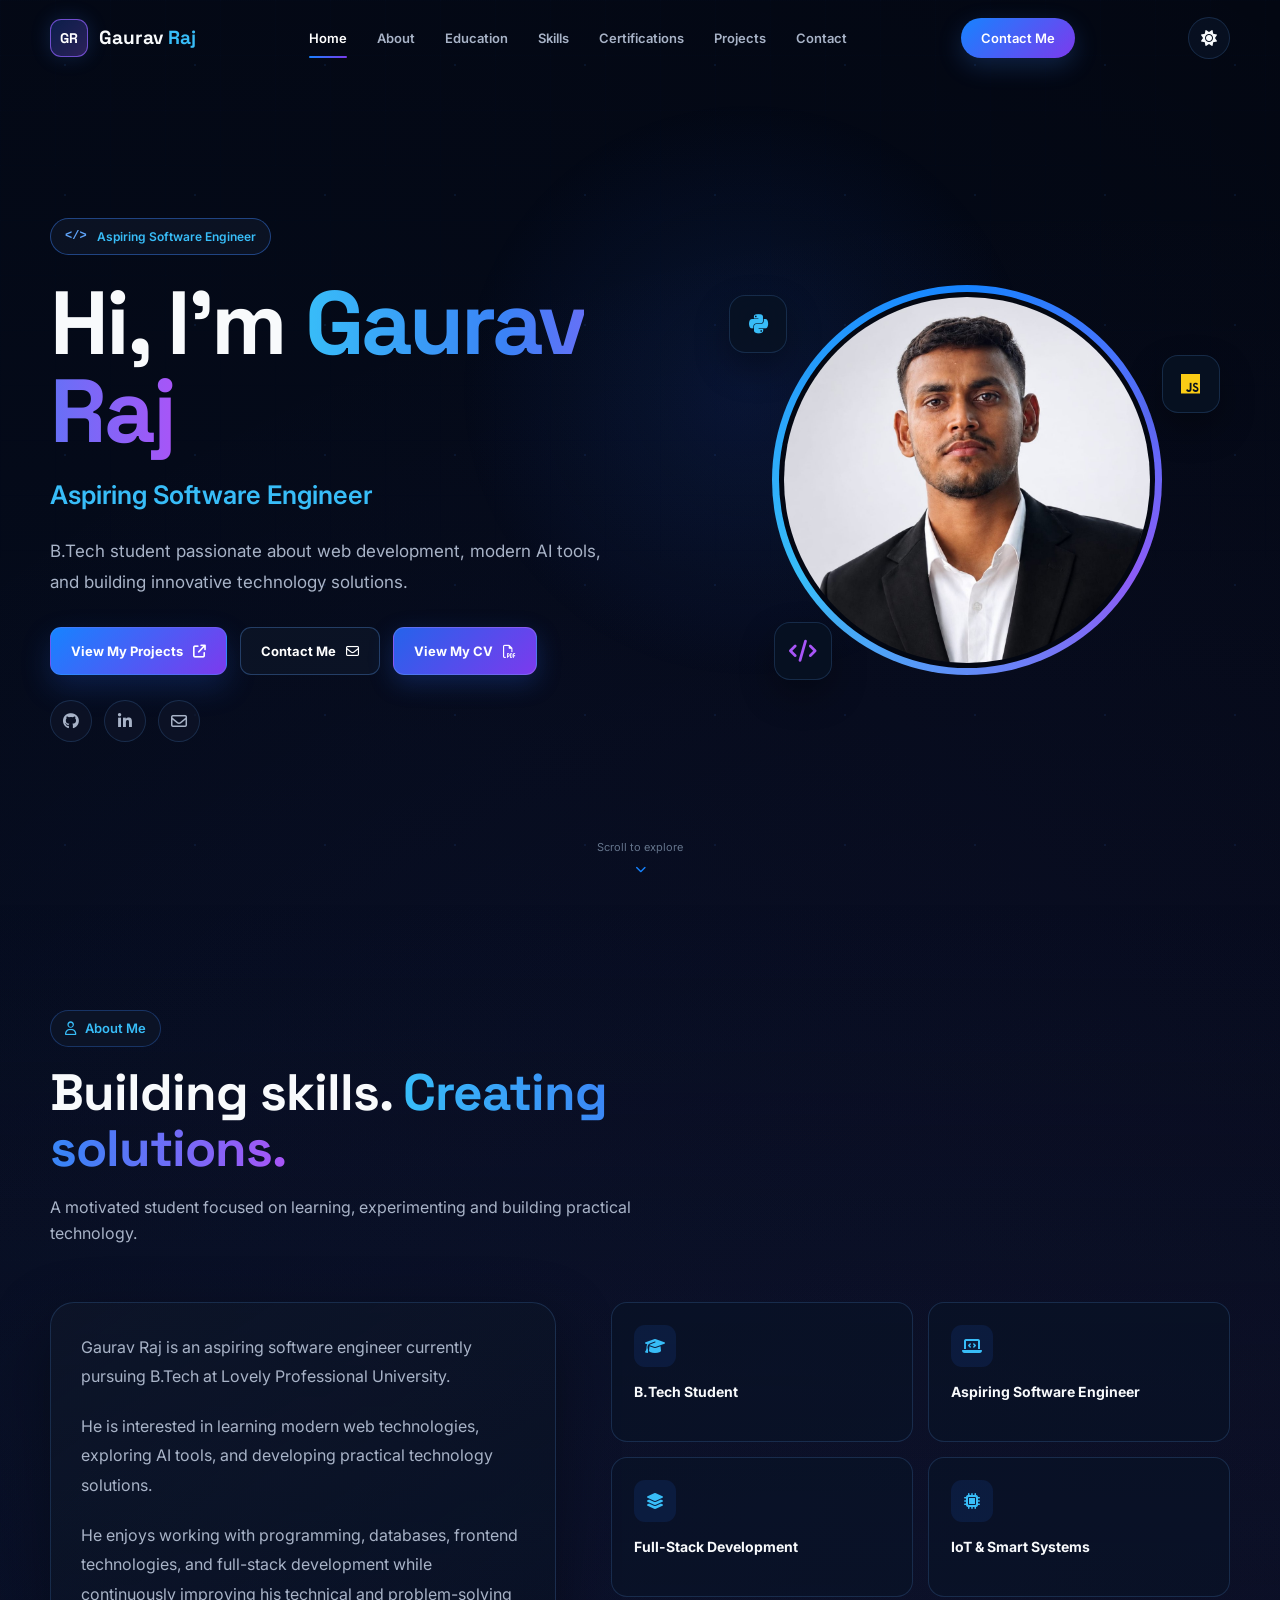
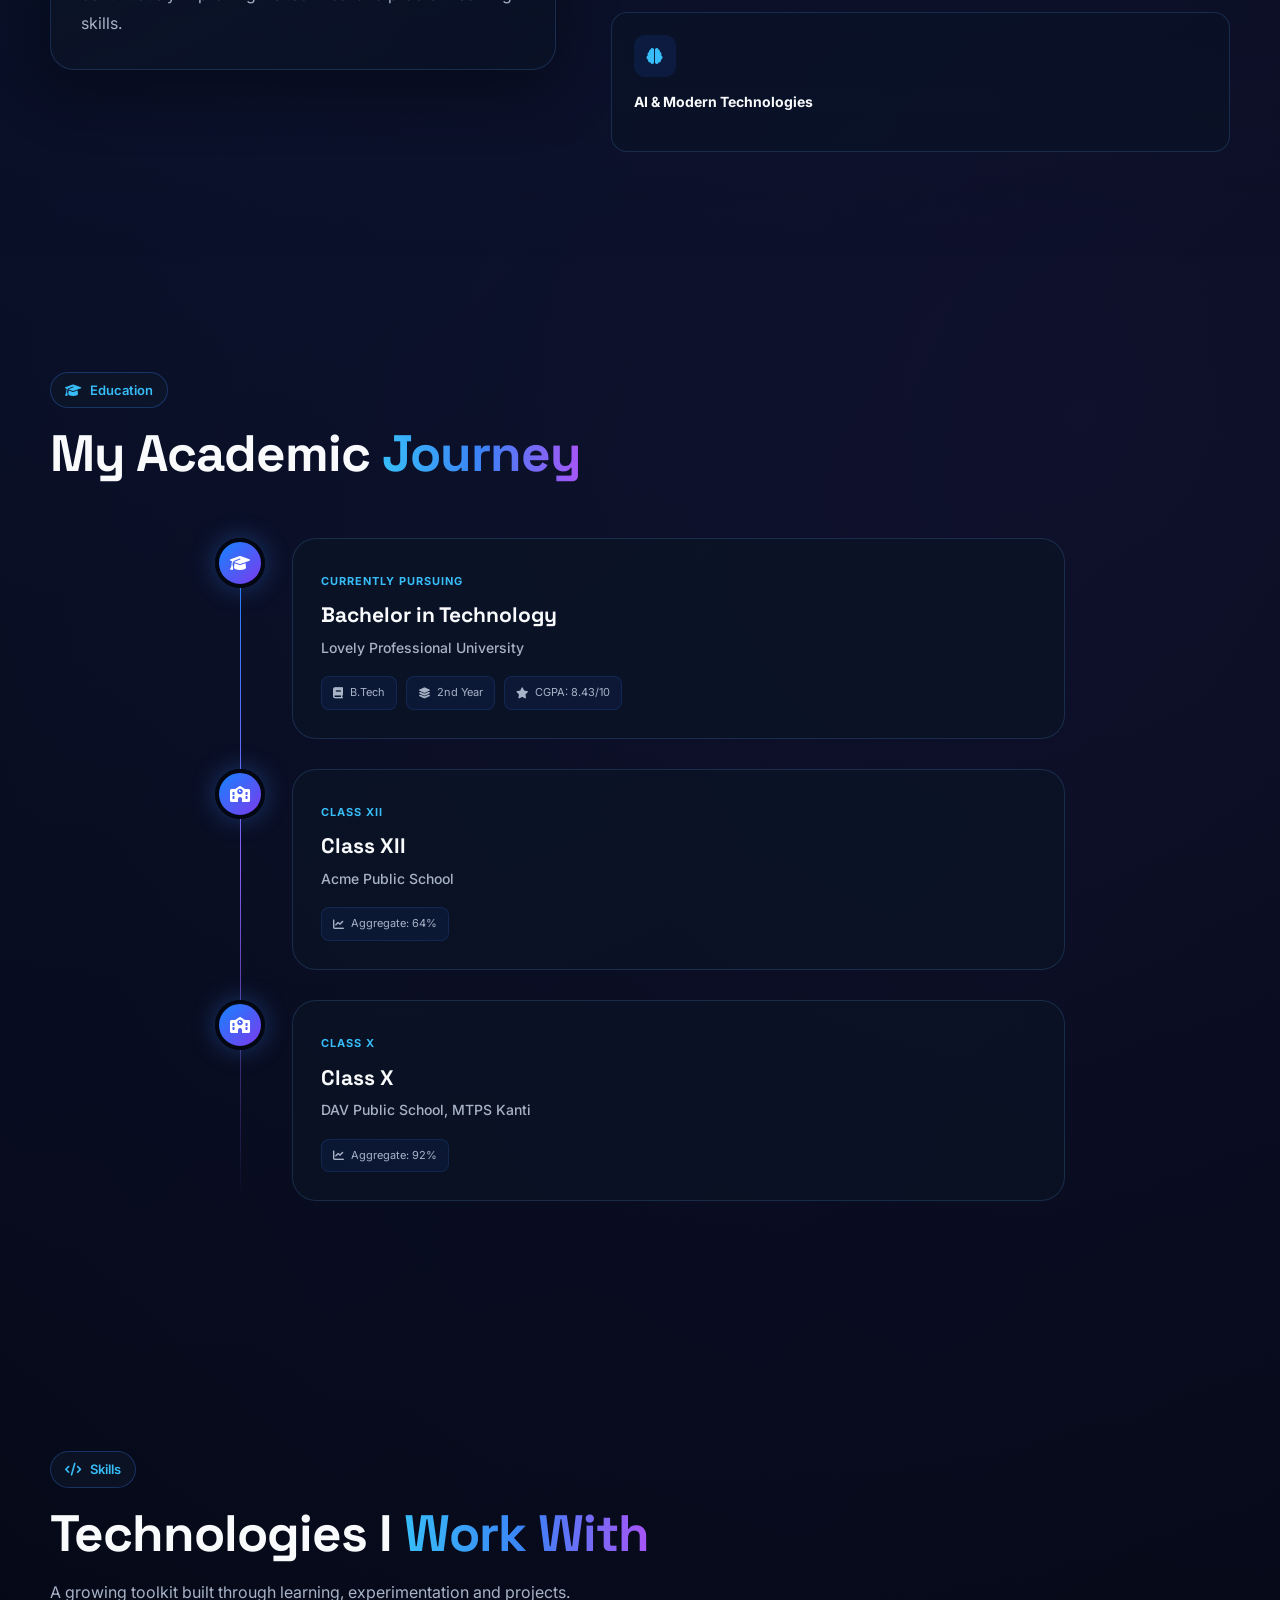
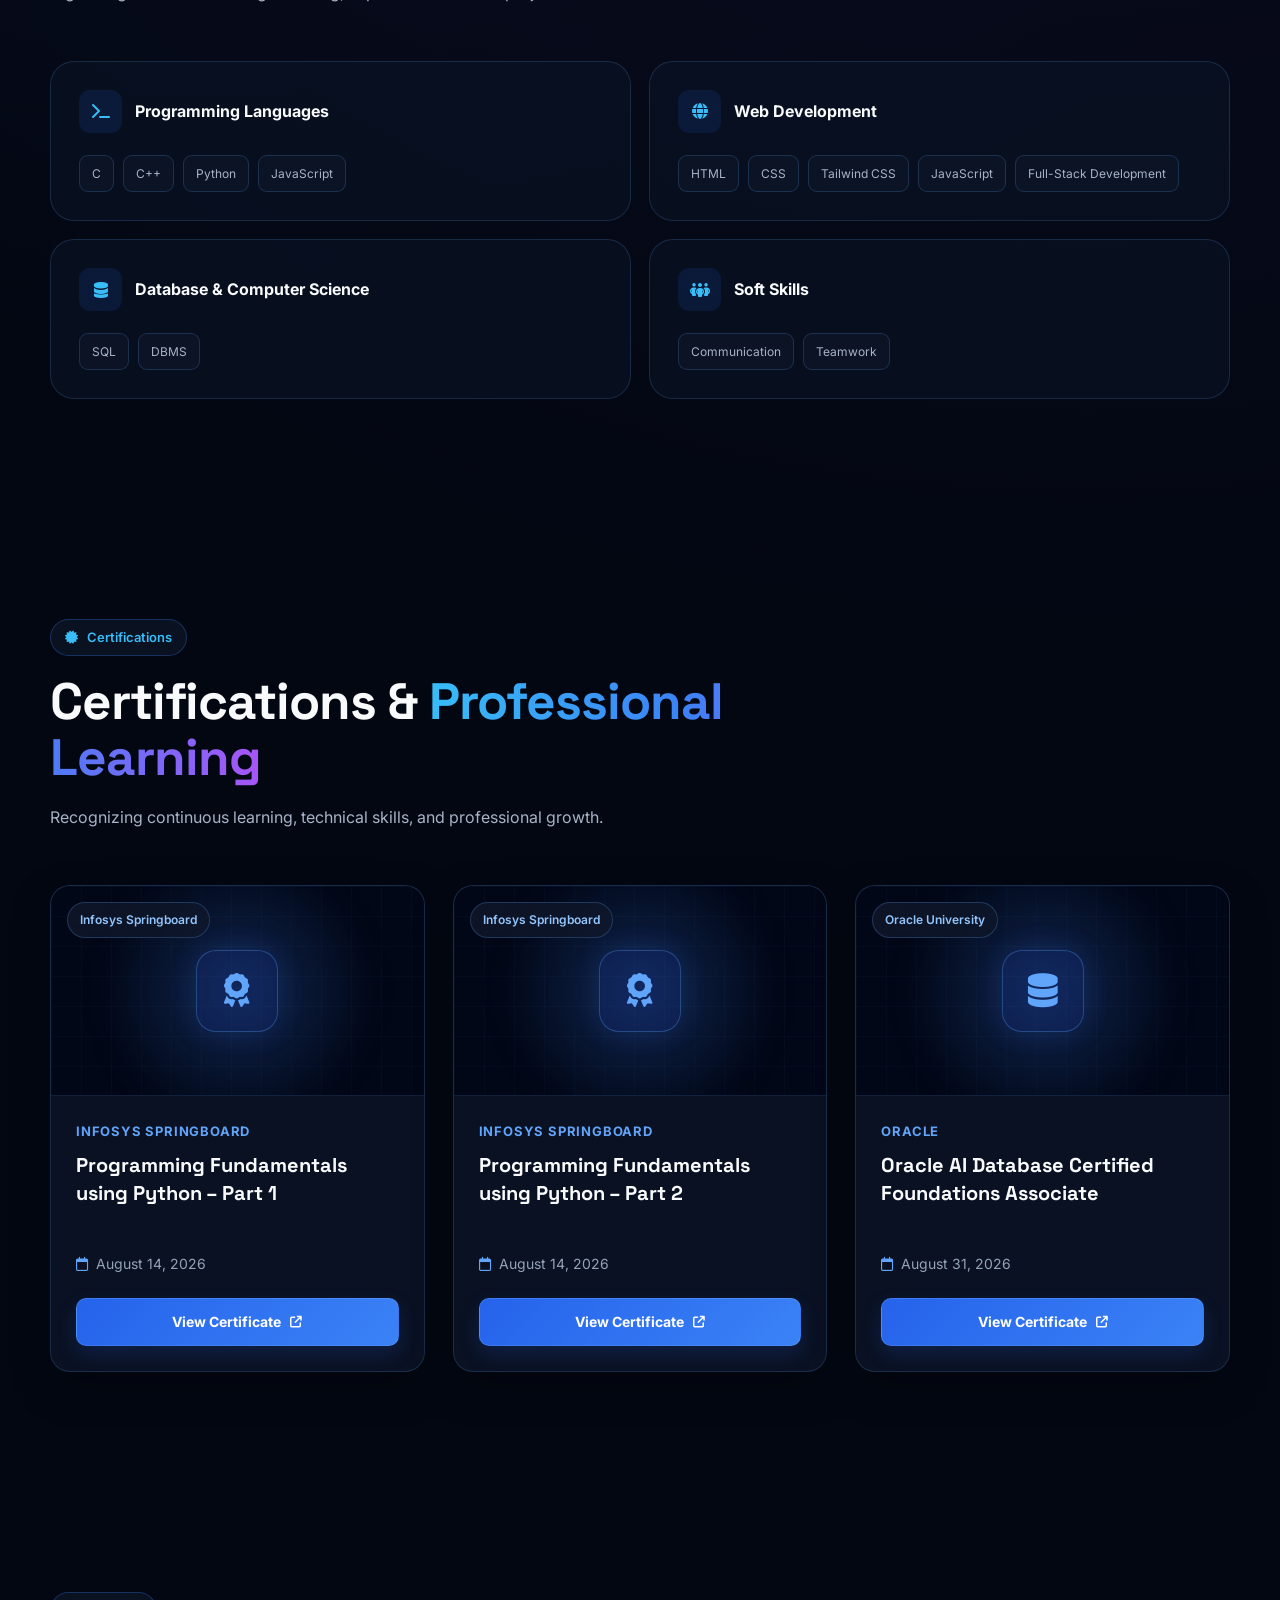
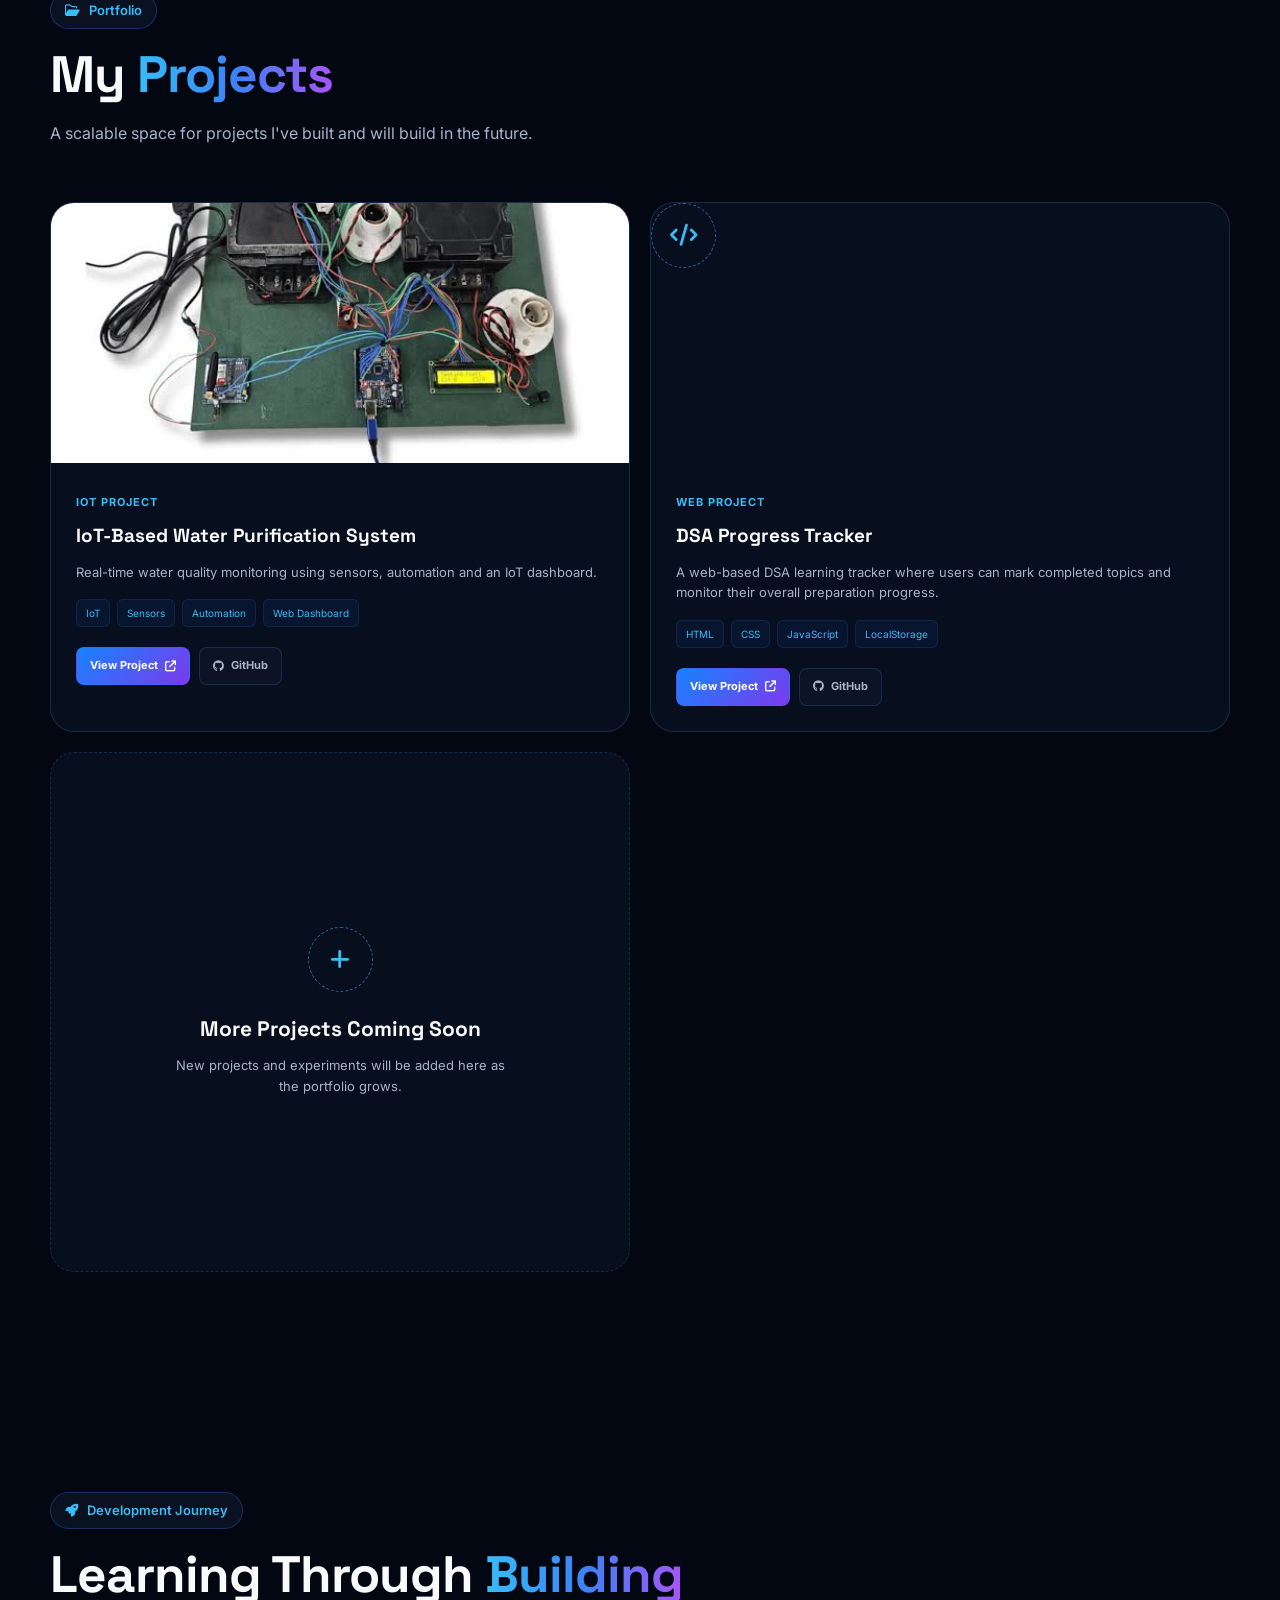
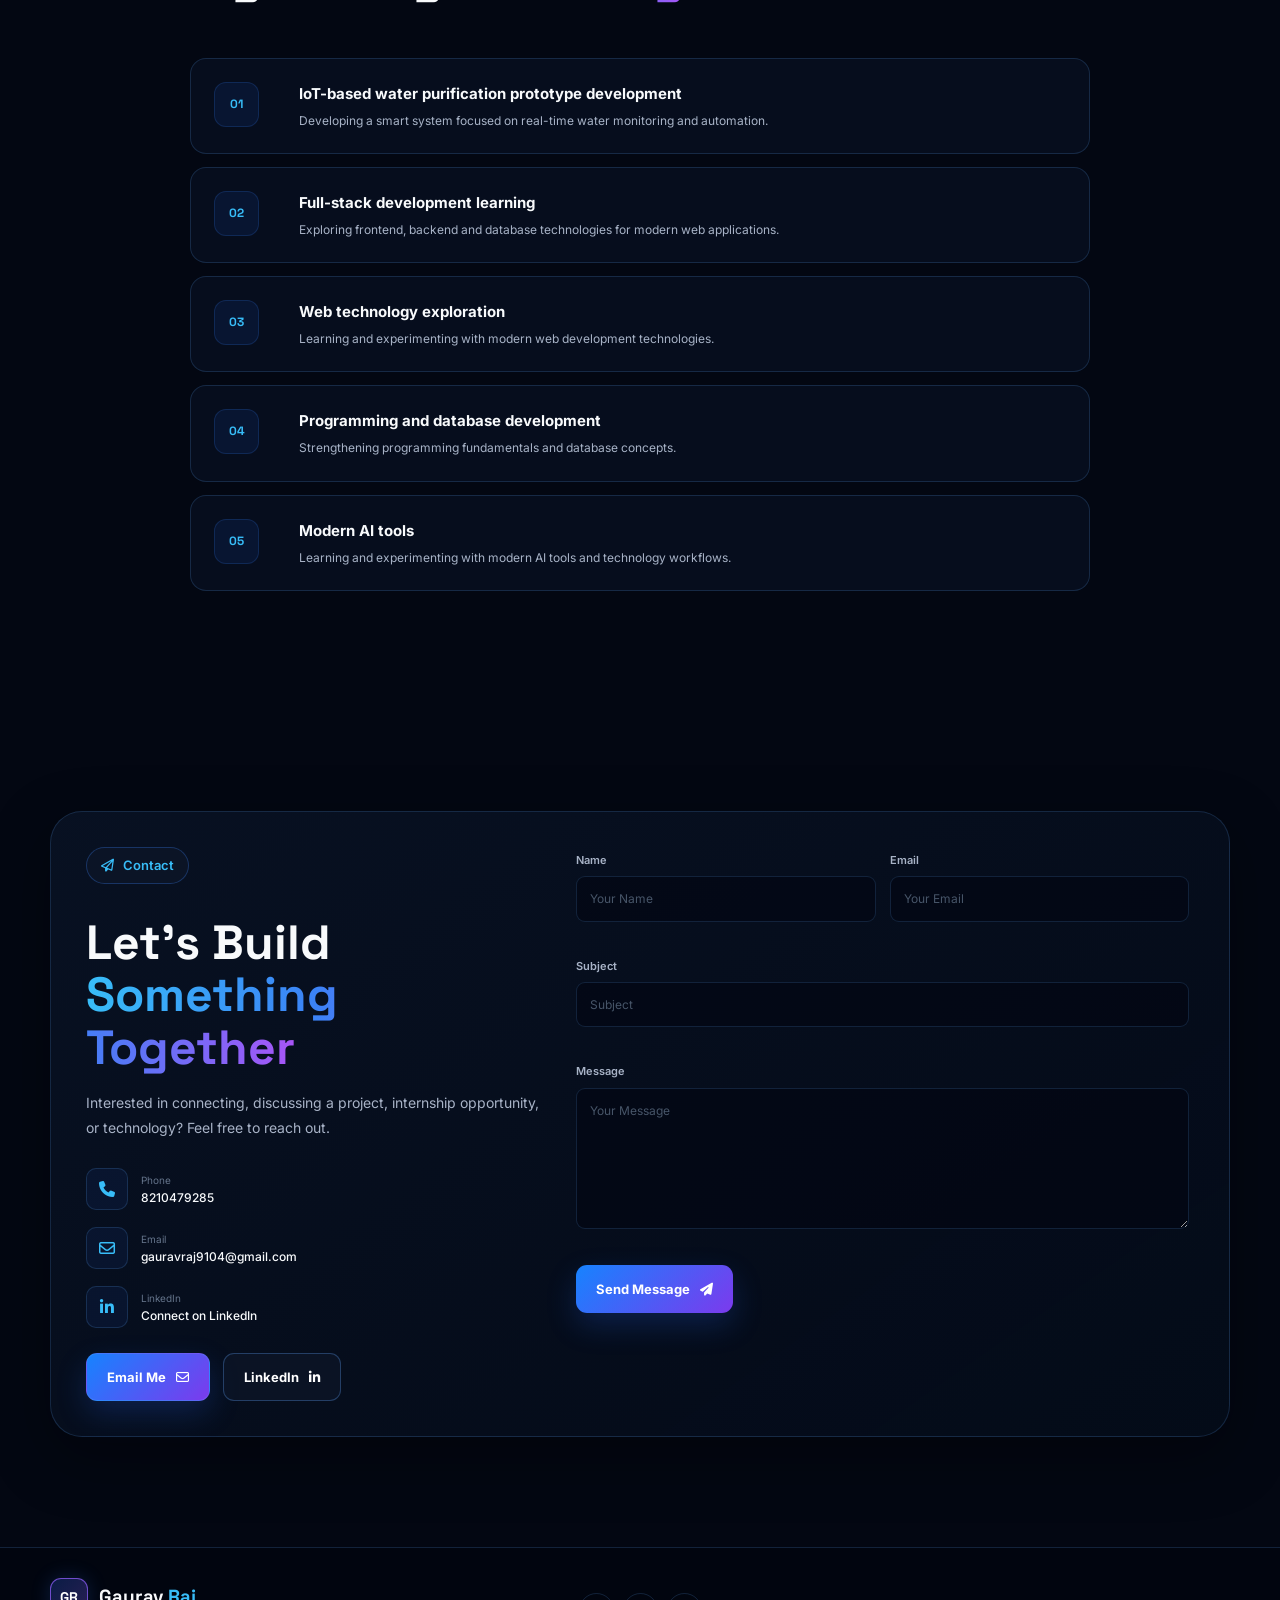
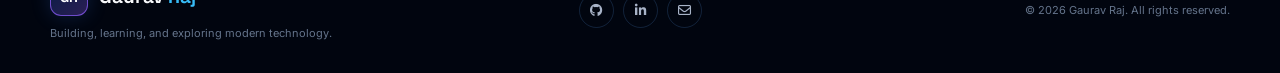
==== commit 58b73db7: "dsa tracker adding" ====
--- a/index.html
+++ b/index.html
@@ -1105,82 +1105,74 @@
             <!-- =====================================
                  PROJECT 2 — DSA TRACKER
             ====================================== -->
-
-            <article class="project-card">
-
-                <div class="project-card-image">
-
-                    <div class="coming-soon-icon">
-
-                        <i class="fa-solid fa-code"></i>
-
-                    </div>
-
-                </div>
-
-
-                <div class="project-card-content">
-
-                    <span class="project-type">
-                        Full-Stack Project
-                    </span>
-
-                    <h3>
-                        DSA Tracker
-                    </h3>
-
-                    <p>
-                        A full-stack web application for tracking
-                        Data Structures and Algorithms learning,
-                        topics, practicals and overall progress.
-                    </p>
-
-
-                    <div class="tech-tags">
-
-                        <span>
-                            Python
-                        </span>
-
-                        <span>
-                            Flask
-                        </span>
-
-                        <span>
-                            SQLite
-                        </span>
-
-                        <span>
-                            SQLAlchemy
-                        </span>
-
-                        <span>
-                            JavaScript
-                        </span>
-
-                    </div>
-
-
-                    <div class="project-card-buttons">
-
-                        <a
-                            href="https://github.com/gauravraj9104-debug/DSA_Tracker"
-                            target="_blank"
-                            rel="noopener noreferrer"
-                            class="small-btn github-small">
-
-                            <i class="fa-brands fa-github"></i>
-
-                            GitHub
-
-                        </a>
-
-                    </div>
-
-                </div>
-
-            </article>
-
+            <!-- =====================================
+     PROJECT 2 — DSA TRACKER
+====================================== -->
+
+<article class="project-card">
+
+    <div class="project-card-image">
+
+        <div class="coming-soon-icon">
+            <i class="fa-solid fa-code"></i>
+        </div>
+
+    </div>
+
+    <div class="project-card-content">
+
+        <span class="project-type">
+            Web Project
+        </span>
+
+        <h3>
+            DSA Progress Tracker
+        </h3>
+
+        <p>
+            A web-based DSA learning tracker where users can
+            mark completed topics and monitor their overall
+            preparation progress.
+        </p>
+
+        <div class="tech-tags">
+
+            <span>HTML</span>
+            <span>CSS</span>
+            <span>JavaScript</span>
+            <span>LocalStorage</span>
+
+        </div>
+
+        <div class="project-card-buttons">
+
+            <a
+                href="https://gauravraj9104-debug.github.io/DSA-Progress-Tracker/"
+                target="_blank"
+                rel="noopener noreferrer"
+                class="small-btn primary-small">
+
+                View Project
+                <i class="fa-solid fa-arrow-up-right-from-square"></i>
+
+            </a>
+
+            <a
+                href="https://github.com/gauravraj9104-debug/DSA-Progress-Tracker"
+                target="_blank"
+                rel="noopener noreferrer"
+                class="small-btn github-small">
+
+                <i class="fa-brands fa-github"></i>
+                GitHub
+
+            </a>
+
+        </div>
+
+    </div>
+
+</article>
 
 
             <!-- =====================================
--- a/style.css
+++ b/style.css
@@ -4340,3 +4340,29 @@
     background: #ffffff !important;
     color: #0f172a !important;
 }
+/* =========================================
+   FIX PROFILE PHOTO - NORMAL & STABLE
+========================================= */
+
+.profile-image {
+    filter: none !important;
+    opacity: 1 !important;
+    transition: none !important;
+    animation: none !important;
+}
+
+.profile-image-wrapper {
+    filter: none !important;
+    opacity: 1 !important;
+    animation: none !important;
+    transition: none !important;
+}
+
+.profile-ring {
+    animation: none !important;
+}
+
+.profile-glow {
+    display: none !important;
+    animation: none !important;
+}
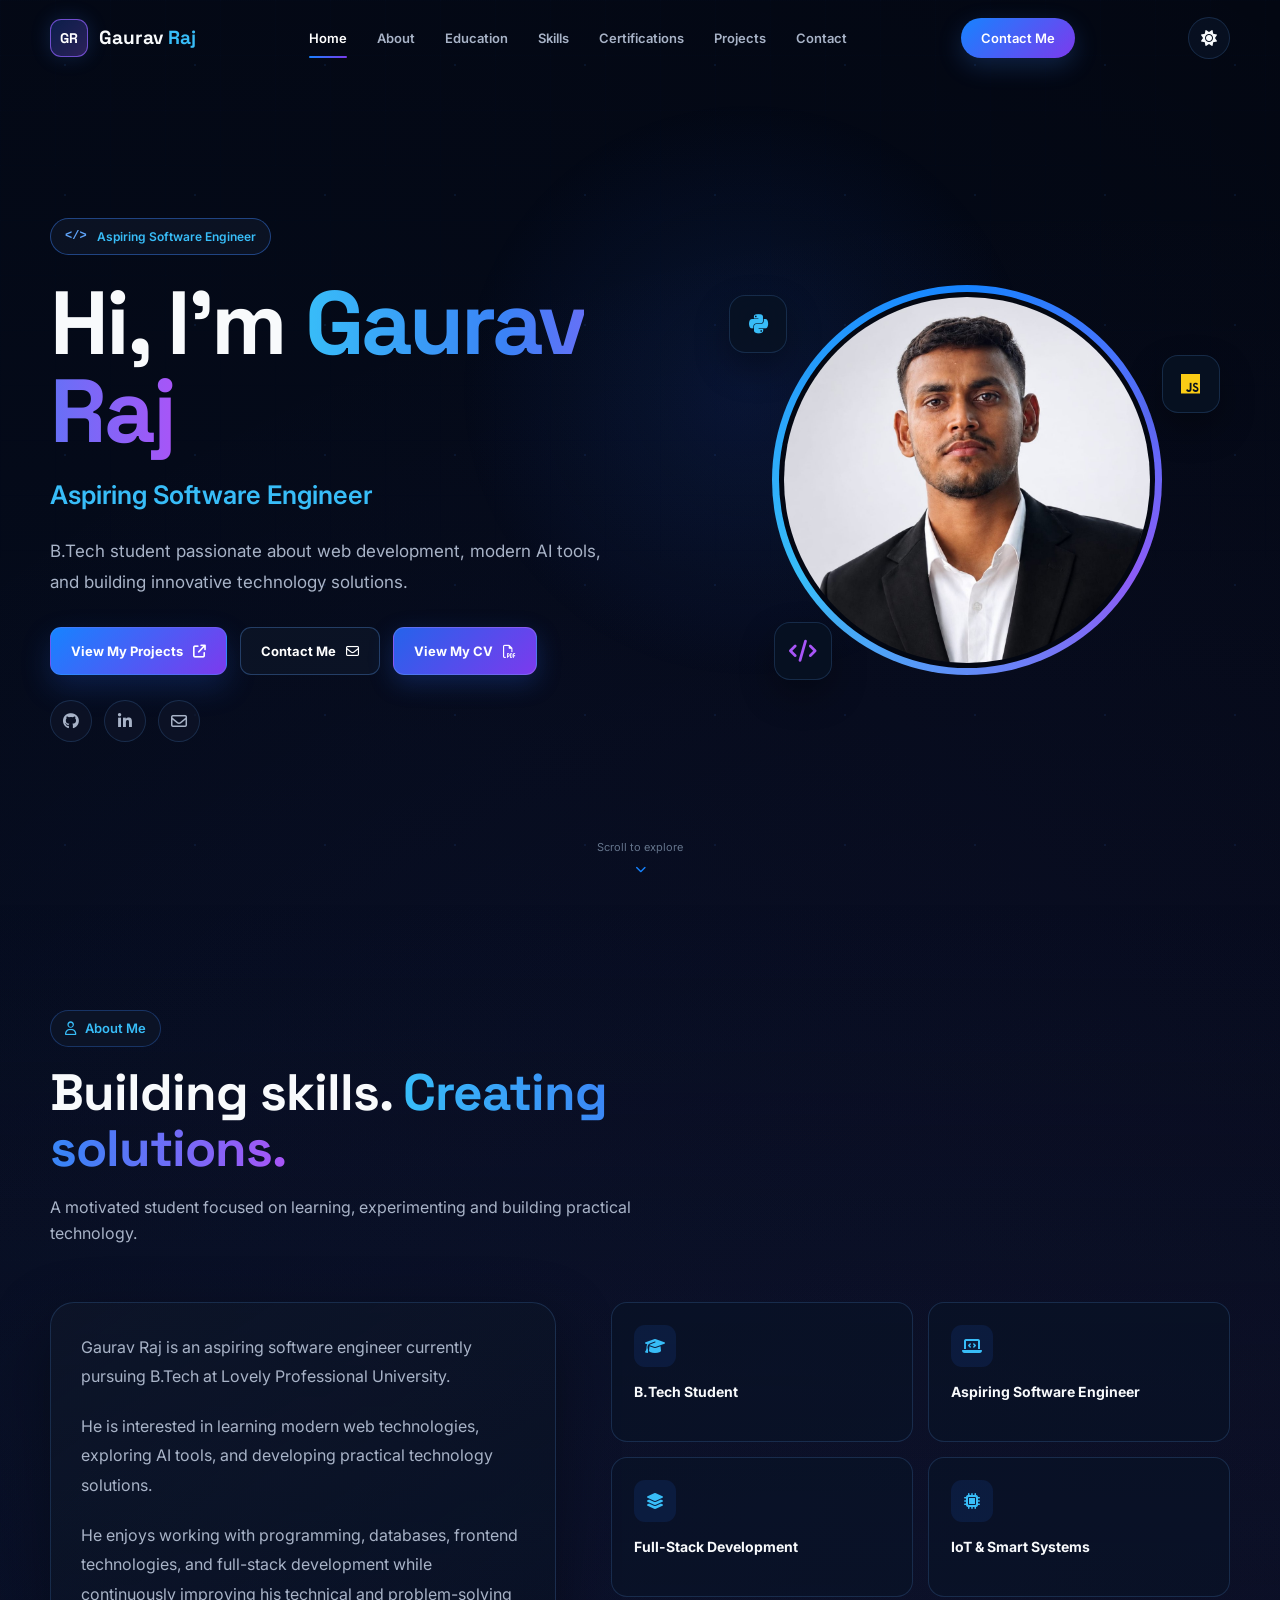
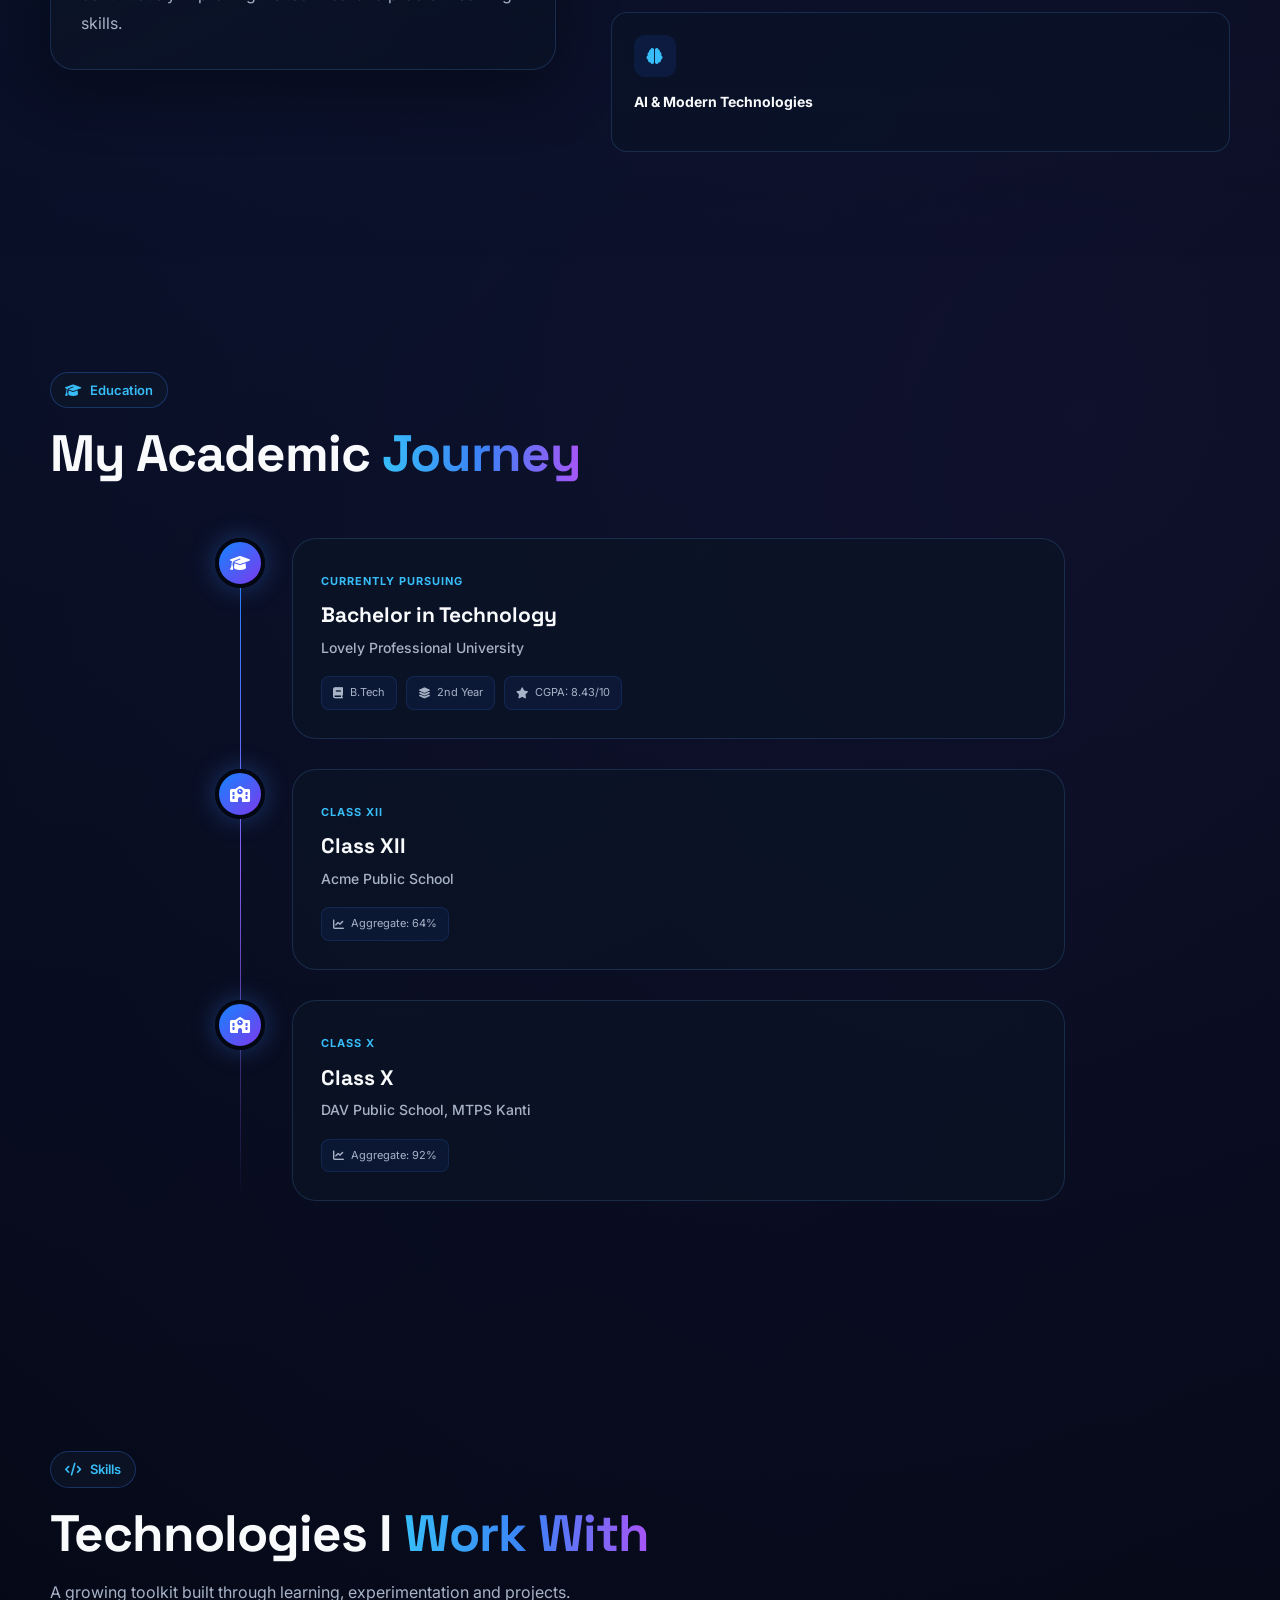
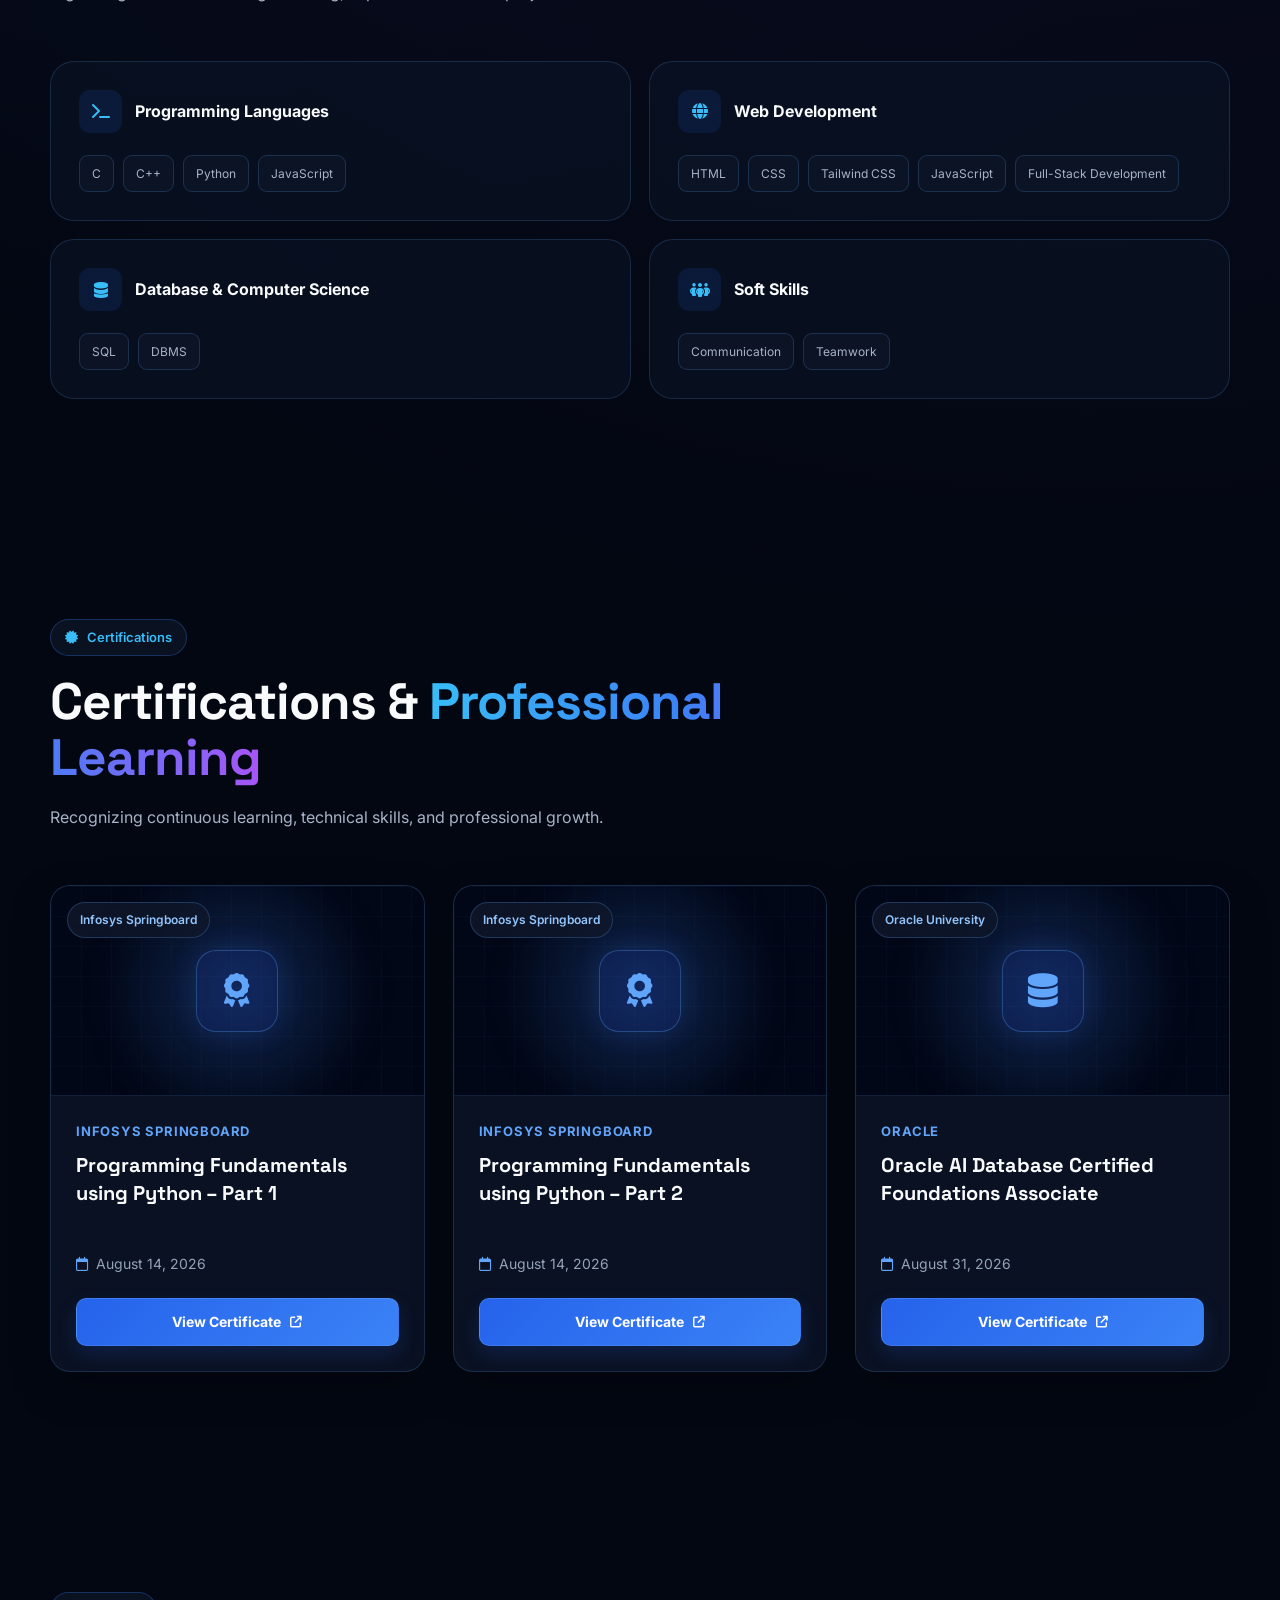
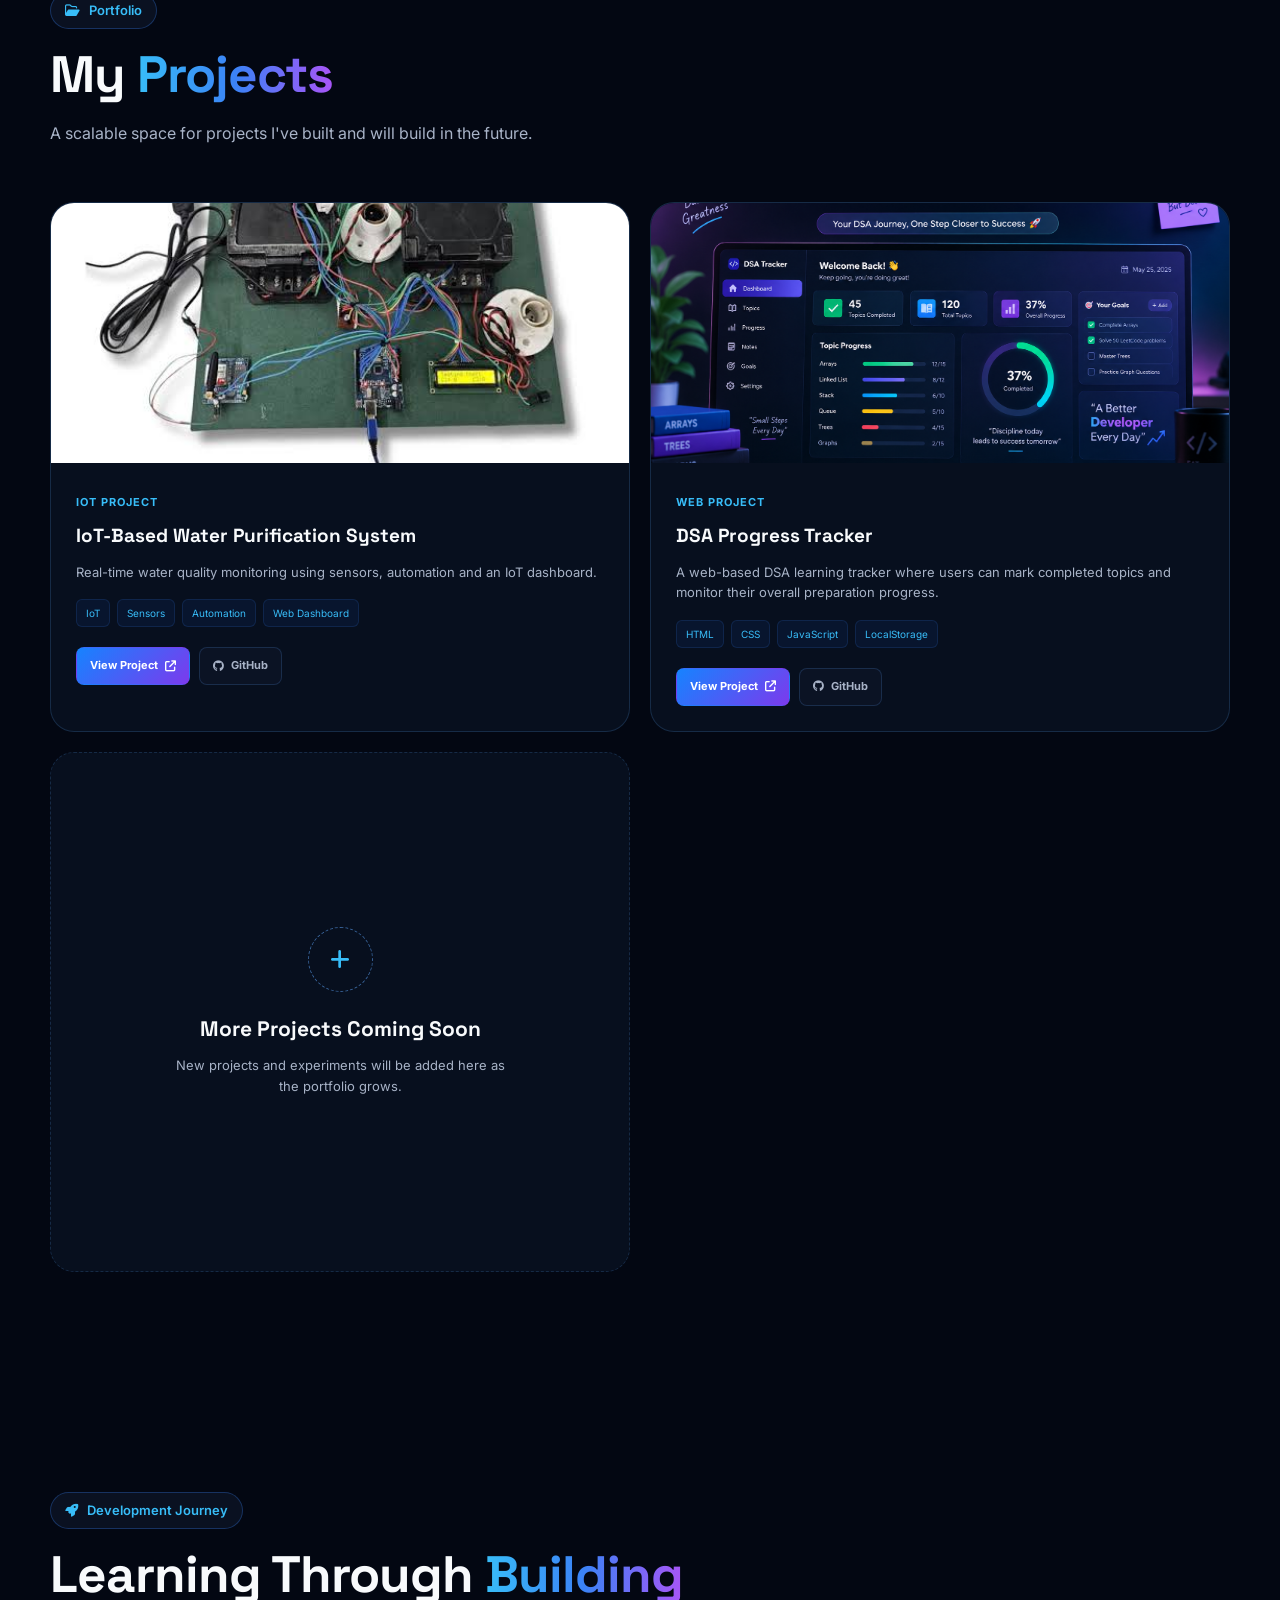
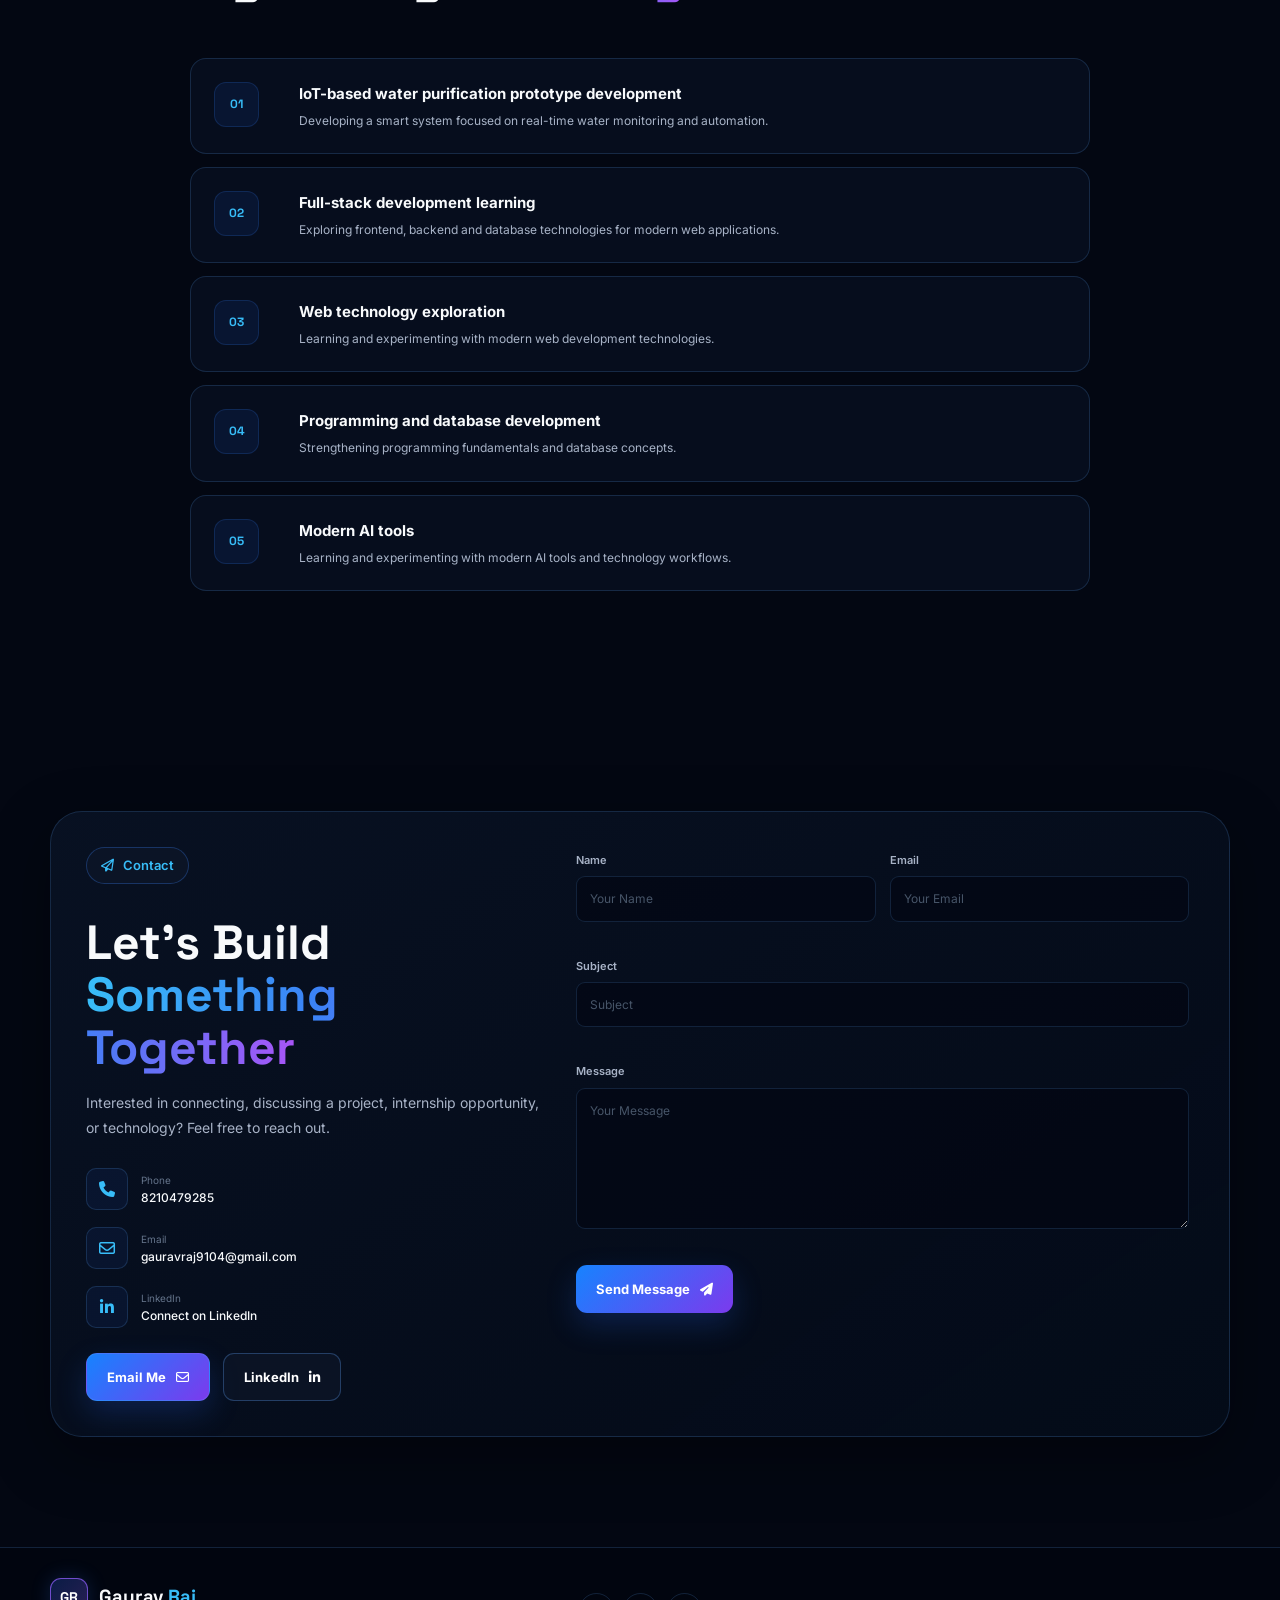
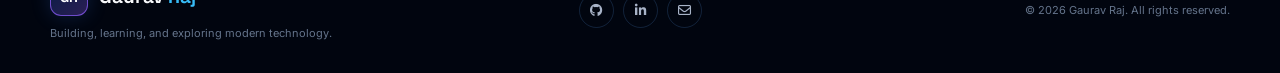
==== commit b5b65e8c: "done images update" ====
--- a/index.html
+++ b/index.html
@@ -1112,10 +1112,12 @@
 <article class="project-card">
 
     <div class="project-card-image">
-
-        <div class="coming-soon-icon">
-            <i class="fa-solid fa-code"></i>
-        </div>
+        <img
+        src="dsa-tracker.png"
+        alt="DSA Progress Tracker">
+
+
+        
 
     </div>
 
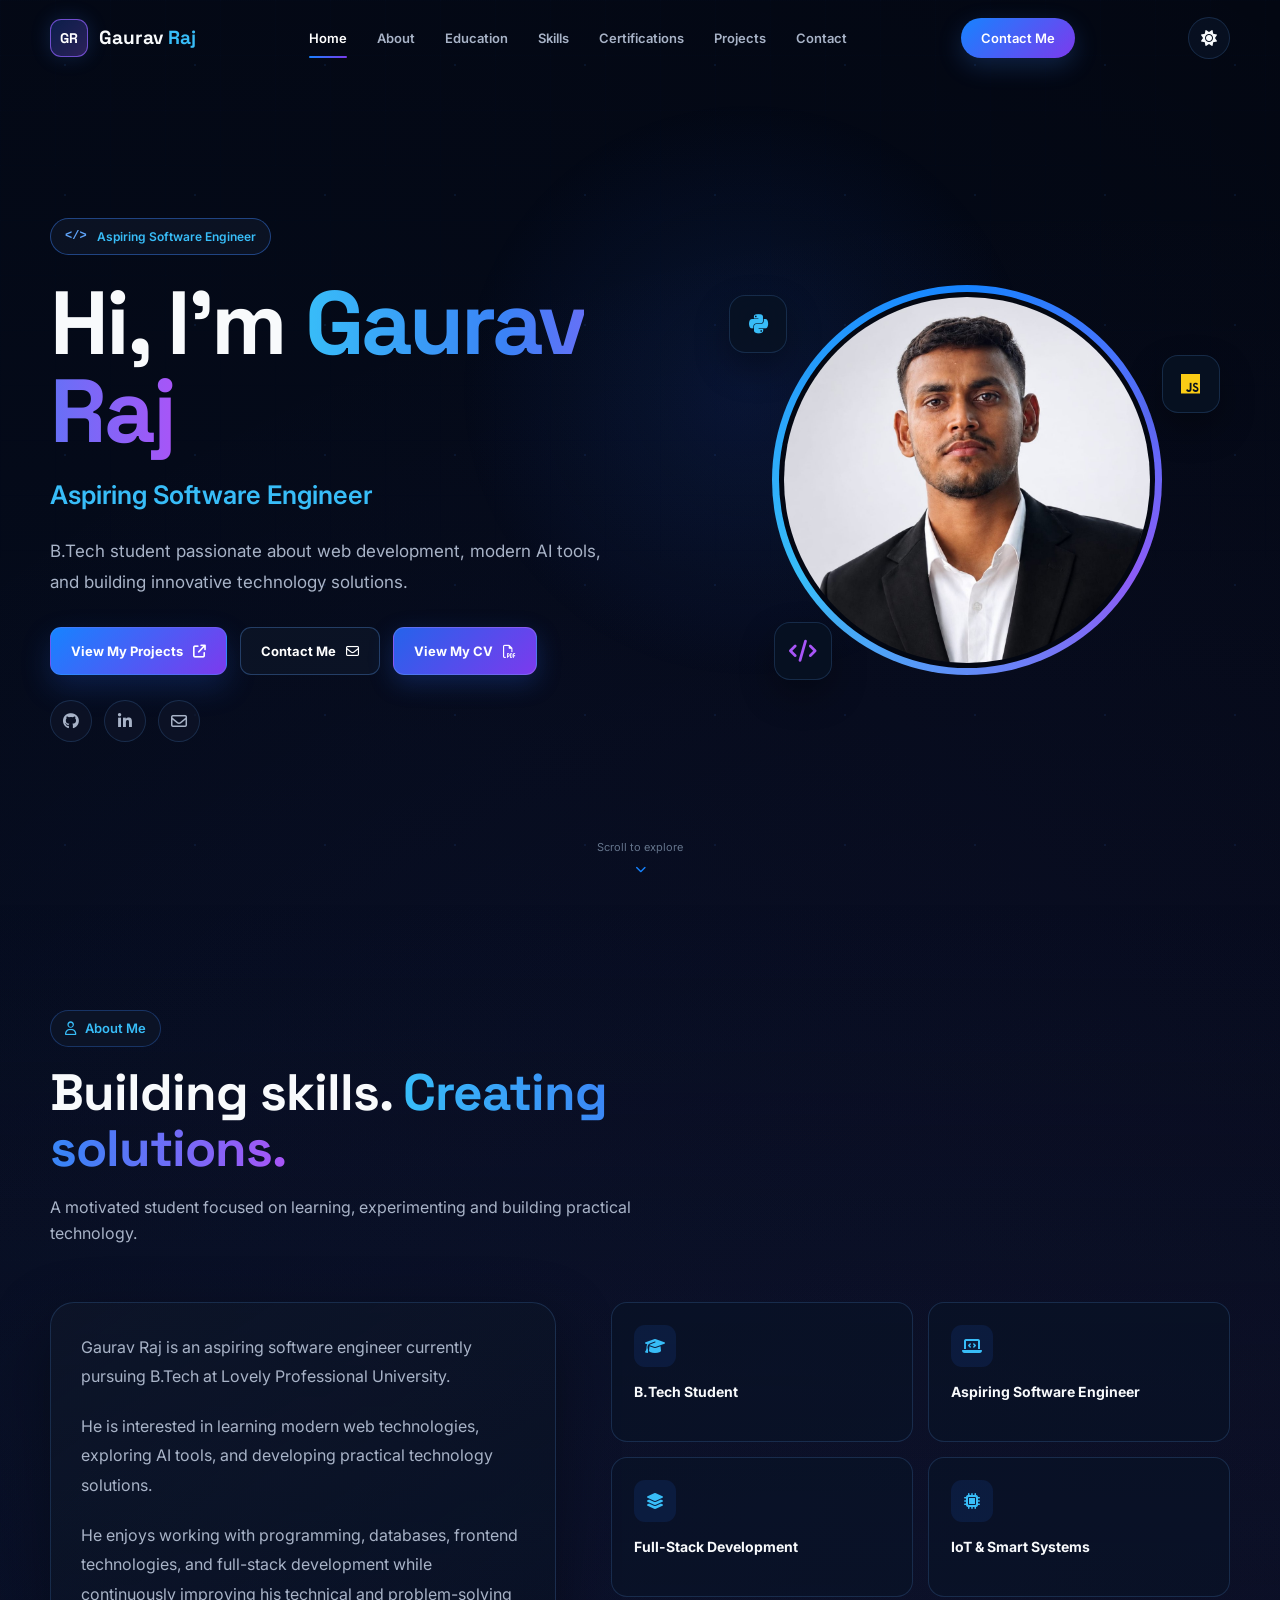
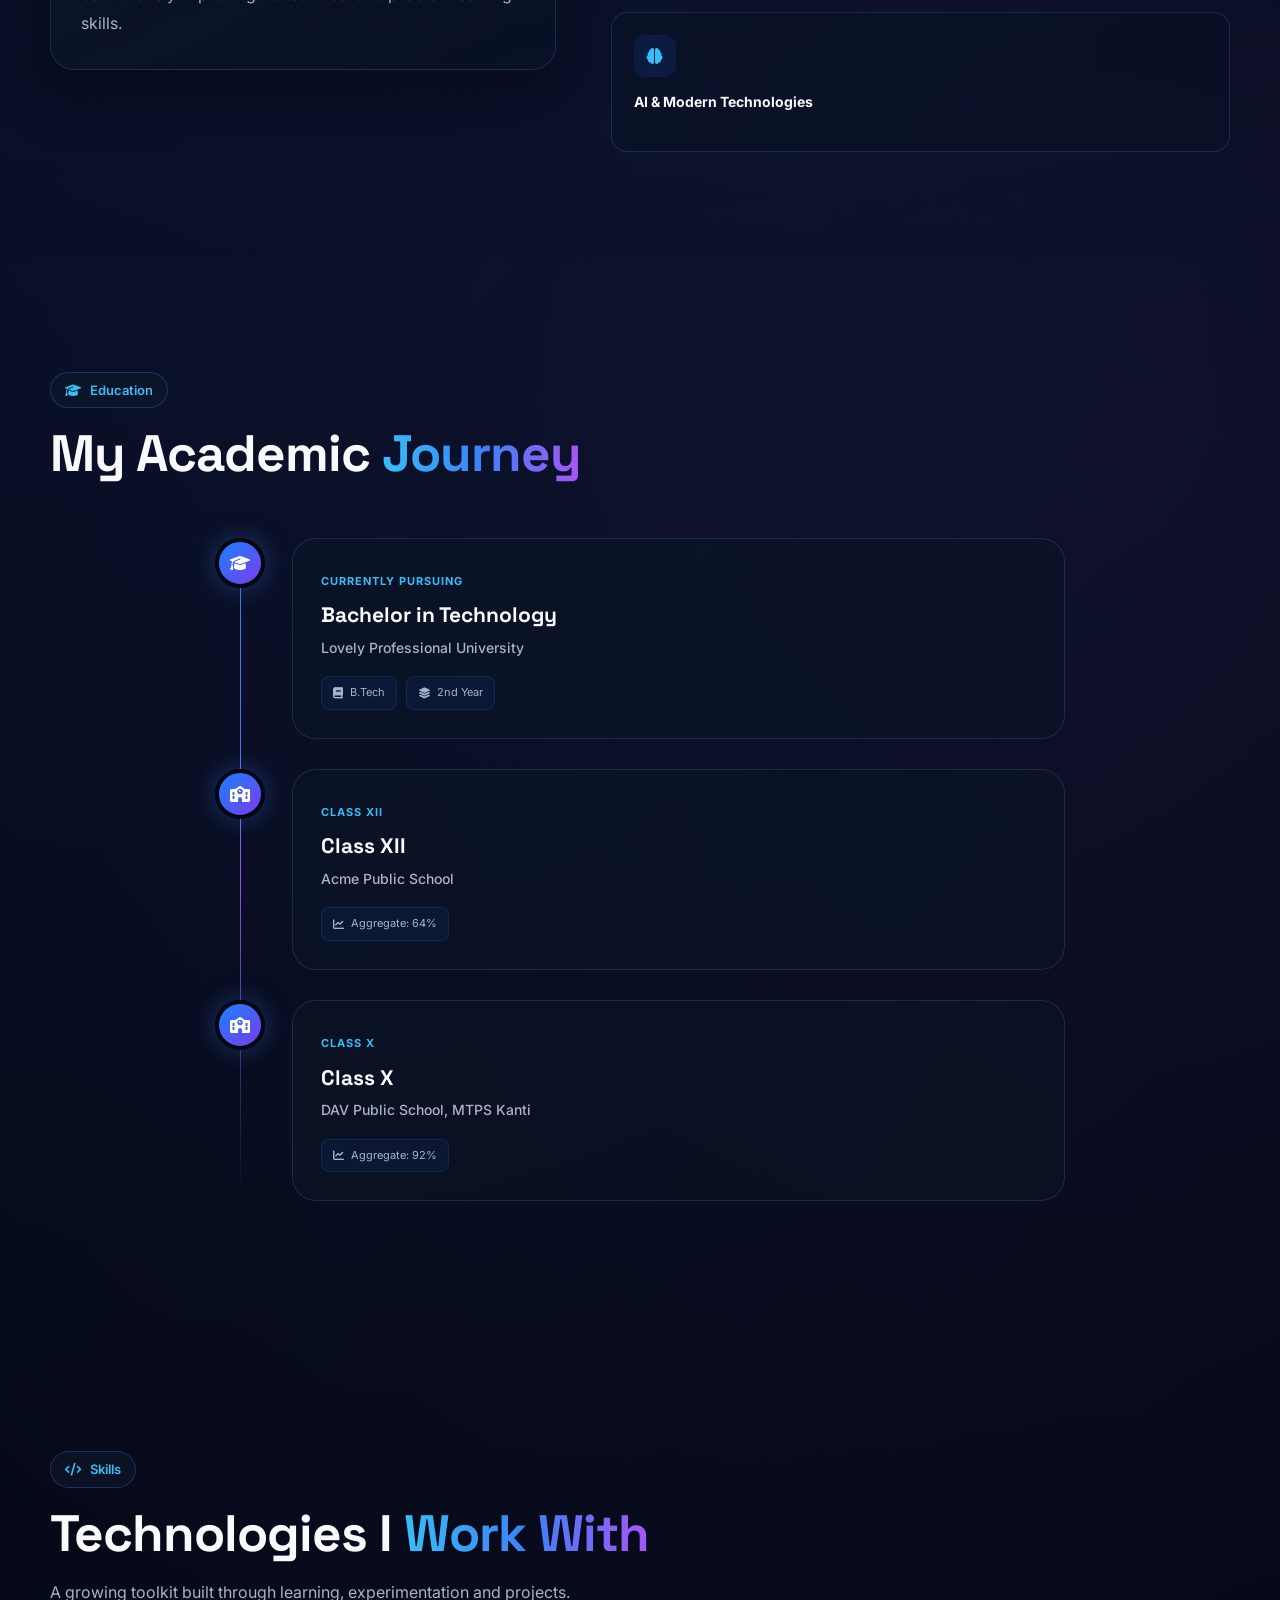
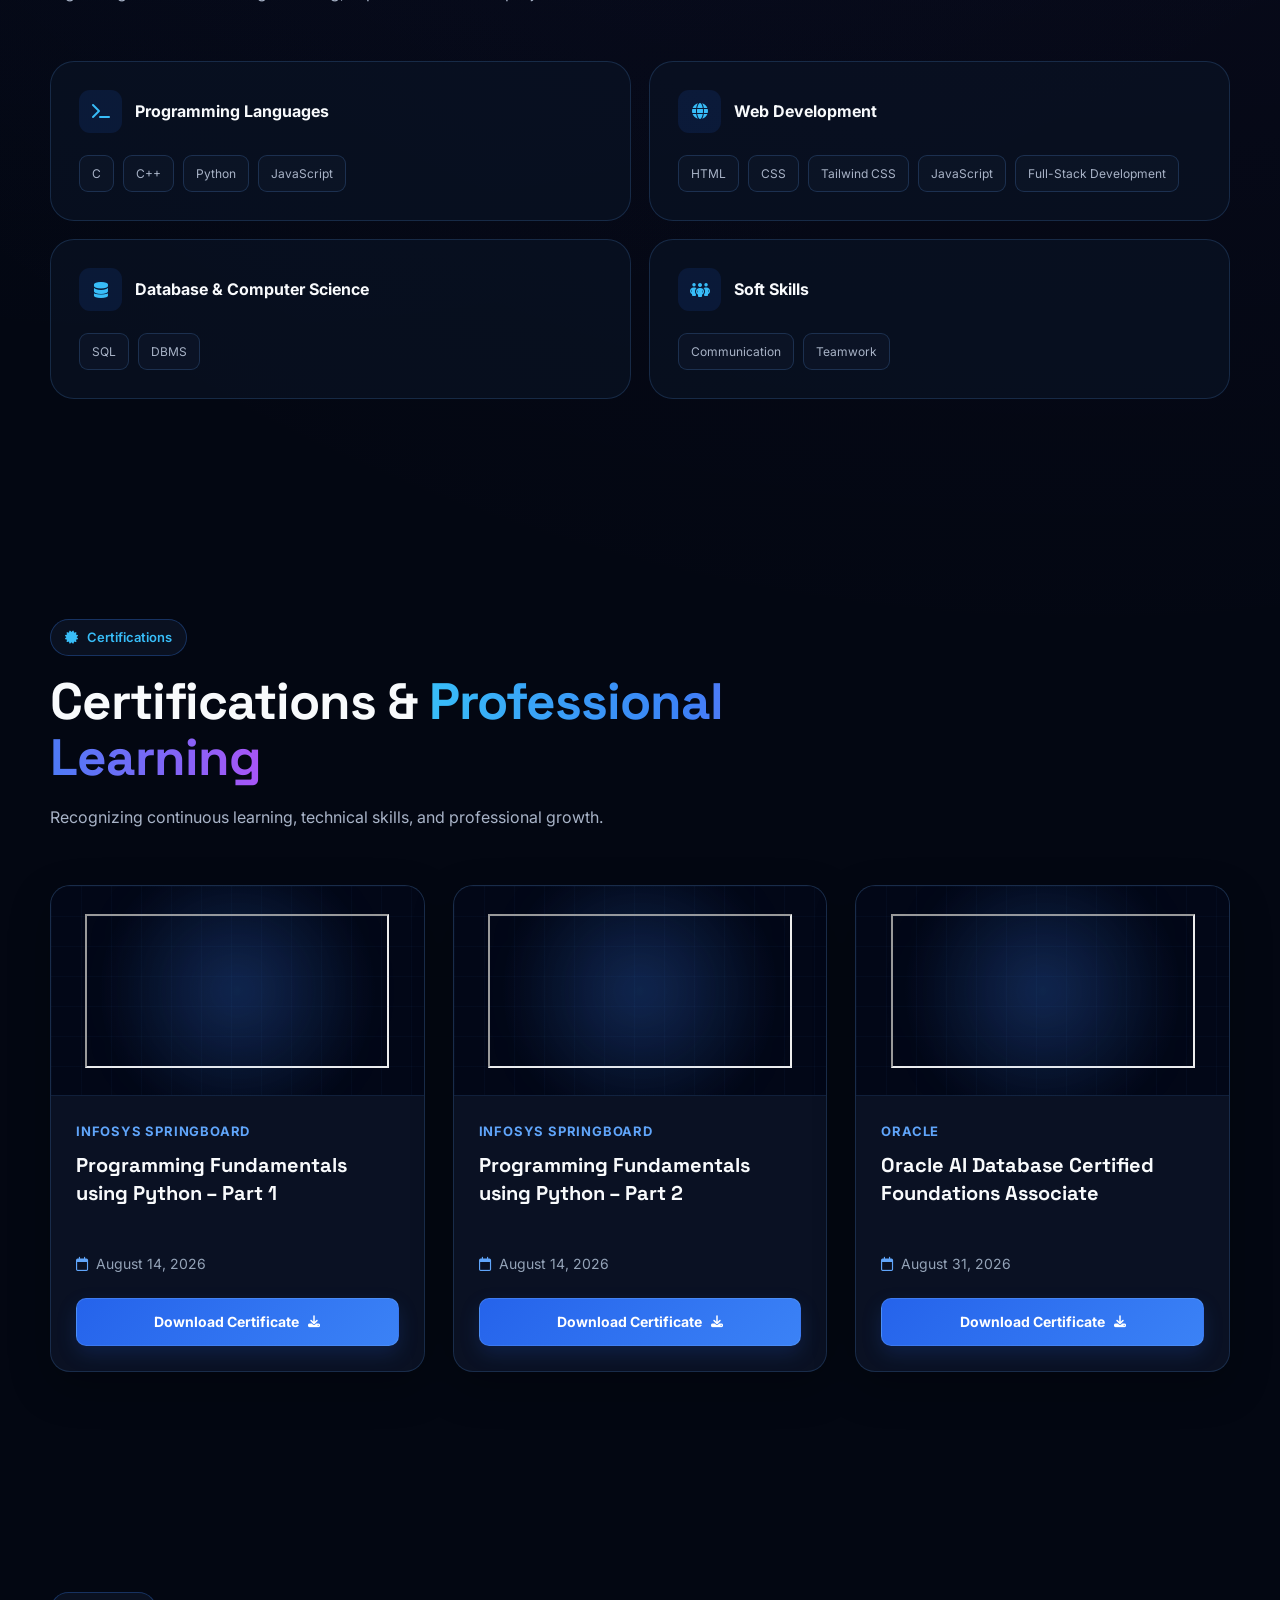
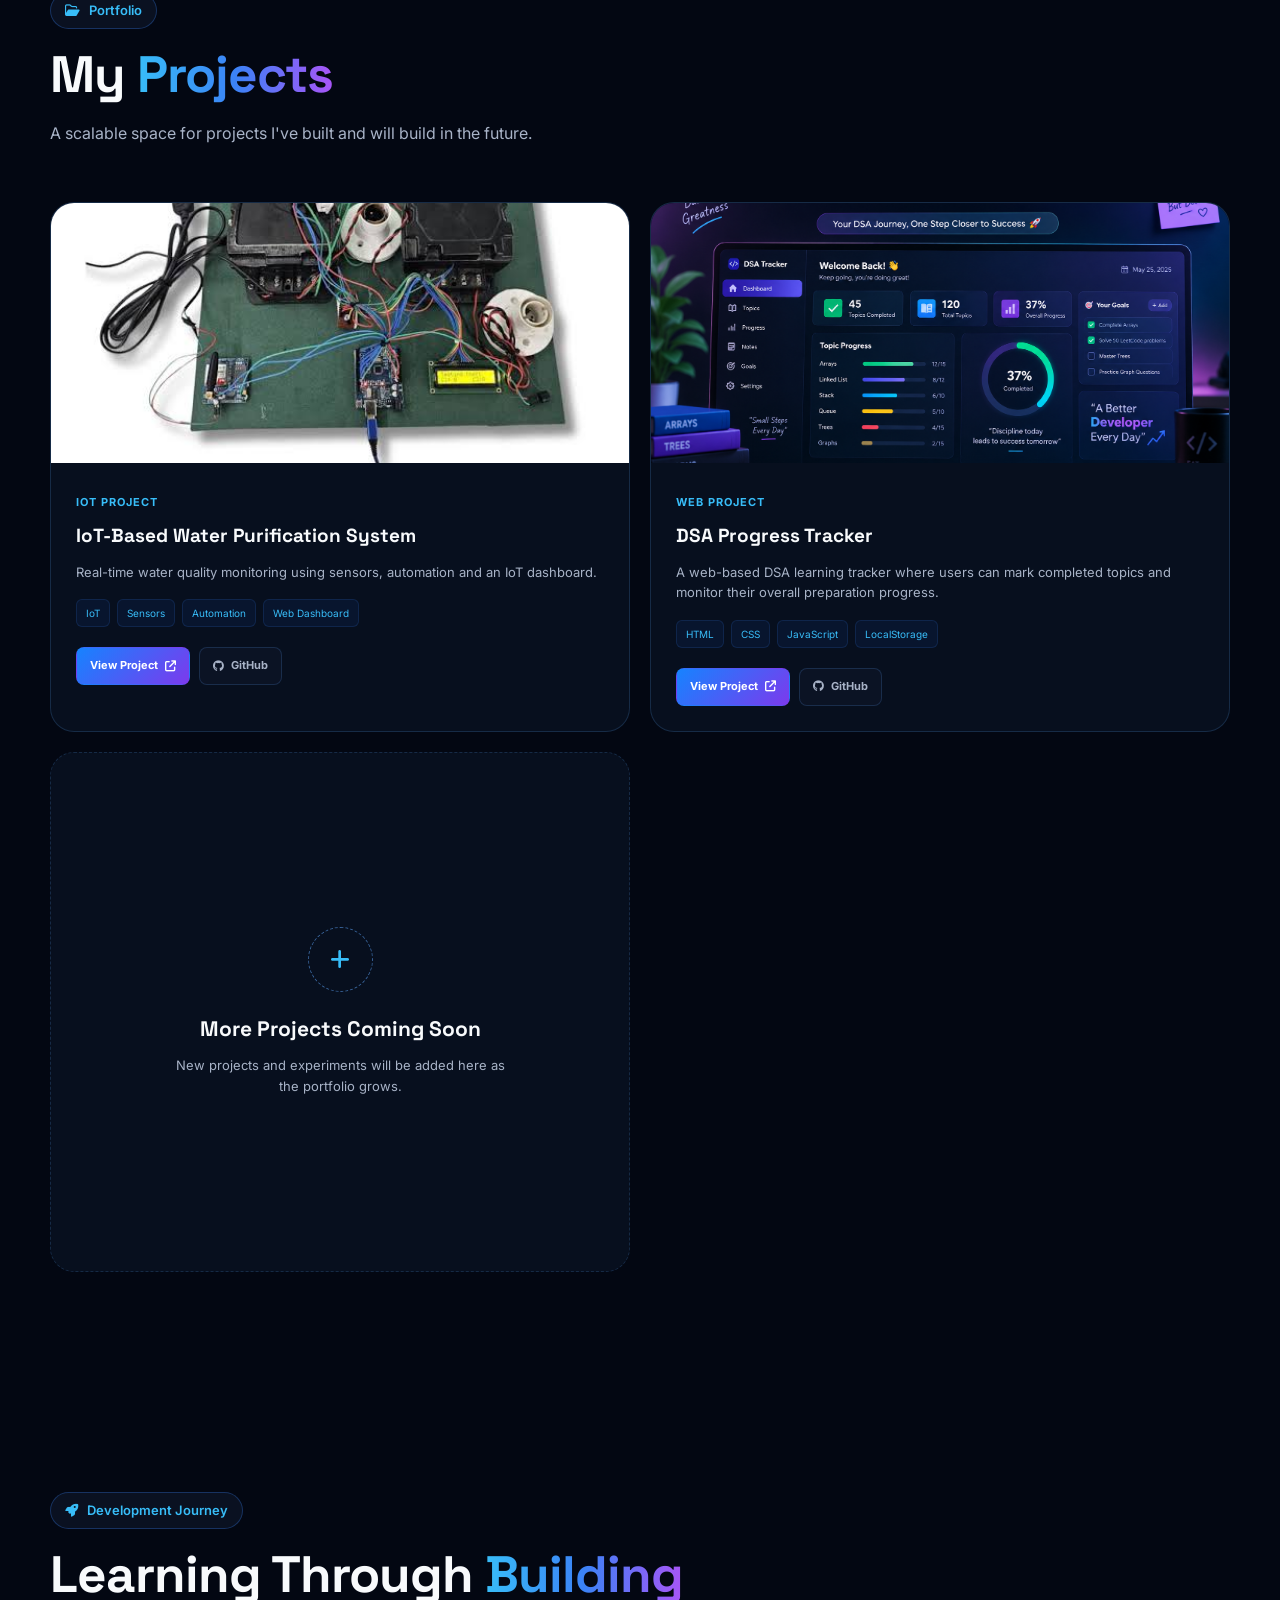
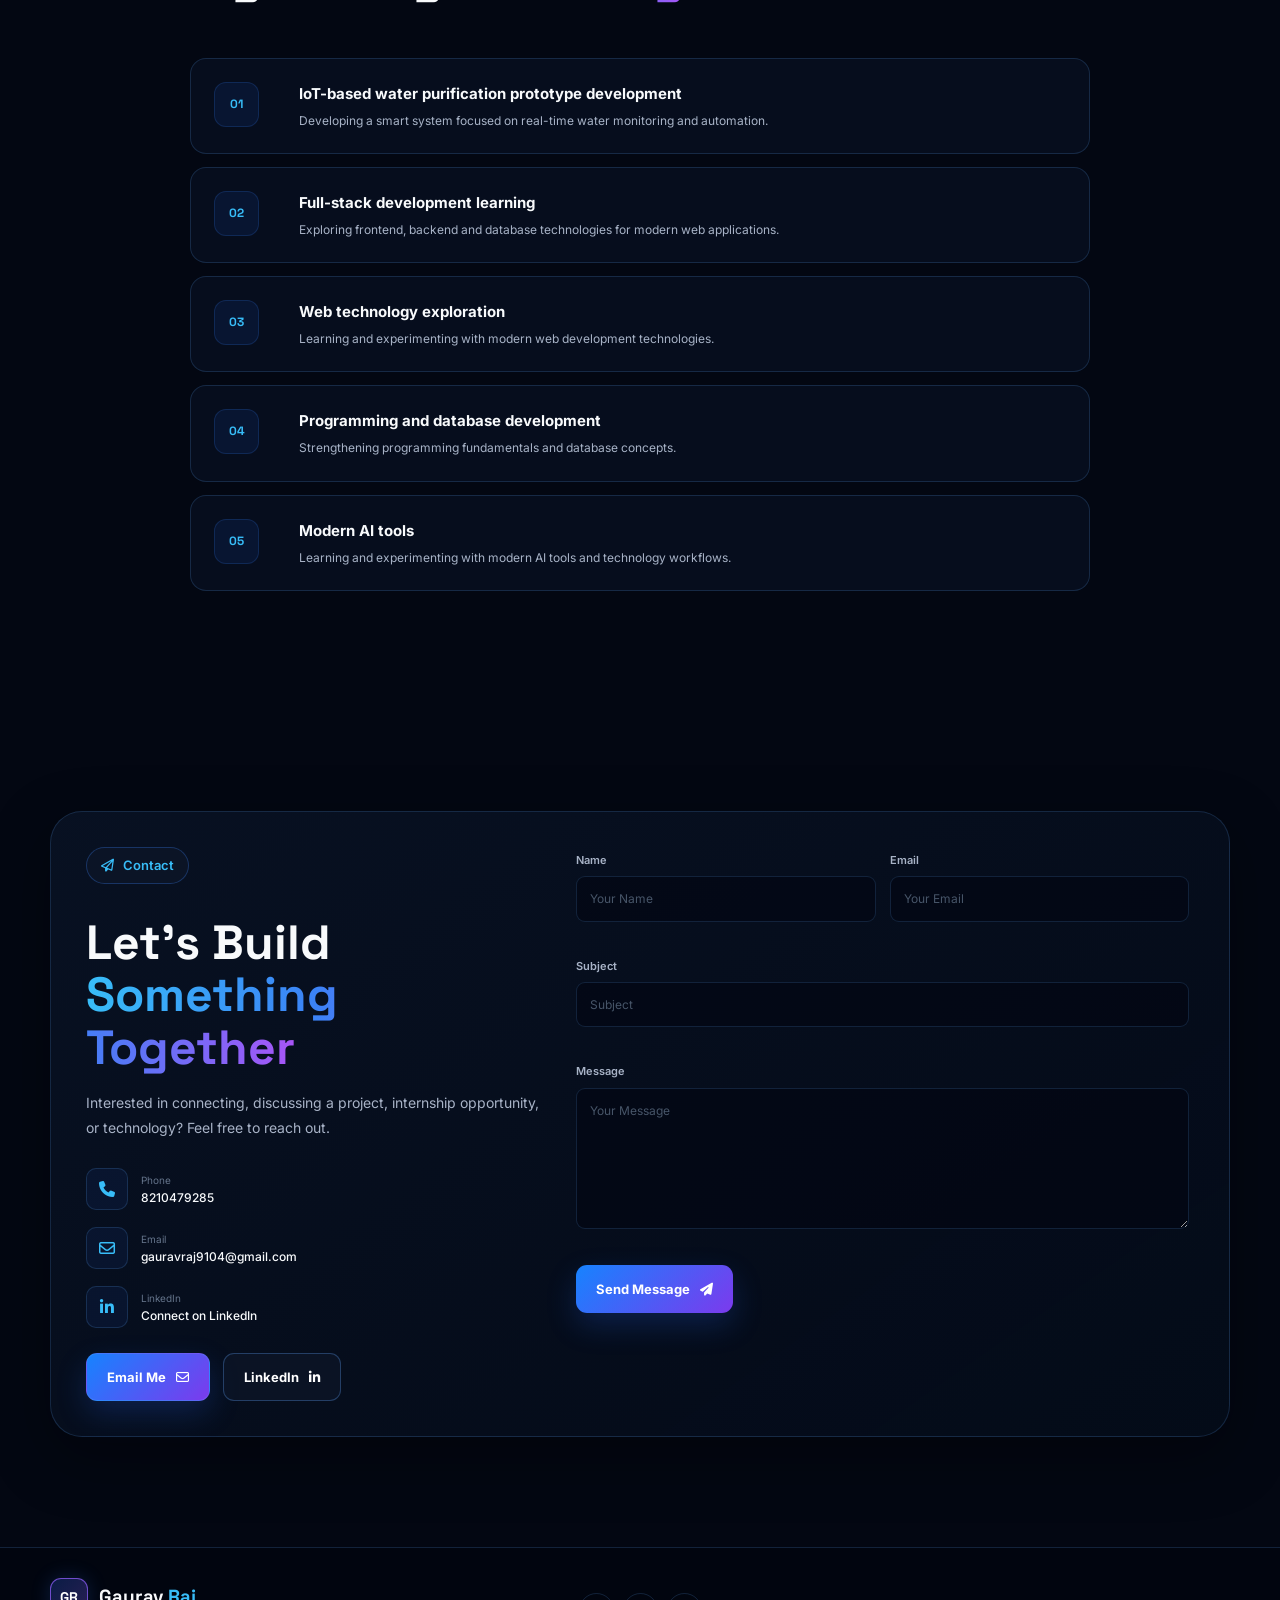
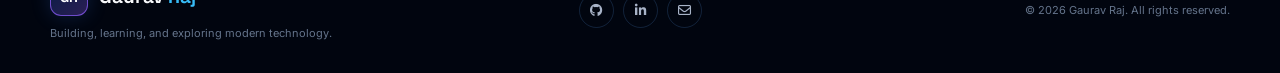
==== commit 0f26a3a7: "certificate update" ====
--- a/index.html
+++ b/index.html
@@ -540,11 +540,6 @@
                                     2nd Year
                             
                                 </span>
-                                <span>
-                                     <i class="fa-solid fa-star"></i>
-                                    CGPA: 8.43/10
-                                </span>
-
                             </div>
 
                         </div>
@@ -828,6 +823,7 @@
 
         </section>
         <!-- Certifications Section -->
+        <!-- Certifications Section -->
 <section class="section certifications-section" id="certifications">
     <div class="container">
 
@@ -838,7 +834,7 @@
             </span>
 
             <h2>
-                Certifications & 
+                Certifications &
                 <span class="gradient-text">Professional Learning</span>
             </h2>
 
@@ -853,13 +849,10 @@
             <div class="certificate-card">
 
                 <div class="certificate-preview">
-                    <div class="certificate-icon">
-                        <i class="fa-solid fa-award"></i>
-                    </div>
-
-                    <span class="certificate-badge">
-                        Infosys Springboard
-                    </span>
+                    <iframe
+                        src="infosys springboard part 1.pdf"
+                        title="Programming Fundamentals using Python Part 1 Certificate">
+                    </iframe>
                 </div>
 
                 <div class="certificate-content">
@@ -879,12 +872,10 @@
 
                     <a
                         href="infosys springboard part 1.pdf"
-                        target="_blank"
-                        rel="noopener noreferrer"
-                        class="certificate-btn"
-                    >
-                        View Certificate
-                        <i class="fa-solid fa-arrow-up-right-from-square"></i>
+                        download
+                        class="certificate-btn">
+                        Download Certificate
+                        <i class="fa-solid fa-download"></i>
                     </a>
 
                 </div>
@@ -895,13 +886,10 @@
             <div class="certificate-card">
 
                 <div class="certificate-preview">
-                    <div class="certificate-icon">
-                        <i class="fa-solid fa-award"></i>
-                    </div>
-
-                    <span class="certificate-badge">
-                        Infosys Springboard
-                    </span>
+                    <iframe
+                        src="infosys springboard part2.pdf"
+                        title="Programming Fundamentals using Python Part 2 Certificate">
+                    </iframe>
                 </div>
 
                 <div class="certificate-content">
@@ -921,12 +909,10 @@
 
                     <a
                         href="infosys springboard part2.pdf"
-                        target="_blank"
-                        rel="noopener noreferrer"
-                        class="certificate-btn"
-                    >
-                        View Certificate
-                        <i class="fa-solid fa-arrow-up-right-from-square"></i>
+                        download
+                        class="certificate-btn">
+                        Download Certificate
+                        <i class="fa-solid fa-download"></i>
                     </a>
 
                 </div>
@@ -937,13 +923,10 @@
             <div class="certificate-card">
 
                 <div class="certificate-preview">
-                    <div class="certificate-icon">
-                        <i class="fa-solid fa-database"></i>
-                    </div>
-
-                    <span class="certificate-badge">
-                        Oracle University
-                    </span>
+                    <iframe
+                        src="eCertificate.pdf"
+                        title="Oracle AI Database Certified Foundations Associate Certificate">
+                    </iframe>
                 </div>
 
                 <div class="certificate-content">
@@ -963,12 +946,10 @@
 
                     <a
                         href="eCertificate.pdf"
-                        target="_blank"
-                        rel="noopener noreferrer"
-                        class="certificate-btn"
-                    >
-                        View Certificate
-                        <i class="fa-solid fa-arrow-up-right-from-square"></i>
+                        download
+                        class="certificate-btn">
+                        Download Certificate
+                        <i class="fa-solid fa-download"></i>
                     </a>
 
                 </div>
